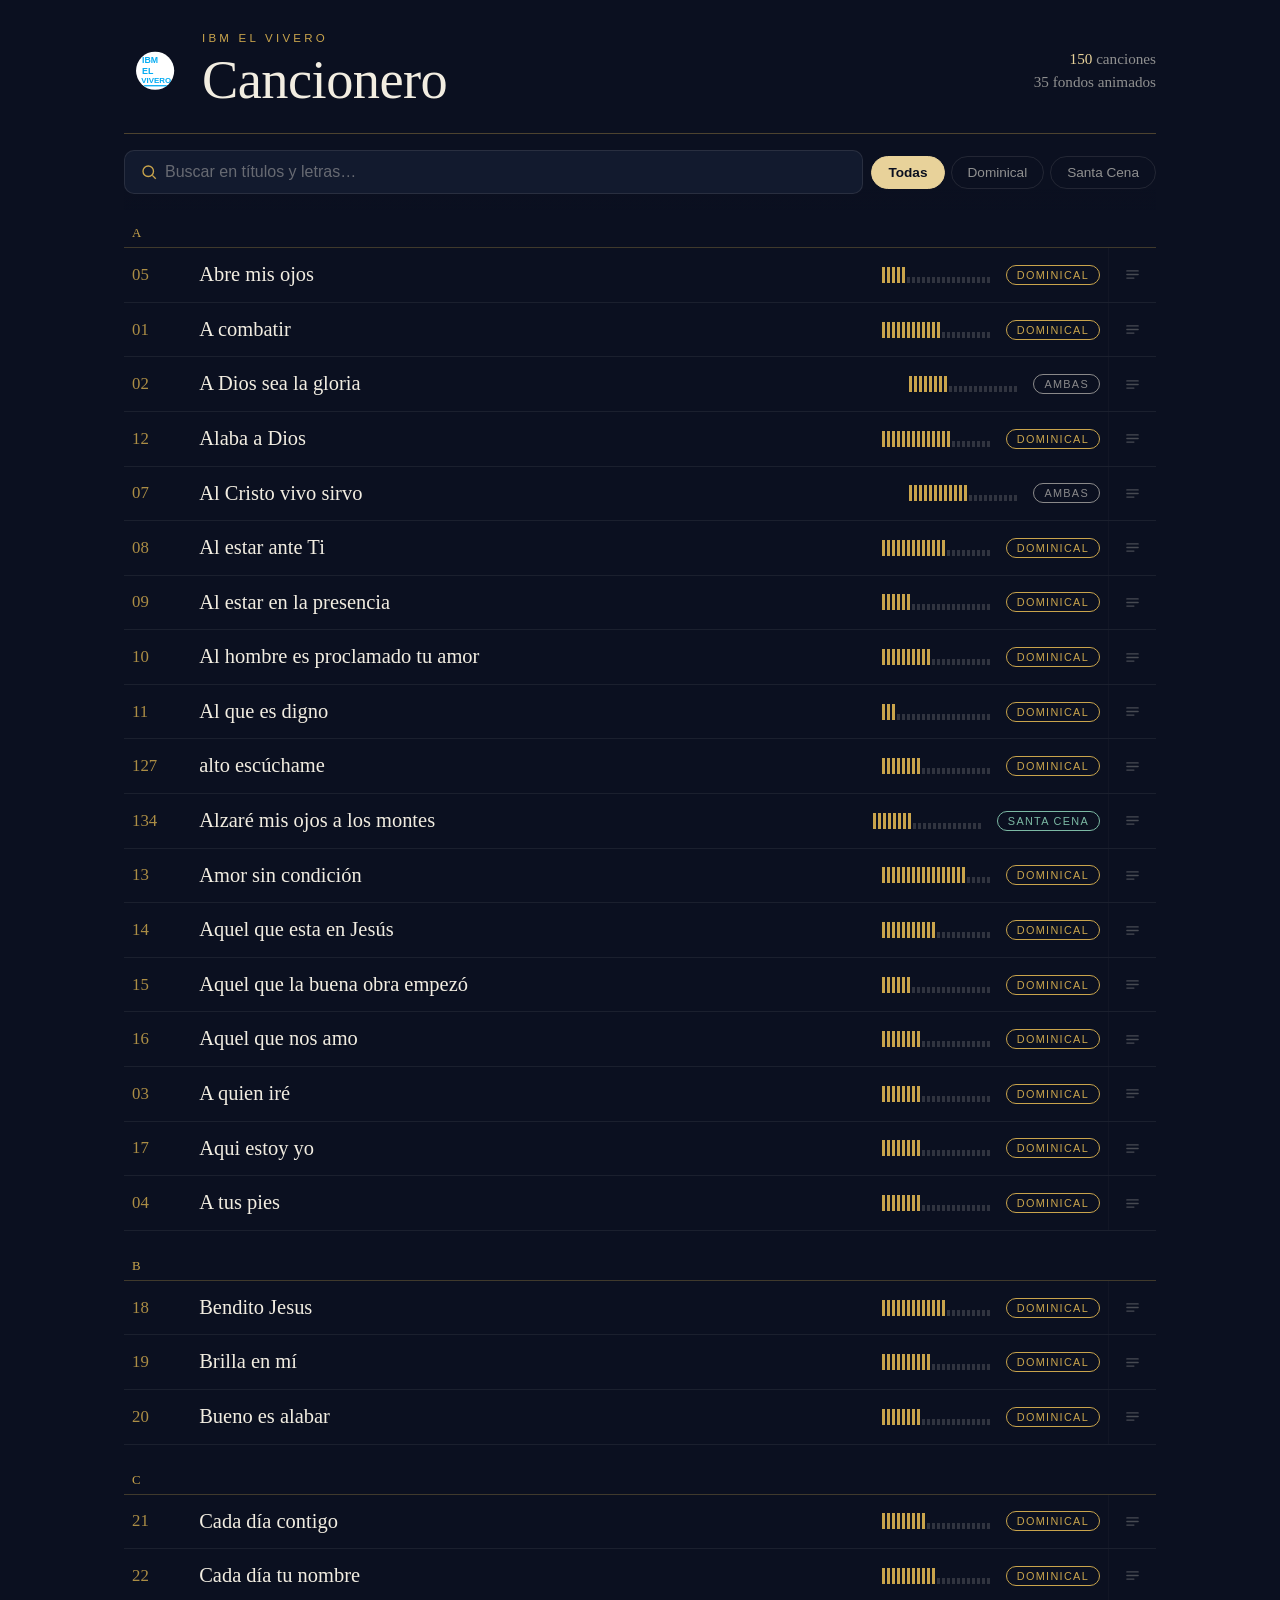
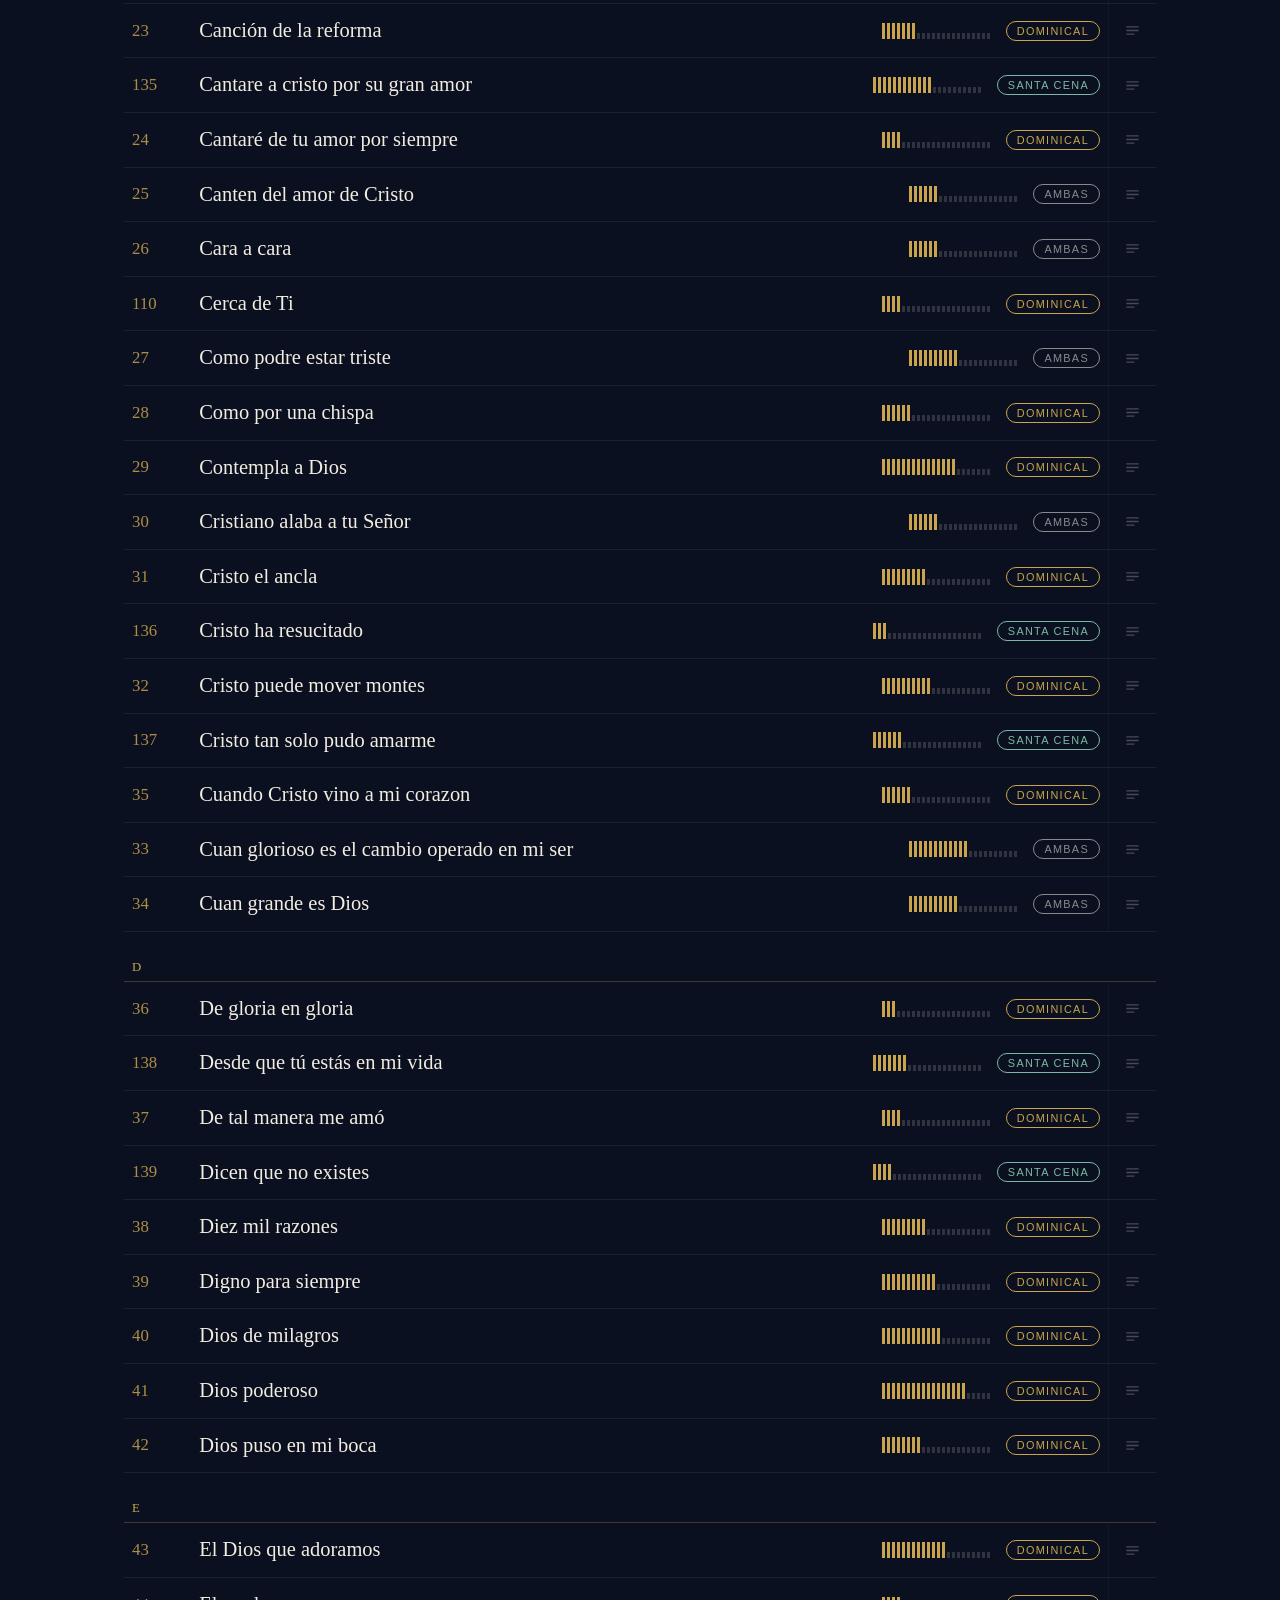
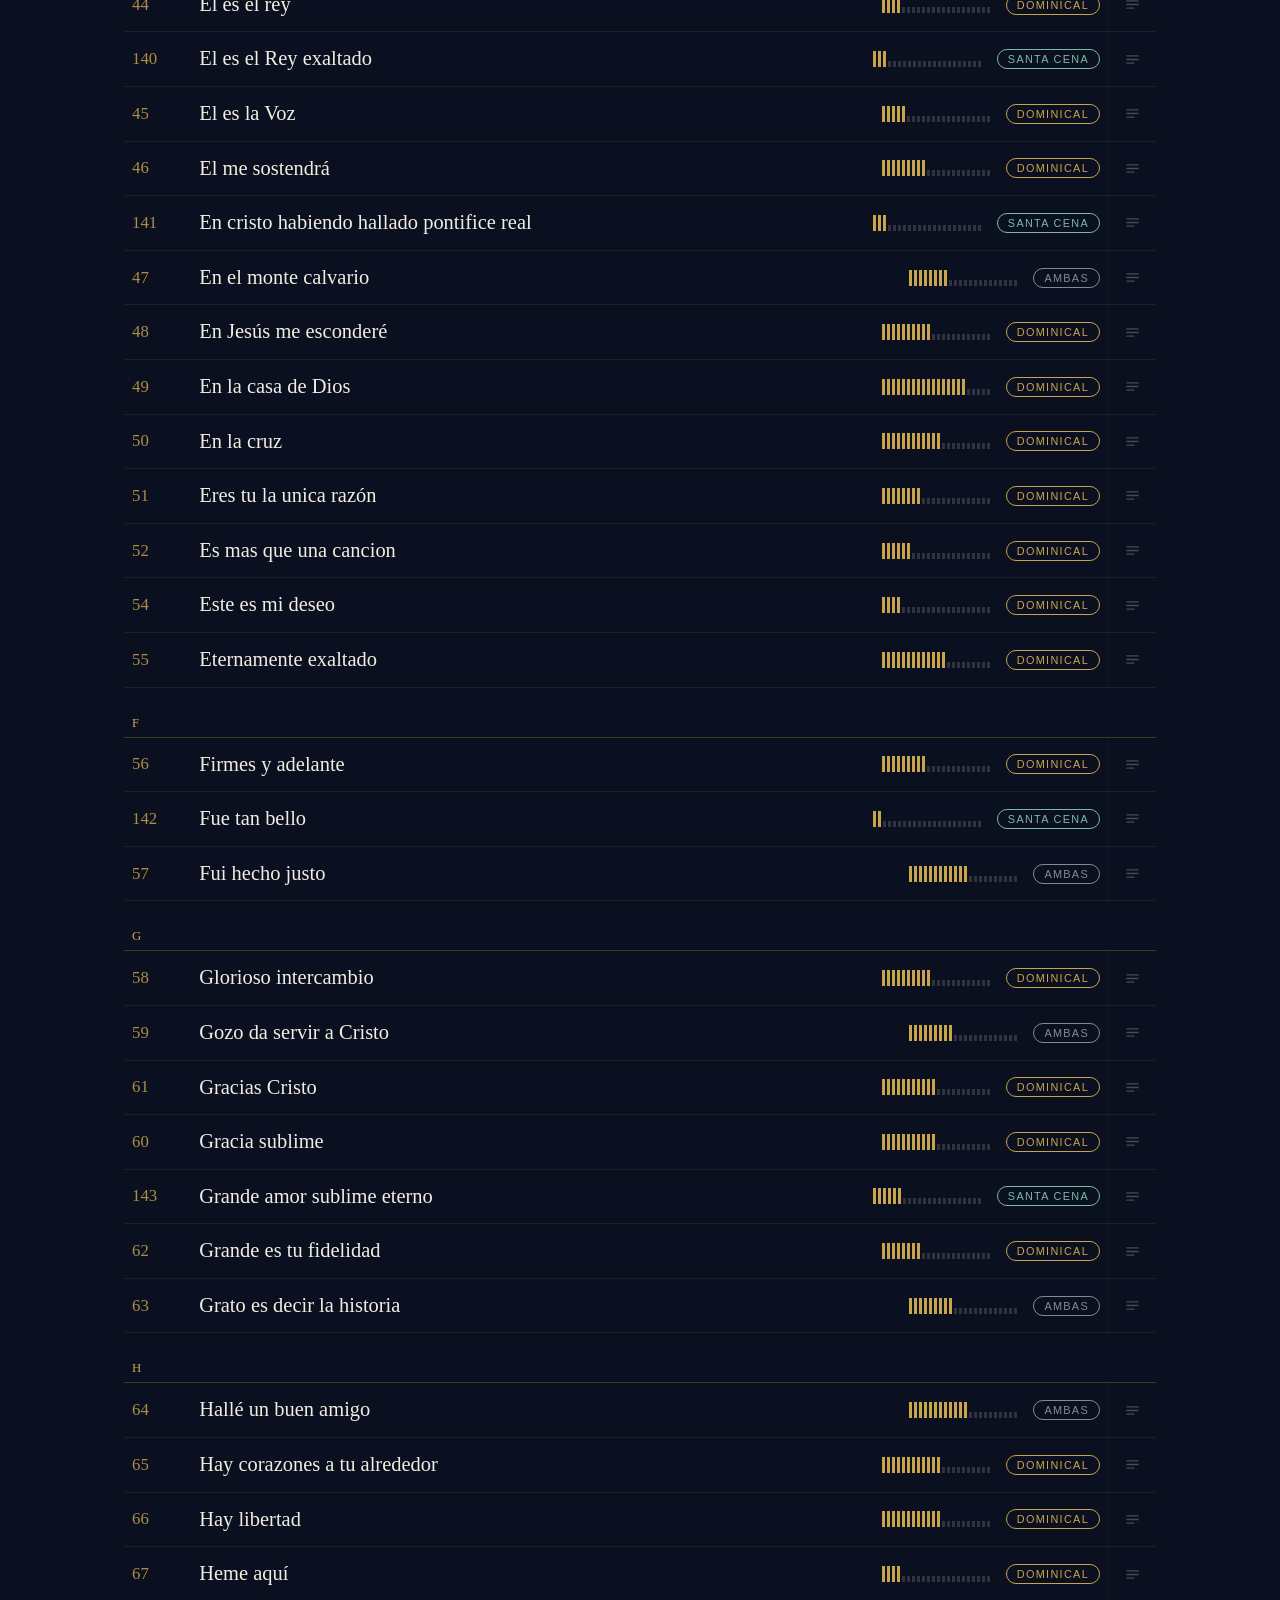
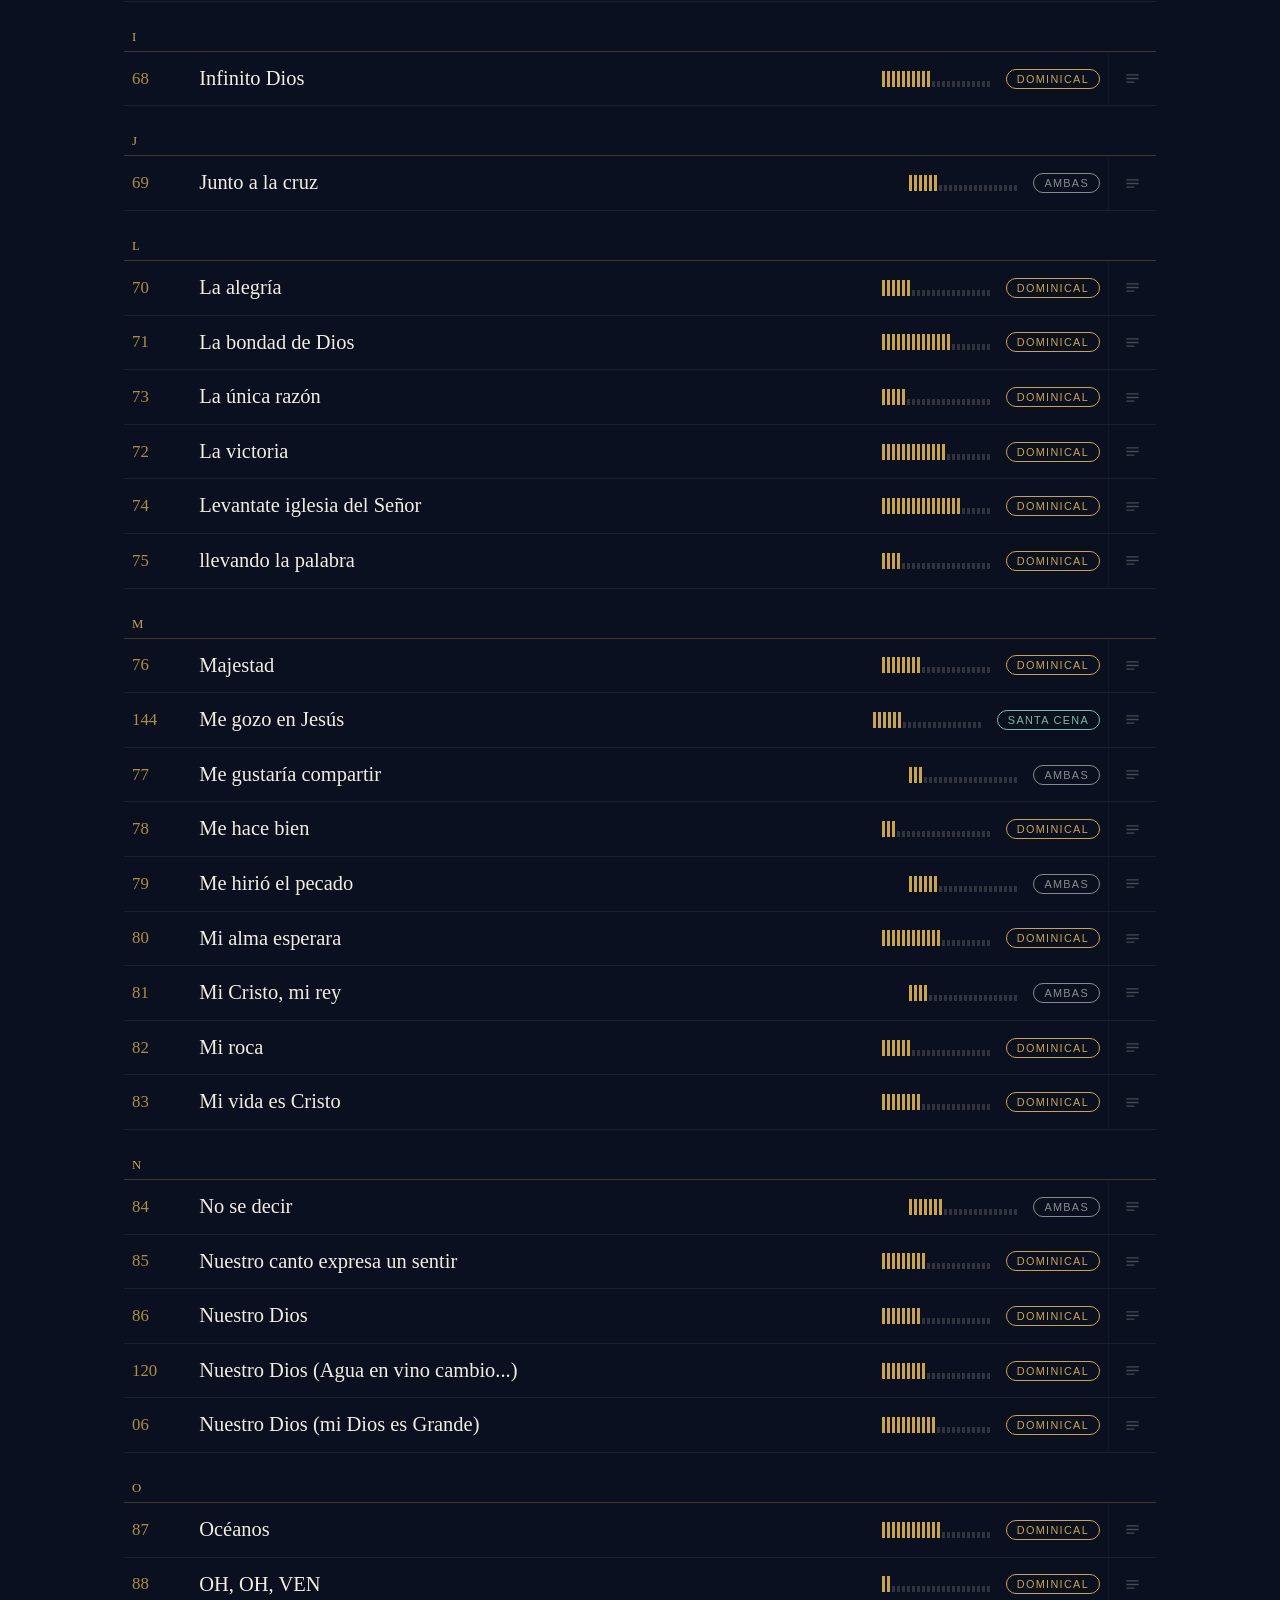
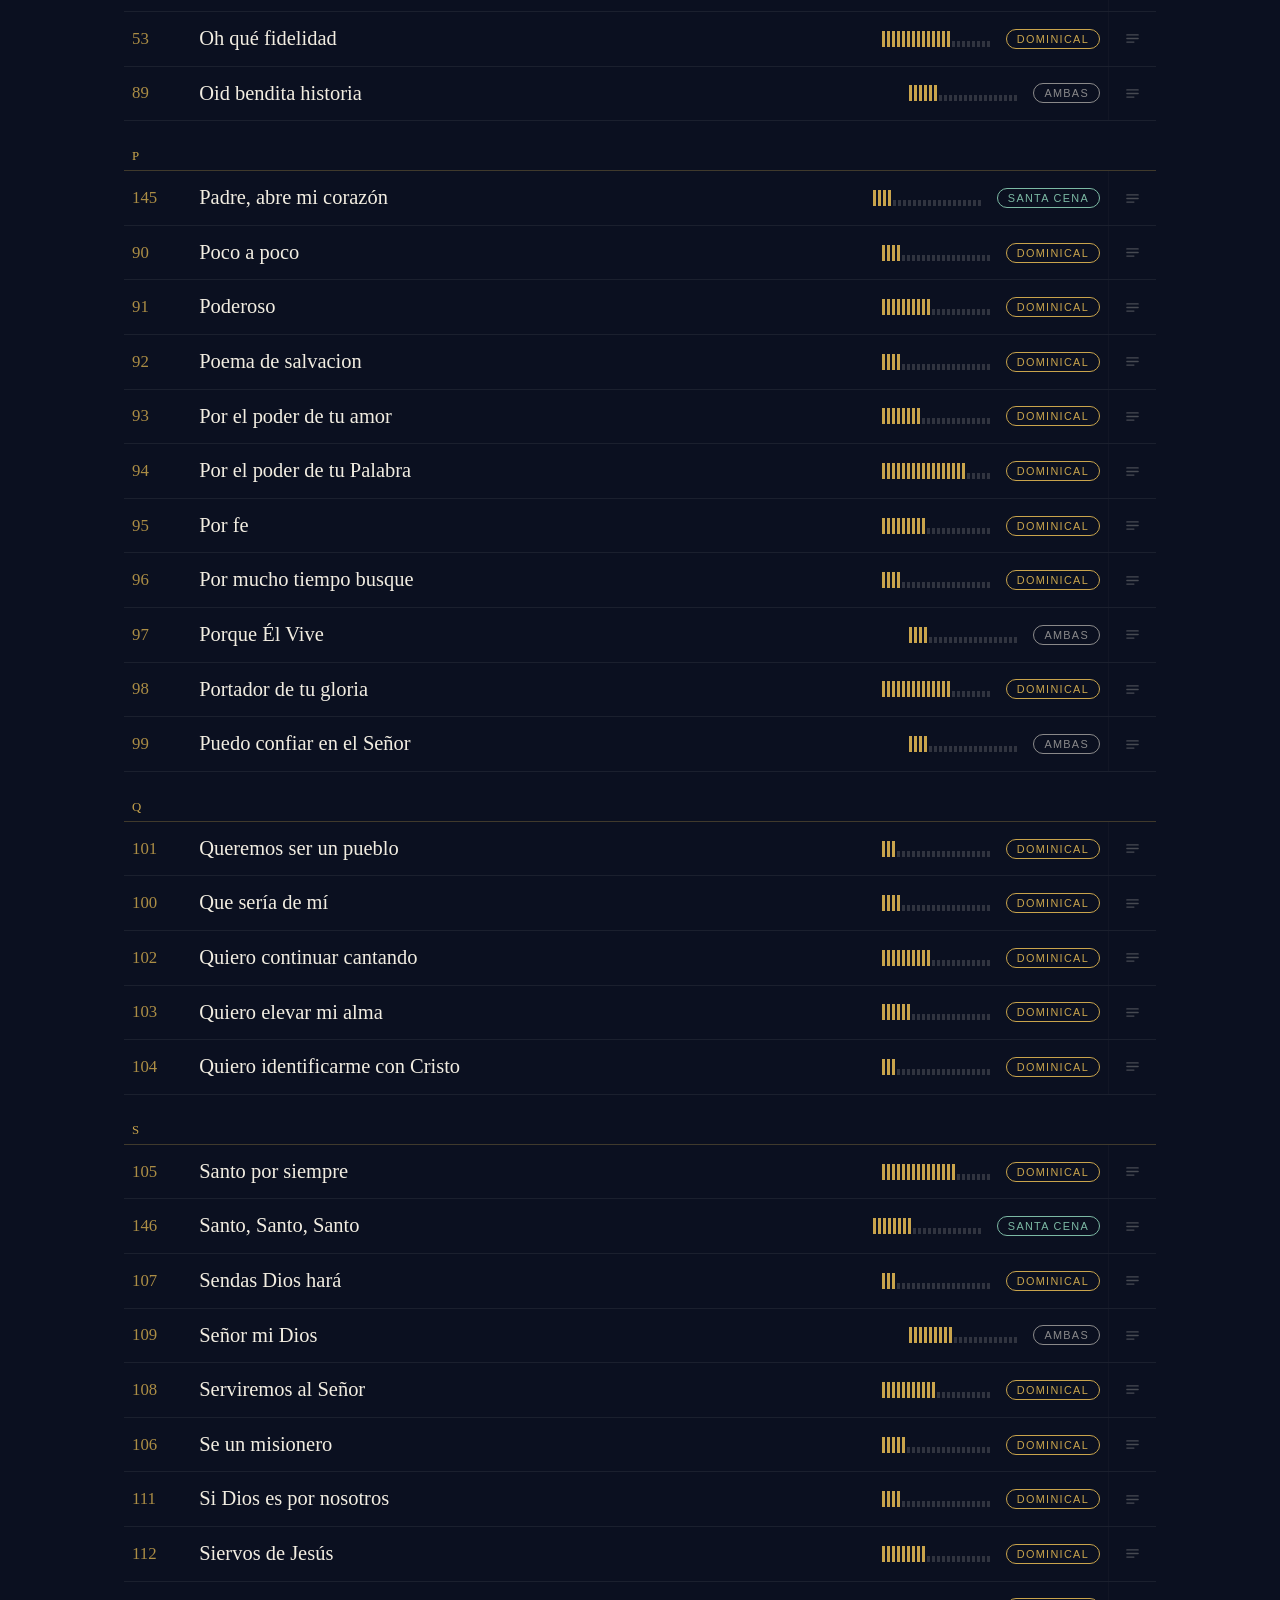
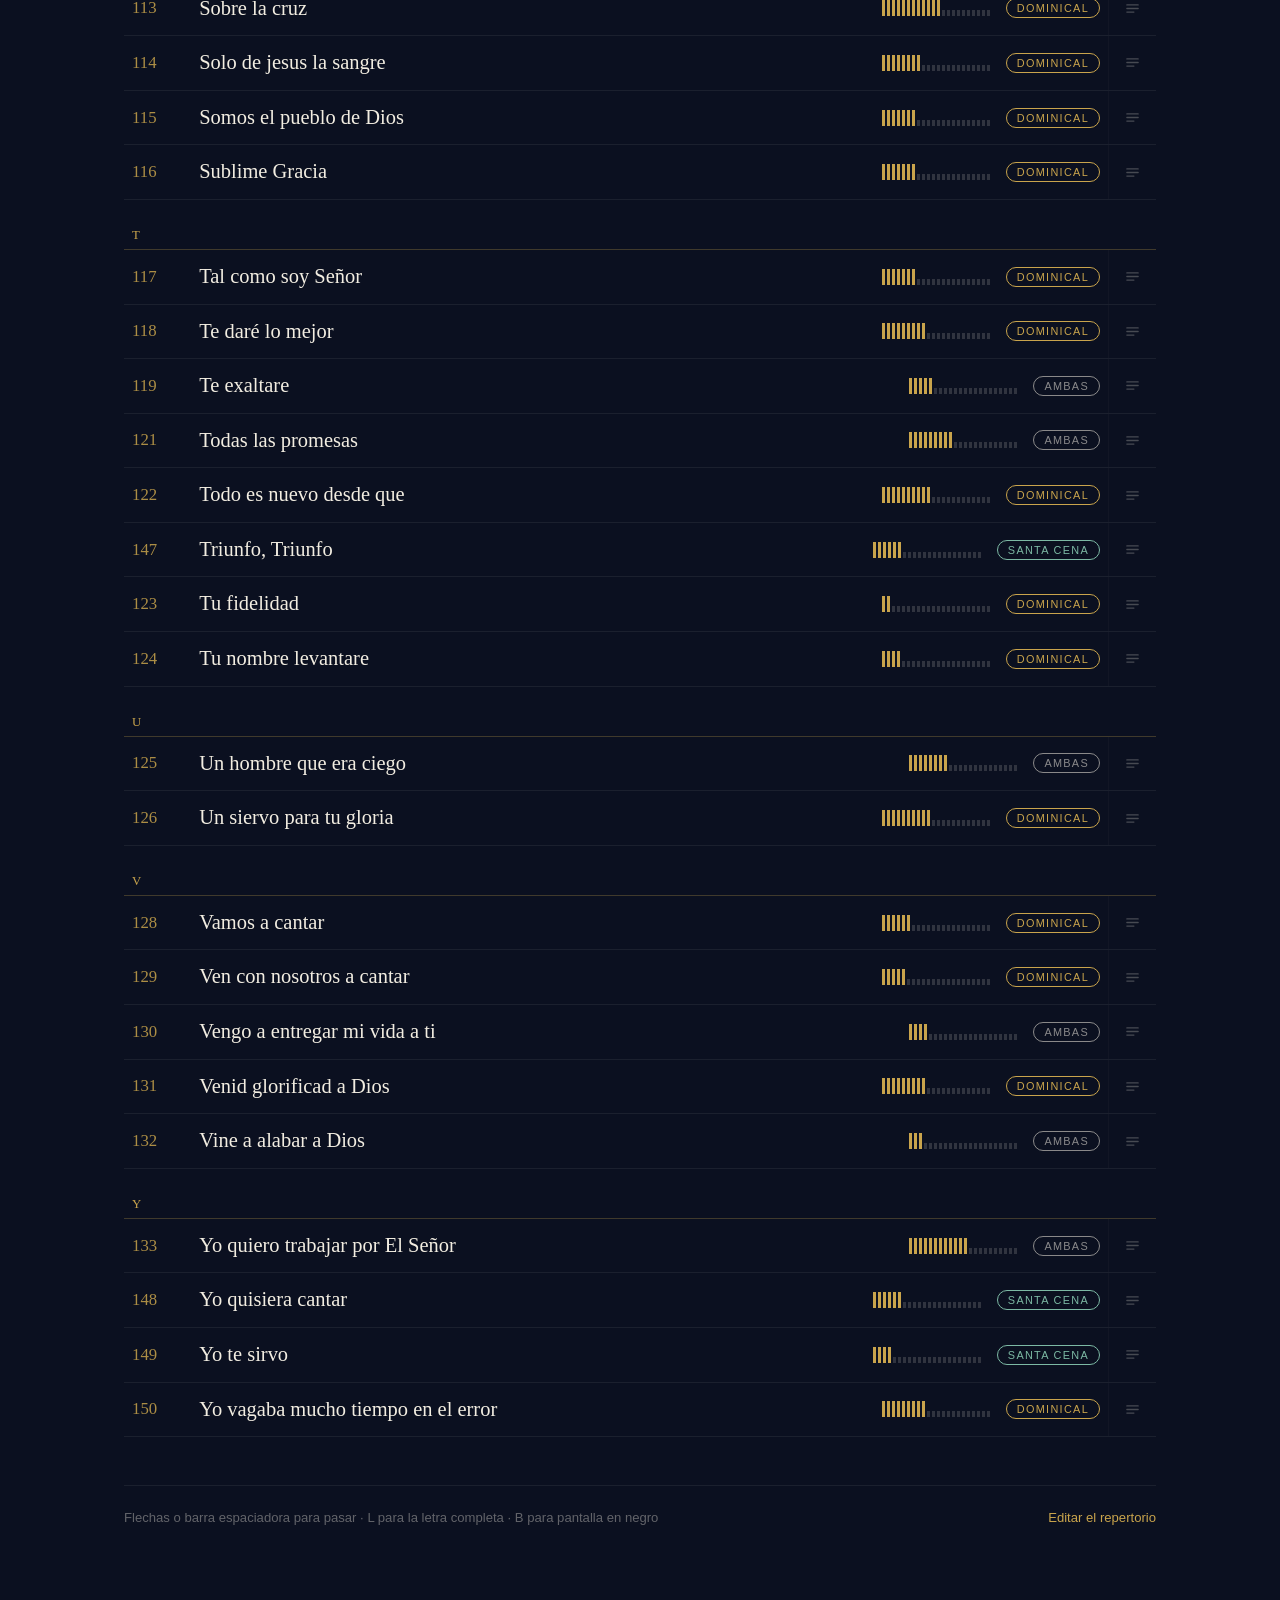
==== index.html @ 3f7a2bd8 "Add files via upload" ====
<!DOCTYPE html>
<html lang="es">
<head>
<meta charset="utf-8">
<meta name="viewport" content="width=device-width, initial-scale=1, viewport-fit=cover">
<title>Cancionero · IBM El Vivero</title>
<meta name="description" content="Cancionero digital con vista de diapositivas para proyectar en el culto.">
<meta name="theme-color" content="#0b1020">

<link rel="stylesheet" href="css/backgrounds.css">
<link rel="stylesheet" href="css/app.css">

<!-- Icono de la pestaña: el mismo SVG del logotipo, incrustado como data URI.
     Va aquí y no como archivo suelto para que la página siga siendo autónoma
     y funcione con doble clic. El marco original mide medio punto porcentual
     del lienzo; a 16 px se evaporaría, así que aquí va engrosado. -->
<link rel="icon" href="data:image/svg+xml,%3Csvg xmlns='http://www.w3.org/2000/svg' viewBox='0 0 100 100'%3E%3Crect width='100' height='100' fill='%2321A8E0'/%3E%3Crect x='14.3' y='25.5' width='72.2' height='48.4' fill='none' stroke='%23333E50' stroke-width='2'/%3E%3Ctext x='17.9' y='61.5' font-family='Arial Black, Arial, Helvetica, sans-serif' font-weight='900' font-size='37' textLength='64.3' lengthAdjust='spacingAndGlyphs' fill='%23333E50'%3EIBM%3C/text%3E%3C/svg%3E">

<style>
  /* Portada: el sello a la izquierda del nombre y del título.
     Estas tres reglas viven aquí para que el logotipo viaje dentro de esta
     misma página; si prefieres el CSS todo junto, se pueden mover tal cual
     a css/app.css sin tocar nada más. */
  .portada__lockup { display: flex; align-items: center; gap: calc(var(--u) * 2); }
  .portada__sello  { flex: 0 0 auto; display: block; width: 62px; height: 62px; }

  @media (max-width: 640px) {
    .portada__sello { width: 46px; height: 46px; }
  }
</style>
</head>
<body>

<!-- ==========================================================================
     1 · ÍNDICE  (ordenado por título, agrupado por letra)
     ========================================================================== -->
<main class="indice">

  <header class="portada">
    <div class="portada__lockup">

      <!-- Sello IBM El Vivero, dibujado a partir de las medidas del original.
           En la web se usa solo el disco, sin el recuadro celeste de fondo:
           sobre el azul noche de la página, un bloque de color sólido sería
           un parche, mientras que el círculo se lee como una insignia.

           textLength + lengthAdjust fuerzan el ancho exacto de cada línea, así
           que las proporciones del logotipo se mantienen aunque el equipo no
           tenga la tipografía original y sustituya por otra. -->
      <svg class="portada__sello" viewBox="0 0 100 100" role="img" aria-label="IBM El Vivero">
        <circle cx="50.2" cy="49.6" r="30.8" fill="#fff"/>
        <g fill="#05ACF2" font-family="Arial Black, Arial, Helvetica, sans-serif" font-weight="900">
          <text x="29.1" y="36.4" font-size="15.1" textLength="25.9" lengthAdjust="spacingAndGlyphs">IBM</text>
          <text x="29.1" y="54.7" font-size="14.7" textLength="18.3" lengthAdjust="spacingAndGlyphs">EL</text>
          <text x="27.9" y="69.0" font-size="11.9" textLength="48.1" lengthAdjust="spacingAndGlyphs">VIVERO</text>
        </g>
        <rect x="32.5" y="72.7" width="36.3" height="2.1" fill="#05ACF2"/>
      </svg>

      <div>
        <p class="portada__marca">IBM El Vivero</p>
        <h1 class="portada__titulo">Cancionero</h1>
      </div>
    </div>
    <p class="portada__cifra">
      <strong id="cifra-total">0</strong> canciones<br>
      <span id="cifra-fondos">35</span> fondos animados
    </p>
  </header>

  <div class="controles-indice">
    <div class="buscador">
      <svg class="buscador__icono" viewBox="0 0 24 24" aria-hidden="true">
        <circle cx="11" cy="11" r="7"></circle>
        <line x1="16.5" y1="16.5" x2="21" y2="21"></line>
      </svg>
      <label class="sr-solo" for="busqueda">Buscar en títulos y letras</label>
      <input class="buscador__campo" id="busqueda" type="search"
             placeholder="Buscar en títulos y letras…" autocomplete="off" spellcheck="false">
    </div>

    <div class="filtros" id="filtros" role="group" aria-label="Filtrar por culto">
      <button class="filtro" type="button" data-filtro="0" aria-pressed="true">Todas</button>
      <button class="filtro" type="button" data-filtro="1" aria-pressed="false">Dominical</button>
      <button class="filtro" type="button" data-filtro="2" aria-pressed="false">Santa Cena</button>
    </div>
  </div>

  <ul class="lista" id="lista"></ul>

  <div class="vacio" id="vacio" hidden>
    <p class="vacio__titulo" id="vacio-titulo">Todavía no hay canciones</p>
    <p id="vacio-texto"></p>
  </div>

  <footer class="pie">
    <span>Flechas o barra espaciadora para pasar · L para la letra completa · B para pantalla en negro</span>
    <a href="editor.html">Editar el repertorio</a>
  </footer>
</main>

<!-- ==========================================================================
     2 · VISOR DE DIAPOSITIVAS
     Una sola diapositiva en el DOM; el texto se reemplaza al navegar.
     ========================================================================== -->
<section class="visor" id="visor" data-abierto="false" aria-hidden="true" aria-label="Proyección">

  <!-- Capa 1: fondo animado en CSS (siempre presente). -->
  <div class="capa-fondo" id="capa-fondo"></div>

  <!-- Capa 2: imagen o vídeo, solo si carga a tiempo. -->
  <img  class="medio-fondo" id="fondo-imagen" alt="" aria-hidden="true">
  <video class="medio-fondo" id="fondo-video" muted loop playsinline preload="none" aria-hidden="true"></video>

  <!-- Capa 3: velo que asegura el contraste del texto. -->
  <div class="velo"></div>

  <!-- Capa 4: la letra. -->
  <div class="escena" id="escena">
    <div class="diapositiva" id="diapositiva" aria-live="polite"></div>
  </div>

  <!-- Barra superior -->
  <header class="barra" id="barra">
    <span class="barra__titulo" id="visor-titulo"></span>
    <span class="contador" id="contador" aria-label="Diapositiva actual"></span>

    <button class="control boton-barra" id="btn-letra" type="button" title="Letra completa (L)">
      <svg viewBox="0 0 24 24" aria-hidden="true">
        <line x1="4" y1="7" x2="20" y2="7"></line>
        <line x1="4" y1="12" x2="20" y2="12"></line>
        <line x1="4" y1="17" x2="14" y2="17"></line>
      </svg>
      Letra completa
    </button>

    <button class="control boton-barra" id="btn-pantalla" type="button" title="Pantalla completa (F)">
      <svg viewBox="0 0 24 24" aria-hidden="true">
        <polyline points="4 9 4 4 9 4"></polyline>
        <polyline points="15 4 20 4 20 9"></polyline>
        <polyline points="20 15 20 20 15 20"></polyline>
        <polyline points="9 20 4 20 4 15"></polyline>
      </svg>
      Pantalla
    </button>
  </header>

  <!-- Flechas blancas semitransparentes, abajo en cada lateral.
       Al abrir la canción parpadean unos segundos y luego se ocultan. -->
  <button class="control flecha flecha--anterior" id="btn-anterior" type="button" aria-label="Diapositiva anterior">
    <svg viewBox="0 0 24 24" aria-hidden="true"><polyline points="15 4 7 12 15 20"></polyline></svg>
  </button>

  <button class="control flecha flecha--siguiente" id="btn-siguiente" type="button" aria-label="Diapositiva siguiente">
    <svg viewBox="0 0 24 24" aria-hidden="true"><polyline points="9 4 17 12 9 20"></polyline></svg>
  </button>


  <!-- Salir: suelto en el visor y no dentro de la barra, para que siga
       alcanzable cuando todo lo demás se oculta. -->
  <button class="control salir-visor" id="btn-salir-visor" type="button" title="Volver al índice (Esc)">
    <svg viewBox="0 0 24 24" aria-hidden="true">
      <line x1="6" y1="6" x2="18" y2="18"></line>
      <line x1="18" y1="6" x2="6" y2="18"></line>
    </svg>
    Salir
  </button>
  <div class="aviso-giro">
    <p>Gira el dispositivo para proyectar en horizontal.</p>
  </div>
</section>

<!-- ==========================================================================
     3 · PANTALLA DE LETRA COMPLETA
     Pantalla propia, vertical y con scroll. No es una diapositiva: al abrirla
     se sale de pantalla completa y no hay flechas de navegación.
     ========================================================================== -->
<section class="pantalla-letra" id="pantalla-letra" data-abierto="false"
         aria-hidden="true" aria-label="Letra completa" tabindex="-1">

  <header class="letra-barra">
    <button class="boton-volver" id="volver-letra" type="button">← Volver</button>
    <span class="letra-ficha" id="letra-ficha"></span>
    <button class="boton-volver boton-proyectar" id="proyectar-letra" type="button"
            title="Abrir esta canción en diapositivas">Proyectar</button>
    <button class="boton-volver" id="btn-salir" type="button"
            title="Volver al índice">Salir</button>
  </header>

  <div class="letra-interior">
    <h2 class="letra-titulo" id="letra-titulo"></h2>
    <div id="letra-cuerpo"></div>
  </div>
</section>

<!-- Orden obligatorio: configuración → datos → aplicación.
     Si prefieres publicar solo js/data/canciones.json, borra la línea de los
     datos: la app lo detecta y lo lee por su cuenta (ver datos.origen). -->
<script src="js/config.js"></script>
<script src="js/data/canciones.js"></script>
<script src="js/app.js"></script>
</body>
</html>
---- css/backgrounds.css ----
/* ============================================================================
   backgrounds.css · 35 fondos animados en CSS puro
   ----------------------------------------------------------------------------
   Cómo funciona
   -------------
   El elemento <div class="capa-fondo"> recibe una clase "fondo--01" … "fondo--35"
   cada vez que se abre una canción. Cada fondo usa como máximo tres planos: el
   propio elemento, ::before y ::after.

   Todas las animaciones son de `transform`, `opacity`, `filter` o
   `background-position`: propiedades que compone la GPU. Ningún fondo provoca
   reflow, así que puede estar proyectándose una hora sin calentar el portátil.

   Añadir un fondo nuevo
   ---------------------
   1. Escribe aquí la regla `.fondo--36 { … }`.
   2. Sube `fondos.totalCss` a 36 en js/config.js.
   No hay que tocar nada más: la app numera los fondos con ceros a la izquierda.
   ========================================================================== */

/* --- Plano base ---------------------------------------------------------- */
.capa-fondo {
  position: absolute;
  inset: 0;
  overflow: hidden;
  background: #070a12;
  /* Aísla el repintado del fondo del resto de la interfaz. */
  contain: strict;
}

.capa-fondo::before,
.capa-fondo::after {
  content: "";
  position: absolute;
  /* Se desbordan a propósito: así ningún giro deja esquinas vacías. */
  inset: -35%;
  pointer-events: none;
}

/* Accesibilidad: quien pida menos movimiento ve el fondo quieto, no otro fondo. */
@media (prefers-reduced-motion: reduce) {
  .capa-fondo,
  .capa-fondo::before,
  .capa-fondo::after {
    animation: none !important;
  }
}

/* --- Animaciones compartidas -------------------------------------------- */
@keyframes fdPan      { 0%, 100% { background-position: 0% 50%; }  50% { background-position: 100% 50%; } }
@keyframes fdPanV     { 0%, 100% { background-position: 50% 0%; }  50% { background-position: 50% 100%; } }
@keyframes fdGiro     { to { transform: rotate(360deg); } }
@keyframes fdGiroInv  { to { transform: rotate(-360deg); } }
@keyframes fdFlotaY   { 0%, 100% { transform: translateY(-5%); } 50% { transform: translateY(5%); } }
@keyframes fdFlotaX   { 0%, 100% { transform: translateX(-6%); } 50% { transform: translateX(6%); } }
@keyframes fdLatido   { 0%, 100% { transform: scale(1);    opacity: .5; }
                        50%      { transform: scale(1.18); opacity: .9; } }
@keyframes fdDestello { 0%, 100% { opacity: .2; } 50% { opacity: .85; } }
@keyframes fdBarrido  { 0%   { transform: translateX(-70%) skewX(-12deg); }
                        100% { transform: translateX(70%)  skewX(-12deg); } }
@keyframes fdAscenso  { 0% { transform: translateY(25%); } 100% { transform: translateY(-25%); } }
@keyframes fdMatiz    { to { filter: hue-rotate(360deg); } }
@keyframes fdDeriva   { 0%, 100% { transform: translate3d(-3%, -2%, 0) scale(1.05); }
                        50%      { transform: translate3d(3%, 2%, 0)  scale(1.12); } }

/* ============================================================================
   01 – 07 · Cielos y auroras
   ========================================================================== */

/* 01 · Aurora azul */
.fondo--01 { background: linear-gradient(125deg, #061626, #0d3a5c, #1b6f8c, #071c33); background-size: 400% 400%; animation: fdPan 30s ease-in-out infinite; }
.fondo--01::before { background: radial-gradient(55% 40% at 50% 5%, rgba(120, 230, 205, .38), transparent 70%); animation: fdFlotaY 16s ease-in-out infinite; }

/* 02 · Nebulosa púrpura */
.fondo--02 { background: radial-gradient(120% 110% at 25% 20%, #3b1a6b 0%, #1a0b33 55%, #08040f 100%); }
.fondo--02::before { background: radial-gradient(38% 38% at 70% 70%, rgba(226, 120, 255, .35), transparent 70%); animation: fdDeriva 24s ease-in-out infinite; }
.fondo--02::after { background: radial-gradient(30% 30% at 25% 65%, rgba(90, 140, 255, .3), transparent 70%); animation: fdDeriva 31s ease-in-out infinite reverse; }

/* 03 · Amanecer */
.fondo--03 { background: linear-gradient(180deg, #10203f 0%, #4b3070 40%, #b4603f 78%, #e79a52 100%); background-size: 100% 260%; animation: fdPanV 34s ease-in-out infinite; }
.fondo--03::before { background: radial-gradient(35% 22% at 50% 92%, rgba(255, 210, 140, .55), transparent 70%); animation: fdLatido 12s ease-in-out infinite; }

/* 04 · Atardecer de brasa */
.fondo--04 { background: linear-gradient(200deg, #2a0b2e, #6d1f3e, #b8452f, #2a0b2e); background-size: 300% 300%; animation: fdPan 26s ease-in-out infinite; }
.fondo--04::after { background: radial-gradient(45% 30% at 20% 85%, rgba(255, 160, 90, .35), transparent 70%); animation: fdFlotaX 19s ease-in-out infinite; }

/* 05 · Cielo nocturno con nubes */
.fondo--05 { background: linear-gradient(180deg, #050b1a, #10203c 60%, #1b3357); }
.fondo--05::before { background: radial-gradient(50% 25% at 30% 40%, rgba(140, 170, 230, .22), transparent 70%), radial-gradient(40% 20% at 75% 60%, rgba(180, 200, 255, .16), transparent 70%); animation: fdFlotaX 40s ease-in-out infinite; }
.fondo--05::after { background: radial-gradient(1.5px 1.5px at 20% 30%, #fff, transparent), radial-gradient(1.5px 1.5px at 70% 20%, #fff, transparent), radial-gradient(2px 2px at 45% 70%, #fff, transparent), radial-gradient(1.5px 1.5px at 85% 55%, #fff, transparent); animation: fdDestello 7s ease-in-out infinite; }

/* 06 · Estrellas en calma */
.fondo--06 { background: radial-gradient(140% 120% at 50% 100%, #14243f 0%, #060a14 70%); }
.fondo--06::before { background-image: radial-gradient(1.6px 1.6px at 15% 25%, #fff, transparent), radial-gradient(1.6px 1.6px at 42% 12%, #cfe4ff, transparent), radial-gradient(2.2px 2.2px at 68% 38%, #fff, transparent), radial-gradient(1.4px 1.4px at 88% 18%, #fff, transparent), radial-gradient(1.8px 1.8px at 33% 72%, #e8f1ff, transparent), radial-gradient(1.4px 1.4px at 78% 80%, #fff, transparent); animation: fdDestello 5.5s ease-in-out infinite; }
.fondo--06::after { background: radial-gradient(30% 30% at 60% 30%, rgba(90, 150, 255, .2), transparent 70%); animation: fdDeriva 45s ease-in-out infinite; }

/* 07 · Vía láctea */
.fondo--07 { background: linear-gradient(160deg, #05070f, #101a35 45%, #05070f); }
.fondo--07::before { background: linear-gradient(115deg, transparent 38%, rgba(190, 205, 255, .22) 48%, rgba(255, 225, 200, .28) 52%, transparent 62%); animation: fdFlotaY 28s ease-in-out infinite; }
.fondo--07::after { background-image: radial-gradient(1.4px 1.4px at 25% 55%, #fff, transparent), radial-gradient(1.8px 1.8px at 55% 45%, #fff, transparent), radial-gradient(1.4px 1.4px at 75% 62%, #fff, transparent); animation: fdDestello 6.5s ease-in-out infinite; }

/* ============================================================================
   08 – 14 · Luz, rayos y destellos
   ========================================================================== */

/* 08 · Rayos giratorios */
.fondo--08 { background: radial-gradient(120% 120% at 50% 40%, #1c2c52, #070c18 75%); }
.fondo--08::before { background: conic-gradient(from 0deg, transparent 0 8%, rgba(255, 255, 255, .11) 8% 10%, transparent 10% 18%, rgba(255, 255, 255, .09) 18% 20%, transparent 20% 100%); animation: fdGiro 70s linear infinite; }

/* 09 · Corona de luz */
.fondo--09 { background: radial-gradient(circle at 50% 45%, #34507f 0%, #16233f 40%, #070b16 80%); }
.fondo--09::before { background: conic-gradient(from 90deg, rgba(255, 240, 200, .16), transparent 25%, rgba(255, 240, 200, .16) 50%, transparent 75%, rgba(255, 240, 200, .16)); animation: fdGiroInv 90s linear infinite; }
.fondo--09::after { background: radial-gradient(22% 22% at 50% 45%, rgba(255, 238, 190, .4), transparent 70%); animation: fdLatido 9s ease-in-out infinite; }

/* 10 · Barrido de luz */
.fondo--10 { background: linear-gradient(150deg, #0a1830, #123055 55%, #0a1830); }
.fondo--10::before { background: linear-gradient(100deg, transparent 40%, rgba(255, 255, 255, .16) 50%, transparent 60%); animation: fdBarrido 11s ease-in-out infinite; }

/* 11 · Neón pulsante */
.fondo--11 { background: #080a1c; }
.fondo--11::before { background: radial-gradient(35% 35% at 28% 30%, rgba(255, 60, 160, .4), transparent 70%), radial-gradient(35% 35% at 72% 70%, rgba(60, 220, 255, .35), transparent 70%); animation: fdDeriva 18s ease-in-out infinite; }
.fondo--11::after { background: radial-gradient(30% 30% at 50% 50%, rgba(140, 90, 255, .28), transparent 70%); animation: fdLatido 6s ease-in-out infinite; }

/* 12 · Prisma */
.fondo--12 { background: linear-gradient(90deg, #ff5f6d, #ffc371, #47e6b1, #4facfe, #9d6bff, #ff5f6d); background-size: 600% 100%; animation: fdPan 40s linear infinite; filter: saturate(.75) brightness(.55); }

/* 13 · Bokeh dorado */
.fondo--13 { background: radial-gradient(120% 120% at 30% 80%, #2a1c08, #0c0904 70%); }
.fondo--13::before { background: radial-gradient(9% 9% at 20% 30%, rgba(255, 205, 120, .4), transparent 70%), radial-gradient(6% 6% at 62% 22%, rgba(255, 225, 160, .35), transparent 70%), radial-gradient(11% 11% at 78% 66%, rgba(255, 190, 100, .3), transparent 70%), radial-gradient(5% 5% at 40% 74%, rgba(255, 235, 180, .4), transparent 70%); animation: fdAscenso 26s ease-in-out infinite alternate; }
.fondo--13::after { background: radial-gradient(7% 7% at 50% 50%, rgba(255, 215, 140, .3), transparent 70%), radial-gradient(4% 4% at 85% 35%, rgba(255, 240, 200, .35), transparent 70%); animation: fdAscenso 34s ease-in-out infinite alternate-reverse; }

/* 14 · Lluvia de luz */
.fondo--14 { background: linear-gradient(180deg, #071427, #0d2440 70%, #071427); }
.fondo--14::before { background-image: repeating-linear-gradient(78deg, transparent 0 22px, rgba(190, 225, 255, .14) 22px 23px); animation: fdAscenso 9s linear infinite; }
.fondo--14::after { background: radial-gradient(60% 40% at 50% 0%, rgba(160, 215, 255, .2), transparent 70%); animation: fdDestello 8s ease-in-out infinite; }

/* ============================================================================
   15 – 21 · Agua, humo y materia
   ========================================================================== */

/* 15 · Océano profundo */
.fondo--15 { background: linear-gradient(180deg, #04263d, #04395c 45%, #021421); background-size: 100% 220%; animation: fdPanV 28s ease-in-out infinite; }
.fondo--15::before { background: repeating-radial-gradient(60% 30% at 50% 110%, rgba(120, 220, 240, .12) 0 3%, transparent 3% 9%); animation: fdFlotaY 20s ease-in-out infinite; }

/* 16 · Olas líquidas */
.fondo--16 { background: linear-gradient(160deg, #072b3a, #0b4a5c 60%, #041c26); }
.fondo--16::before { background: radial-gradient(70% 40% at 20% 90%, rgba(90, 230, 220, .25), transparent 70%); animation: fdFlotaX 17s ease-in-out infinite; }
.fondo--16::after { background: radial-gradient(70% 40% at 80% 100%, rgba(60, 160, 220, .25), transparent 70%); animation: fdFlotaX 23s ease-in-out infinite reverse; }

/* 17 · Humo de plasma */
.fondo--17 { background: radial-gradient(120% 120% at 40% 60%, #2b1245, #0a0616 70%); }
.fondo--17::before { background: radial-gradient(45% 45% at 35% 40%, rgba(120, 90, 255, .35), transparent 70%), radial-gradient(40% 40% at 70% 65%, rgba(255, 90, 170, .28), transparent 70%); filter: blur(12px); animation: fdDeriva 22s ease-in-out infinite; }
.fondo--17::after { background: radial-gradient(35% 35% at 55% 30%, rgba(80, 200, 255, .22), transparent 70%); animation: fdMatiz 60s linear infinite; }

/* 18 · Burbujas ascendentes */
.fondo--18 { background: linear-gradient(180deg, #052033, #0a3550 70%, #041623); }
.fondo--18::before { background: radial-gradient(4% 4% at 18% 90%, rgba(255, 255, 255, .28), transparent 70%), radial-gradient(2.5% 2.5% at 42% 95%, rgba(255, 255, 255, .24), transparent 70%), radial-gradient(5% 5% at 68% 88%, rgba(255, 255, 255, .2), transparent 70%), radial-gradient(3% 3% at 86% 96%, rgba(255, 255, 255, .26), transparent 70%); animation: fdAscenso 18s linear infinite; }
.fondo--18::after { background: radial-gradient(3.5% 3.5% at 30% 92%, rgba(255, 255, 255, .22), transparent 70%), radial-gradient(2% 2% at 76% 94%, rgba(255, 255, 255, .3), transparent 70%); animation: fdAscenso 25s linear infinite; }

/* 19 · Hielo */
.fondo--19 { background: linear-gradient(155deg, #0d2b3a, #17546b 50%, #0a2130); }
.fondo--19::before { background-image: repeating-linear-gradient(60deg, rgba(220, 250, 255, .08) 0 2px, transparent 2px 26px), repeating-linear-gradient(-60deg, rgba(220, 250, 255, .07) 0 2px, transparent 2px 26px); animation: fdDeriva 30s ease-in-out infinite; }

/* 20 · Fuego suave */
.fondo--20 { background: linear-gradient(0deg, #3a0d06, #7a230a 45%, #180503 100%); background-size: 100% 200%; animation: fdPanV 18s ease-in-out infinite; }
.fondo--20::before { background: radial-gradient(40% 30% at 30% 100%, rgba(255, 160, 60, .45), transparent 70%), radial-gradient(35% 28% at 70% 100%, rgba(255, 110, 40, .4), transparent 70%); animation: fdLatido 5s ease-in-out infinite; }

/* 21 · Arena dorada */
.fondo--21 { background: linear-gradient(165deg, #2b2109, #5c4715 50%, #171104); background-size: 250% 250%; animation: fdPan 32s ease-in-out infinite; }
.fondo--21::before { background-image: repeating-linear-gradient(100deg, rgba(255, 220, 150, .07) 0 1px, transparent 1px 14px); animation: fdFlotaX 26s ease-in-out infinite; }

/* ============================================================================
   22 – 28 · Geometría
   ========================================================================== */

/* 22 · Malla de puntos */
.fondo--22 { background: radial-gradient(120% 120% at 50% 30%, #16233d, #070b14 75%); }
.fondo--22::before { background-image: radial-gradient(rgba(150, 190, 255, .28) 1.4px, transparent 1.5px); background-size: 34px 34px; animation: fdDeriva 28s ease-in-out infinite; }

/* 23 · Cuadrícula retro */
.fondo--23 { background: linear-gradient(180deg, #14032b 0%, #2a0645 55%, #06010f 100%); }
.fondo--23::before { background-image: linear-gradient(rgba(255, 80, 200, .22) 1px, transparent 1px), linear-gradient(90deg, rgba(255, 80, 200, .22) 1px, transparent 1px); background-size: 60px 60px; transform: perspective(320px) rotateX(58deg); transform-origin: 50% 100%; animation: fdAscenso 14s linear infinite; }
.fondo--23::after { background: radial-gradient(45% 30% at 50% 30%, rgba(255, 120, 200, .2), transparent 70%); animation: fdDestello 9s ease-in-out infinite; }

/* 24 · Hexágonos */
.fondo--24 { background: linear-gradient(150deg, #0b1f26, #123c46 55%, #08161b); }
.fondo--24::before { background-image: repeating-linear-gradient(30deg, rgba(120, 230, 215, .09) 0 1px, transparent 1px 30px), repeating-linear-gradient(-30deg, rgba(120, 230, 215, .09) 0 1px, transparent 1px 30px), repeating-linear-gradient(90deg, rgba(120, 230, 215, .07) 0 1px, transparent 1px 30px); animation: fdFlotaY 24s ease-in-out infinite; }

/* 25 · Diagonales en marcha */
.fondo--25 { background: linear-gradient(135deg, #101a33, #24365e 60%, #0a1023); }
.fondo--25::before { background-image: repeating-linear-gradient(45deg, rgba(255, 255, 255, .06) 0 12px, transparent 12px 30px); animation: fdBarrido 16s linear infinite; }

/* 26 · Círculos concéntricos */
.fondo--26 { background: repeating-radial-gradient(circle at 50% 50%, #0d2038 0 28px, #123055 28px 56px); background-size: 200% 200%; animation: fdPan 36s ease-in-out infinite; }
.fondo--26::after { background: radial-gradient(45% 45% at 50% 50%, rgba(255, 255, 255, .12), transparent 70%); animation: fdLatido 11s ease-in-out infinite; }

/* 27 · Espiral */
.fondo--27 { background: radial-gradient(120% 120% at 50% 50%, #1b1440, #08061a 75%); }
.fondo--27::before { background: conic-gradient(from 0deg, rgba(160, 140, 255, .2), transparent 18%, rgba(120, 200, 255, .18) 36%, transparent 54%, rgba(160, 140, 255, .2) 72%, transparent 90%); animation: fdGiro 55s linear infinite; }

/* 28 · Vitral */
.fondo--28 { background: conic-gradient(from 30deg at 50% 50%, #3a1350, #10305e, #0d4a4a, #5a2a10, #3a1350); background-size: 180% 180%; animation: fdPan 44s ease-in-out infinite; }
.fondo--28::before { background-image: repeating-linear-gradient(60deg, rgba(0, 0, 0, .35) 0 3px, transparent 3px 70px), repeating-linear-gradient(-60deg, rgba(0, 0, 0, .35) 0 3px, transparent 3px 70px); }

/* ============================================================================
   29 – 35 · Texturas y color con vida
   ========================================================================== */

/* 29 · Terciopelo púrpura */
.fondo--29 { background: radial-gradient(120% 100% at 50% 0%, #4a1f6b, #1b0a2c 65%, #0a0413); }
.fondo--29::before { background: radial-gradient(40% 30% at 50% 10%, rgba(255, 200, 255, .16), transparent 70%); animation: fdLatido 14s ease-in-out infinite; }

/* 30 · Esmeralda */
.fondo--30 { background: linear-gradient(160deg, #04241c, #0a5540 55%, #031712); background-size: 250% 250%; animation: fdPan 30s ease-in-out infinite; }
.fondo--30::after { background: radial-gradient(40% 30% at 70% 25%, rgba(130, 255, 205, .2), transparent 70%); animation: fdDeriva 27s ease-in-out infinite; }

/* 31 · Zafiro */
.fondo--31 { background: linear-gradient(140deg, #061033, #12266e 50%, #050b22); background-size: 240% 240%; animation: fdPan 27s ease-in-out infinite; }
.fondo--31::before { background: radial-gradient(35% 28% at 25% 25%, rgba(120, 160, 255, .28), transparent 70%); animation: fdFlotaY 21s ease-in-out infinite; }

/* 32 · Granate y oro */
.fondo--32 { background: linear-gradient(200deg, #2c0512, #62111f 55%, #1a0309); }
.fondo--32::before { background: radial-gradient(50% 35% at 50% 100%, rgba(220, 180, 90, .25), transparent 70%); animation: fdLatido 13s ease-in-out infinite; }

/* 33 · Bosque en penumbra */
.fondo--33 { background: linear-gradient(180deg, #05170f, #0d3220 55%, #030d08); }
.fondo--33::before { background-image: repeating-linear-gradient(88deg, rgba(0, 0, 0, .35) 0 8px, transparent 8px 60px); animation: fdFlotaX 34s ease-in-out infinite; }
.fondo--33::after { background: radial-gradient(45% 35% at 60% 10%, rgba(190, 255, 190, .16), transparent 70%); animation: fdDestello 12s ease-in-out infinite; }

/* 34 · Papel antiguo */
.fondo--34 { background: linear-gradient(150deg, #3a3120, #574a30 50%, #241d11); }
.fondo--34::before { background-image: repeating-linear-gradient(0deg, rgba(0, 0, 0, .06) 0 2px, transparent 2px 5px), repeating-linear-gradient(90deg, rgba(255, 240, 200, .05) 0 2px, transparent 2px 6px); animation: fdDeriva 50s ease-in-out infinite; }

/* 35 · Cruz de luz */
.fondo--35 { background: radial-gradient(120% 120% at 50% 45%, #16294a, #060a15 75%); }
.fondo--35::before { background: linear-gradient(90deg, transparent 47.6%, rgba(255, 240, 205, .22) 49%, rgba(255, 240, 205, .22) 51%, transparent 52.4%), linear-gradient(0deg, transparent 27%, rgba(255, 240, 205, .2) 29%, rgba(255, 240, 205, .2) 31%, transparent 33%); animation: fdDestello 10s ease-in-out infinite; }
.fondo--35::after { background: radial-gradient(26% 26% at 50% 38%, rgba(255, 240, 205, .28), transparent 70%); animation: fdLatido 10s ease-in-out infinite; }
---- css/app.css ----
/* ============================================================================
   app.css · Cancionero digital
   ----------------------------------------------------------------------------
   Tres pantallas con oficios distintos:

   1. EL ÍNDICE   — se usa con luz, de cerca, con el dedo o el ratón.
                    Papel de himnario en penumbra: azul noche, latón y hueso.
   2. EL VISOR    — se proyecta, se ve a diez metros, a oscuras.
                    El fondo es el protagonista y la interfaz desaparece sola.
   3. LA LETRA    — se lee, no se proyecta. Vertical, con scroll y sin flechas.

   El elemento distintivo del índice es el "medidor de diapositivas": una tira
   de 22 marcas por canción que dice de un vistazo cuántas estrofas tiene.
   ========================================================================== */

/* ---------------------------------------------------------------- Tokens -- */
:root {
  /* Color */
  --noche:        #0b1020;
  --noche-2:      #121a2e;
  --noche-3:      #1c2742;
  --hueso:        #f2ede1;
  --hueso-tenue:  rgba(242, 237, 225, .58);
  --laton:        #c9a44c;
  --laton-claro:  #e8d29a;
  --menta:        #7cb9a4;   /* Tipo 2 · Santa Cena */

  /* Tipografía: una serif de himnario para los títulos, una sans neutra para
     la interfaz, y la misma sans en peso fuerte para proyectar. */
  --display: "Iowan Old Style", "Palatino Linotype", Palatino, "Book Antiqua", Georgia, serif;
  --interfaz: "Segoe UI", Inter, -apple-system, BlinkMacSystemFont, "Helvetica Neue", Arial, sans-serif;
  --proyeccion: "Segoe UI", Inter, -apple-system, "Helvetica Neue", Arial, sans-serif;

  /* Ritmo */
  --u: 8px;
  --radio: 10px;
  --borde: 1px solid rgba(242, 237, 225, .10);
}

*, *::before, *::after { box-sizing: border-box; }

html, body {
  margin: 0;
  height: 100%;
  background: var(--noche);
  color: var(--hueso);
  font-family: var(--interfaz);
  -webkit-font-smoothing: antialiased;
  text-rendering: optimizeLegibility;
}

/* Mientras se proyecta o se lee la letra, la página de debajo no se mueve. */
body.sin-scroll { overflow: hidden; }

:focus-visible {
  outline: 2px solid var(--laton-claro);
  outline-offset: 3px;
  border-radius: 4px;
}

.sr-solo {
  position: absolute;
  width: 1px; height: 1px;
  padding: 0; margin: -1px;
  overflow: hidden; clip: rect(0 0 0 0);
  white-space: nowrap; border: 0;
}

/* ==========================================================================
   1 · ÍNDICE
   ========================================================================== */

.indice {
  max-width: 1080px;
  margin: 0 auto;
  padding: calc(var(--u) * 4) calc(var(--u) * 3) calc(var(--u) * 12);
}

/* --- Cabecera ----------------------------------------------------------- */
.portada {
  display: flex;
  flex-wrap: wrap;
  align-items: flex-end;
  justify-content: space-between;
  gap: calc(var(--u) * 2);
  padding-bottom: calc(var(--u) * 3);
  border-bottom: 1px solid rgba(201, 164, 76, .35);
}

.portada__marca {
  font-size: .72rem;
  letter-spacing: .28em;
  text-transform: uppercase;
  color: var(--laton);
  margin: 0 0 var(--u);
}

.portada__titulo {
  font-family: var(--display);
  font-weight: 400;
  font-size: clamp(2.1rem, 5.5vw, 3.4rem);
  line-height: 1.05;
  margin: 0;
  letter-spacing: -.01em;
}

.portada__cifra {
  font-family: var(--display);
  font-size: .95rem;
  color: var(--hueso-tenue);
  text-align: right;
  line-height: 1.5;
  font-variant-numeric: tabular-nums;
}
.portada__cifra strong { color: var(--laton-claro); font-weight: 400; }

/* --- Buscador y filtros ------------------------------------------------- */
.controles-indice {
  position: sticky;
  top: 0;
  z-index: 5;
  display: flex;
  flex-wrap: wrap;
  gap: var(--u);
  align-items: center;
  padding: calc(var(--u) * 2) 0;
  margin-bottom: var(--u);
  background: linear-gradient(180deg, var(--noche) 72%, rgba(11, 16, 32, 0));
}

.buscador { position: relative; flex: 1 1 260px; }

.buscador__campo {
  width: 100%;
  padding: calc(var(--u) * 1.5) calc(var(--u) * 2) calc(var(--u) * 1.5) calc(var(--u) * 5);
  font: inherit;
  font-size: 1rem;
  color: var(--hueso);
  background: var(--noche-2);
  border: var(--borde);
  border-radius: var(--radio);
}
.buscador__campo::placeholder { color: rgba(242, 237, 225, .38); }
.buscador__campo:focus { border-color: rgba(201, 164, 76, .6); background: var(--noche-3); }

.buscador__icono {
  position: absolute;
  left: calc(var(--u) * 2);
  top: 50%;
  transform: translateY(-50%);
  width: 18px; height: 18px;
  stroke: var(--laton);
  fill: none;
  stroke-width: 1.8;
  pointer-events: none;
}

.filtros { display: flex; gap: calc(var(--u) * .75); flex-wrap: wrap; }

.filtro {
  font: inherit;
  font-size: .85rem;
  color: var(--hueso-tenue);
  background: transparent;
  border: var(--borde);
  border-radius: 999px;
  padding: var(--u) calc(var(--u) * 2);
  cursor: pointer;
  transition: color .15s, border-color .15s, background .15s;
}
.filtro:hover { color: var(--hueso); border-color: rgba(242, 237, 225, .3); }
.filtro[aria-pressed="true"] {
  color: var(--noche);
  background: var(--laton-claro);
  border-color: var(--laton-claro);
  font-weight: 600;
}

/* --- Lista de canciones ------------------------------------------------- */
.lista { list-style: none; margin: 0; padding: 0; }

/* Marca de letra del orden alfabético. Sin ella, 349 títulos ordenados son
   un muro; con ella se navega igual que por el canto de un libro. */
.marca-letra {
  font-family: var(--display);
  font-size: .8rem;
  letter-spacing: .26em;
  color: var(--laton);
  padding: calc(var(--u) * 3.5) var(--u) calc(var(--u) * .75);
  border-bottom: 1px solid rgba(201, 164, 76, .28);
}
.marca-letra:first-child { padding-top: var(--u); }

/* La fila lleva la línea de separación y contiene dos botones hermanos: abrir
   las diapositivas (casi toda la fila) y leer la letra (el margen derecho).
   Anidar un botón dentro de otro no es HTML válido, de ahí la división. */
.fila-cancion {
  display: flex;
  align-items: stretch;
  border-bottom: 1px solid rgba(242, 237, 225, .07);
}

.cancion {
  flex: 1;
  min-width: 0;
  display: grid;
  grid-template-columns: 3.2rem 1fr auto auto;
  align-items: center;
  gap: calc(var(--u) * 2);
  padding: calc(var(--u) * 1.75) var(--u);
  background: none;
  border: 0;
  color: inherit;
  font: inherit;
  text-align: left;
  cursor: pointer;
  transition: background .15s;
}
.cancion:hover, .cancion:focus-visible { background: rgba(242, 237, 225, .045); }
.cancion:hover .cancion__titulo { color: var(--laton-claro); }

/* Leer la letra sin proyectar. Discreto de serie: la acción principal de la
   fila es abrir las diapositivas, y este botón no debe competir con ella. */
.ver-letra {
  flex: 0 0 auto;
  width: 48px;
  display: grid;
  place-items: center;
  background: none;
  border: 0;
  border-left: 1px solid rgba(242, 237, 225, .07);
  color: var(--hueso-tenue);
  opacity: .45;
  cursor: pointer;
  transition: opacity .15s, color .15s, background .15s;
}
.ver-letra svg {
  width: 17px;
  height: 17px;
  stroke: currentColor;
  fill: none;
  stroke-width: 1.8;
  stroke-linecap: round;
}
.fila-cancion:hover .ver-letra { opacity: .75; }
.ver-letra:hover, .ver-letra:focus-visible {
  opacity: 1;
  color: var(--laton-claro);
  background: rgba(242, 237, 225, .045);
}

.cancion__numero {
  font-family: var(--display);
  font-size: 1.05rem;
  color: var(--laton);
  font-variant-numeric: tabular-nums;
  opacity: .85;
}

.cancion__texto {
  display: flex;
  flex-direction: column;
  gap: 3px;
  min-width: 0;
}

.cancion__titulo {
  font-family: var(--display);
  font-size: clamp(1.05rem, 2.2vw, 1.28rem);
  line-height: 1.25;
  transition: color .15s;
}

/* Línea de la letra donde ha caído la búsqueda. Sin esto, un resultado cuyo
   título no tiene nada que ver parece un fallo del buscador. */
.coincidencia {
  font-size: .82rem;
  line-height: 1.4;
  color: var(--hueso-tenue);
  white-space: nowrap;
  overflow: hidden;
  text-overflow: ellipsis;
}
.coincidencia mark {
  background: rgba(201, 164, 76, .26);
  color: var(--laton-claro);
  border-radius: 3px;
  padding: 0 2px;
}

/* SIGNATURE · medidor de diapositivas.
   Va en un solo elemento y no en 22: con 349 filas, la versión con un nodo por
   marca añadía más de 7.000 nodos al índice. Dos degradados repetidos hacen el
   mismo dibujo — el de arriba, alto y dorado, recortado al ancho «llenado»;
   el de abajo, bajo y tenue, a lo largo de toda la tira. */
.medidor {
  --marcas: 22;
  --paso: 5px;
  --llenado: 0px;
  display: block;
  width: calc(var(--marcas) * var(--paso) - 2px);
  height: 16px;
  background:
    repeating-linear-gradient(90deg, var(--laton) 0 3px, transparent 3px var(--paso))
      left top / var(--llenado) 100% no-repeat,
    repeating-linear-gradient(90deg, rgba(242, 237, 225, .16) 0 3px, transparent 3px var(--paso))
      left bottom / 100% 6px no-repeat;
}

.etiqueta-tipo {
  font-size: .68rem;
  letter-spacing: .12em;
  text-transform: uppercase;
  padding: 3px calc(var(--u) * 1.25);
  border-radius: 999px;
  border: 1px solid currentColor;
  white-space: nowrap;
}
.etiqueta-tipo--1 { color: var(--laton); }
.etiqueta-tipo--2 { color: var(--menta); }
.etiqueta-tipo--3 { color: rgba(242, 237, 225, .55); }

/* --- Estado vacío ------------------------------------------------------- */
.vacio {
  padding: calc(var(--u) * 8) var(--u);
  text-align: center;
  color: var(--hueso-tenue);
}
.vacio__titulo {
  font-family: var(--display);
  font-size: 1.4rem;
  color: var(--hueso);
  margin: 0 0 var(--u);
}
.vacio p { margin: 0; line-height: 1.6; }
.vacio code {
  background: var(--noche-2);
  padding: 2px 6px;
  border-radius: 4px;
  color: var(--laton-claro);
}

.pie {
  margin-top: calc(var(--u) * 6);
  padding-top: calc(var(--u) * 3);
  border-top: 1px solid rgba(242, 237, 225, .07);
  font-size: .82rem;
  color: rgba(242, 237, 225, .38);
  display: flex;
  justify-content: space-between;
  gap: var(--u);
  flex-wrap: wrap;
}
.pie a { color: var(--laton); text-decoration: none; }
.pie a:hover { text-decoration: underline; }

@media (max-width: 640px) {
  .cancion { grid-template-columns: 2.4rem 1fr auto; }
  .medidor { display: none; }          /* En móvil el título manda. */
  .indice { padding-inline: calc(var(--u) * 2); }
}

/* ==========================================================================
   2 · VISOR DE DIAPOSITIVAS
   ========================================================================== */

.visor {
  position: fixed;
  inset: 0;
  z-index: 100;
  display: none;
  background: #000;
  overscroll-behavior: none;
  touch-action: pan-y;
}
.visor[data-abierto="true"] { display: block; }

/* Velo: garantiza contraste del texto sobre cualquiera de los 35 fondos. */
.velo {
  position: absolute;
  inset: 0;
  background:
    radial-gradient(120% 90% at 50% 50%, rgba(0, 0, 0, .18), rgba(0, 0, 0, .58)),
    linear-gradient(180deg, rgba(0, 0, 0, .42), rgba(0, 0, 0, .22) 40%, rgba(0, 0, 0, .5));
  pointer-events: none;
}

/* Pantalla en negro (tecla B): tapa la letra y el fondo, pero no los controles
   —si tapara también los botones, salir a oscuras sería adivinar. */
.visor[data-negro="true"]::after {
  content: "";
  position: absolute;
  inset: 0;
  z-index: 2;
  background: #000;
}

/* --- Diapositiva -------------------------------------------------------- */
.escena {
  position: absolute;
  inset: 0;
  display: grid;
  place-items: center;
  padding: 6vh 8vw;
}

.diapositiva {
  width: 100%;
  max-width: 1600px;
  max-height: 100%;
  text-align: center;
  font-family: var(--proyeccion);
  font-weight: 600;
  line-height: 1.28;
  color: #fff;
  text-shadow: 0 2px 18px rgba(0, 0, 0, .75), 0 1px 3px rgba(0, 0, 0, .9);
  white-space: pre-wrap;
  overflow: hidden;
  transition: opacity .22s ease;
}
.visor[data-transicion="true"] .diapositiva { opacity: 0; }

/* --- Controles (se atenúan solos) --------------------------------------- */
.control {
  position: absolute;
  z-index: 3;
  color: #fff;
  background: rgba(255, 255, 255, .12);
  border: 1px solid rgba(255, 255, 255, .28);
  -webkit-backdrop-filter: blur(6px);
  backdrop-filter: blur(6px);
  cursor: pointer;
  transition: opacity .35s ease, background .15s, transform .15s;
}
.control:hover { background: rgba(255, 255, 255, .24); }
.control:active { transform: scale(.96); }

.visor[data-inactivo="true"] .control,
.visor[data-inactivo="true"] .barra { opacity: 0; pointer-events: none; }
.visor[data-inactivo="true"] { cursor: none; }

/* Flechas: blancas, semitransparentes, abajo en cada lateral. */
.flecha {
  bottom: 4vh;
  width: clamp(56px, 7vw, 84px);
  height: clamp(56px, 7vw, 84px);
  border-radius: 50%;
  display: grid;
  place-items: center;
}
.flecha--anterior { left: 3vw; }
.flecha--siguiente { right: 3vw; }
.flecha svg {
  width: 42%;
  height: 42%;
  stroke: #fff;
  stroke-width: 2.2;
  fill: none;
  stroke-linecap: round;
  stroke-linejoin: round;
}
.flecha[disabled] { opacity: .22 !important; cursor: default; }

/* Guía de arranque: al empezar a proyectar, las flechas laten tres veces para
   decir dónde se pulsa. Después se ocultan como el resto de los controles.
   Enseñar el gesto sale más barato que escribir una instrucción en pantalla. */
@keyframes guiaFlecha {
  0%, 100% { opacity: .3;  transform: scale(1);    box-shadow: 0 0 0 0 rgba(255, 255, 255, .5); }
  45%      { opacity: 1;   transform: scale(1.12); box-shadow: 0 0 0 18px rgba(255, 255, 255, 0); }
}
.visor[data-guia="true"] .flecha:not([disabled]) {
  animation: guiaFlecha 800ms ease-in-out 3;
}

/* Barra superior: título, contador y acciones. */
.barra {
  position: absolute;
  top: 0;
  left: 0;
  right: 0;
  z-index: 3;
  display: flex;
  align-items: center;
  gap: var(--u);
  padding: calc(var(--u) * 1.5) calc(var(--u) * 2);
  background: linear-gradient(180deg, rgba(0, 0, 0, .5), transparent);
  transition: opacity .35s ease;
}

.barra__titulo {
  font-family: var(--display);
  font-size: 1rem;
  color: rgba(255, 255, 255, .82);
  margin-right: auto;
  overflow: hidden;
  text-overflow: ellipsis;
  white-space: nowrap;
}

.contador {
  font-variant-numeric: tabular-nums;
  font-size: .9rem;
  color: rgba(255, 255, 255, .78);
  padding: 0 calc(var(--u) * 1.5);
}

.boton-barra {
  position: static;
  border-radius: 999px;
  padding: calc(var(--u) * .9) calc(var(--u) * 1.8);
  font: inherit;
  font-size: .82rem;
  letter-spacing: .04em;
  display: inline-flex;
  align-items: center;
  gap: calc(var(--u) * .75);
}
.boton-barra svg { width: 15px; height: 15px; stroke: currentColor; fill: none; stroke-width: 1.9; }

/* --- Fondos de imagen y vídeo ------------------------------------------- */
.medio-fondo {
  position: absolute;
  inset: 0;
  width: 100%;
  height: 100%;
  object-fit: cover;
  display: none;
}
.medio-fondo[data-activo="true"] { display: block; }

/* --- Aviso de orientación ----------------------------------------------- */
.aviso-giro {
  position: absolute;
  inset: 0;
  z-index: 8;
  display: none;
  place-items: center;
  text-align: center;
  padding: calc(var(--u) * 4);
  background: rgba(4, 6, 12, .94);
  color: var(--hueso);
}
.aviso-giro p { font-family: var(--display); font-size: 1.3rem; line-height: 1.5; max-width: 22ch; }

@media (orientation: portrait) and (max-width: 900px) {
  .visor[data-abierto="true"] .aviso-giro { display: grid; }
}

/* ==========================================================================
   3 · PANTALLA DE LETRA COMPLETA
   --------------------------------------------------------------------------
   No es una diapositiva ni una capa encima del visor: es su propia pantalla.
   Se sale de pantalla completa al abrirla, no hay flechas y se recorre con
   scroll normal — rueda, dedo, barra espaciadora o AvPág.
   ========================================================================== */

.pantalla-letra {
  position: fixed;
  inset: 0;
  z-index: 110;
  display: none;
  overflow-y: auto;
  overscroll-behavior: contain;
  -webkit-overflow-scrolling: touch;
  background: var(--noche);
}
.pantalla-letra[data-abierto="true"] { display: block; }
/* Recibe el foco al abrirse para que las teclas de scroll respondan ya; el
   anillo lo lleva el botón de volver, que es lo que se maneja de verdad. */
.pantalla-letra:focus { outline: none; }

.letra-barra {
  position: sticky;
  top: 0;
  z-index: 2;
  display: flex;
  align-items: center;
  gap: calc(var(--u) * 2);
  padding: calc(var(--u) * 1.75) calc(var(--u) * 3);
  background: linear-gradient(180deg, var(--noche) 76%, rgba(11, 16, 32, 0));
}

.boton-volver {
  font: inherit;
  font-size: .88rem;
  color: var(--hueso);
  background: var(--noche-3);
  border: var(--borde);
  border-radius: 999px;
  padding: calc(var(--u) * 1.1) calc(var(--u) * 2.25);
  cursor: pointer;
  white-space: nowrap;
  transition: background .15s, border-color .15s;
}
.boton-volver:hover { background: #24304f; border-color: rgba(242, 237, 225, .26); }

.letra-ficha {
  flex: 1;                                 /* empuja «Proyectar» al otro extremo */
  font-size: .78rem;
  letter-spacing: .1em;
  text-transform: uppercase;
  color: var(--hueso-tenue);
  overflow: hidden;
  text-overflow: ellipsis;
  white-space: nowrap;
}

/* Salir de la lectura a la proyección: es la acción de destino de esta
   pantalla, así que se marca en latón y todo lo demás se queda en gris. */
.boton-proyectar {
  background: var(--laton-claro);
  border-color: var(--laton-claro);
  color: #14100a;
  font-weight: 600;
  margin-left: auto;
}
.boton-proyectar:hover { background: #f2e0b4; border-color: #f2e0b4; }

.letra-interior {
  max-width: 60ch;
  margin: 0 auto;
  padding: calc(var(--u) * 4) calc(var(--u) * 3) 22vh;
}

.letra-titulo {
  font-family: var(--display);
  font-weight: 400;
  font-size: clamp(1.7rem, 4.5vw, 2.6rem);
  line-height: 1.15;
  color: var(--laton-claro);
  margin: 0 0 calc(var(--u) * 5);
}

.estrofa {
  font-size: clamp(1.05rem, 2.2vw, 1.32rem);
  line-height: 1.6;
  color: var(--hueso);
  white-space: pre-wrap;
  margin: 0 0 calc(var(--u) * 4.5);
  padding-left: calc(var(--u) * 3);
  border-left: 2px solid rgba(201, 164, 76, .4);
}
.estrofa__numero {
  display: block;
  font-family: var(--display);
  font-size: .78rem;
  letter-spacing: .2em;
  color: var(--laton);
  margin-bottom: calc(var(--u) * .75);
}

@media (max-width: 640px) {
  .letra-barra { padding-inline: calc(var(--u) * 2); }
  .letra-interior { padding-inline: calc(var(--u) * 2.5); }
  .letra-ficha { display: none; }
}

/* ========================================================================== */
@media (prefers-reduced-motion: reduce) {
  * { animation-duration: .001ms !important; transition-duration: .001ms !important; }
}
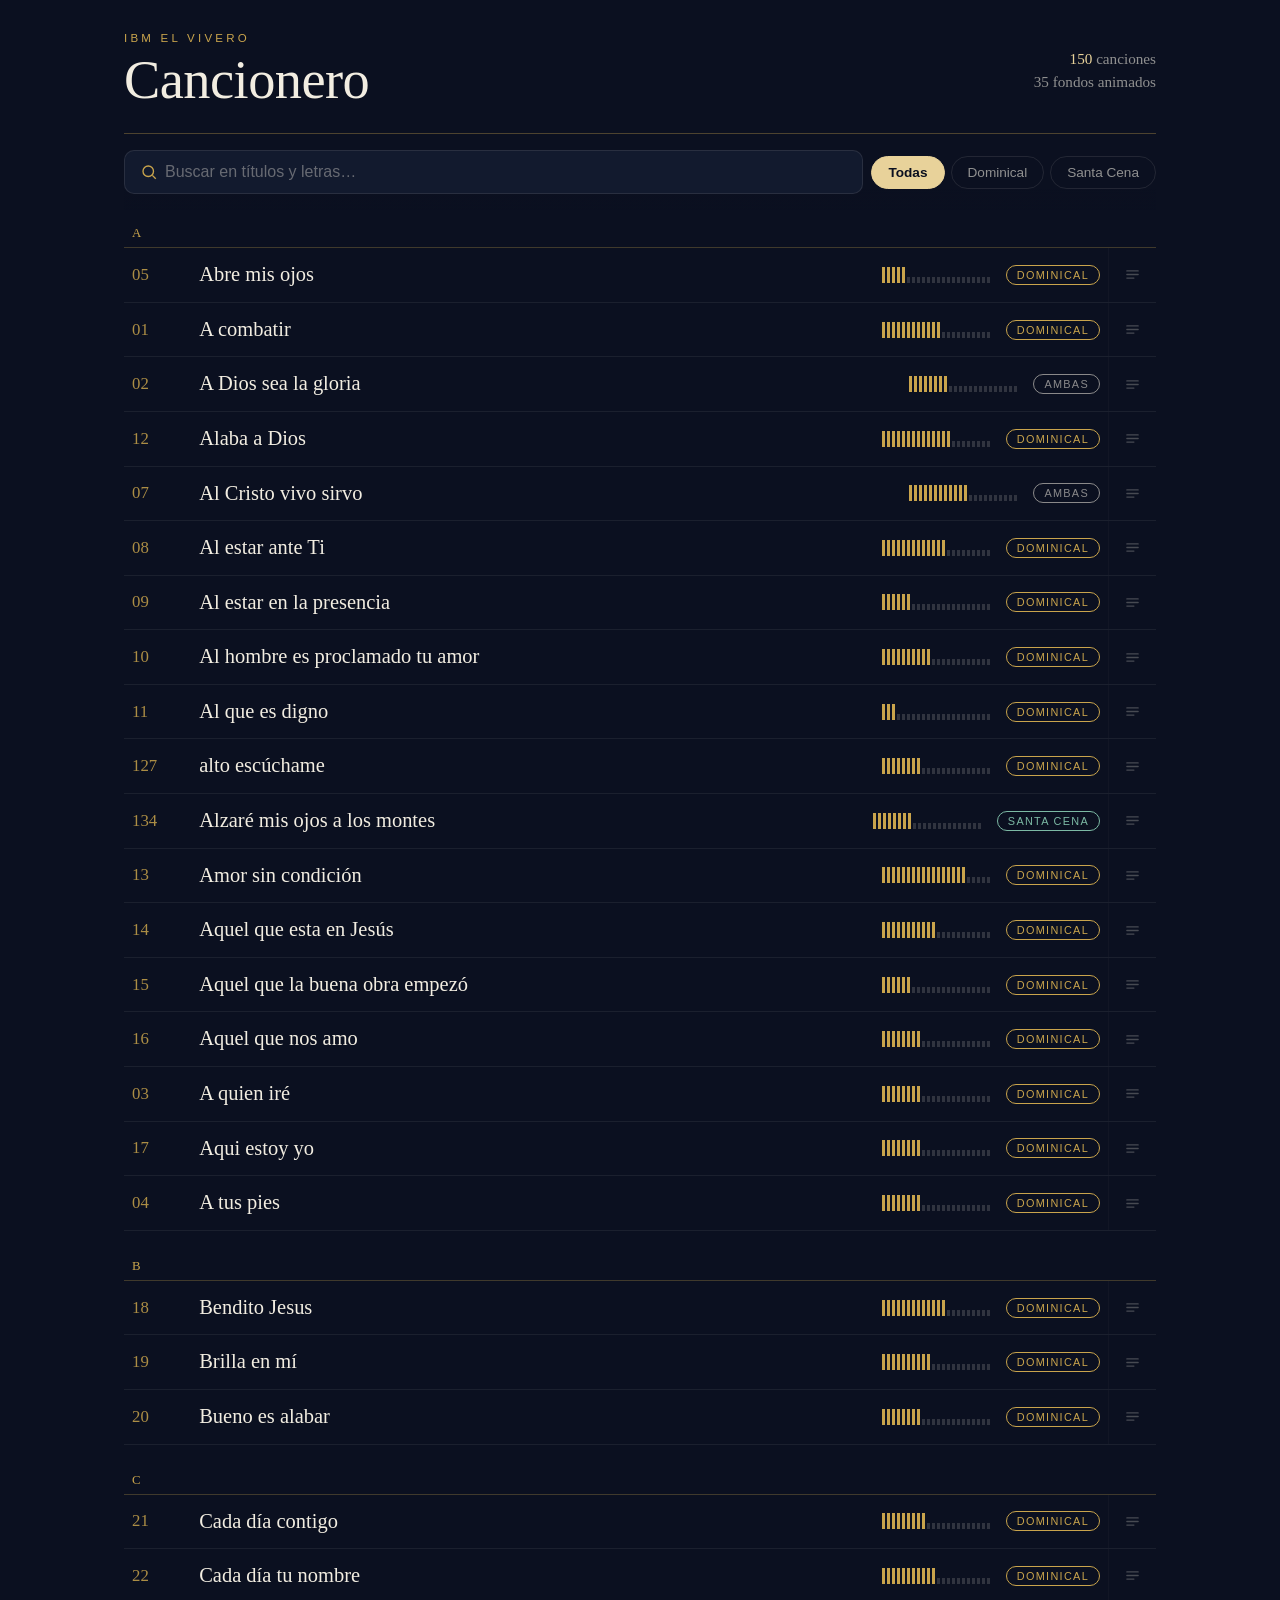
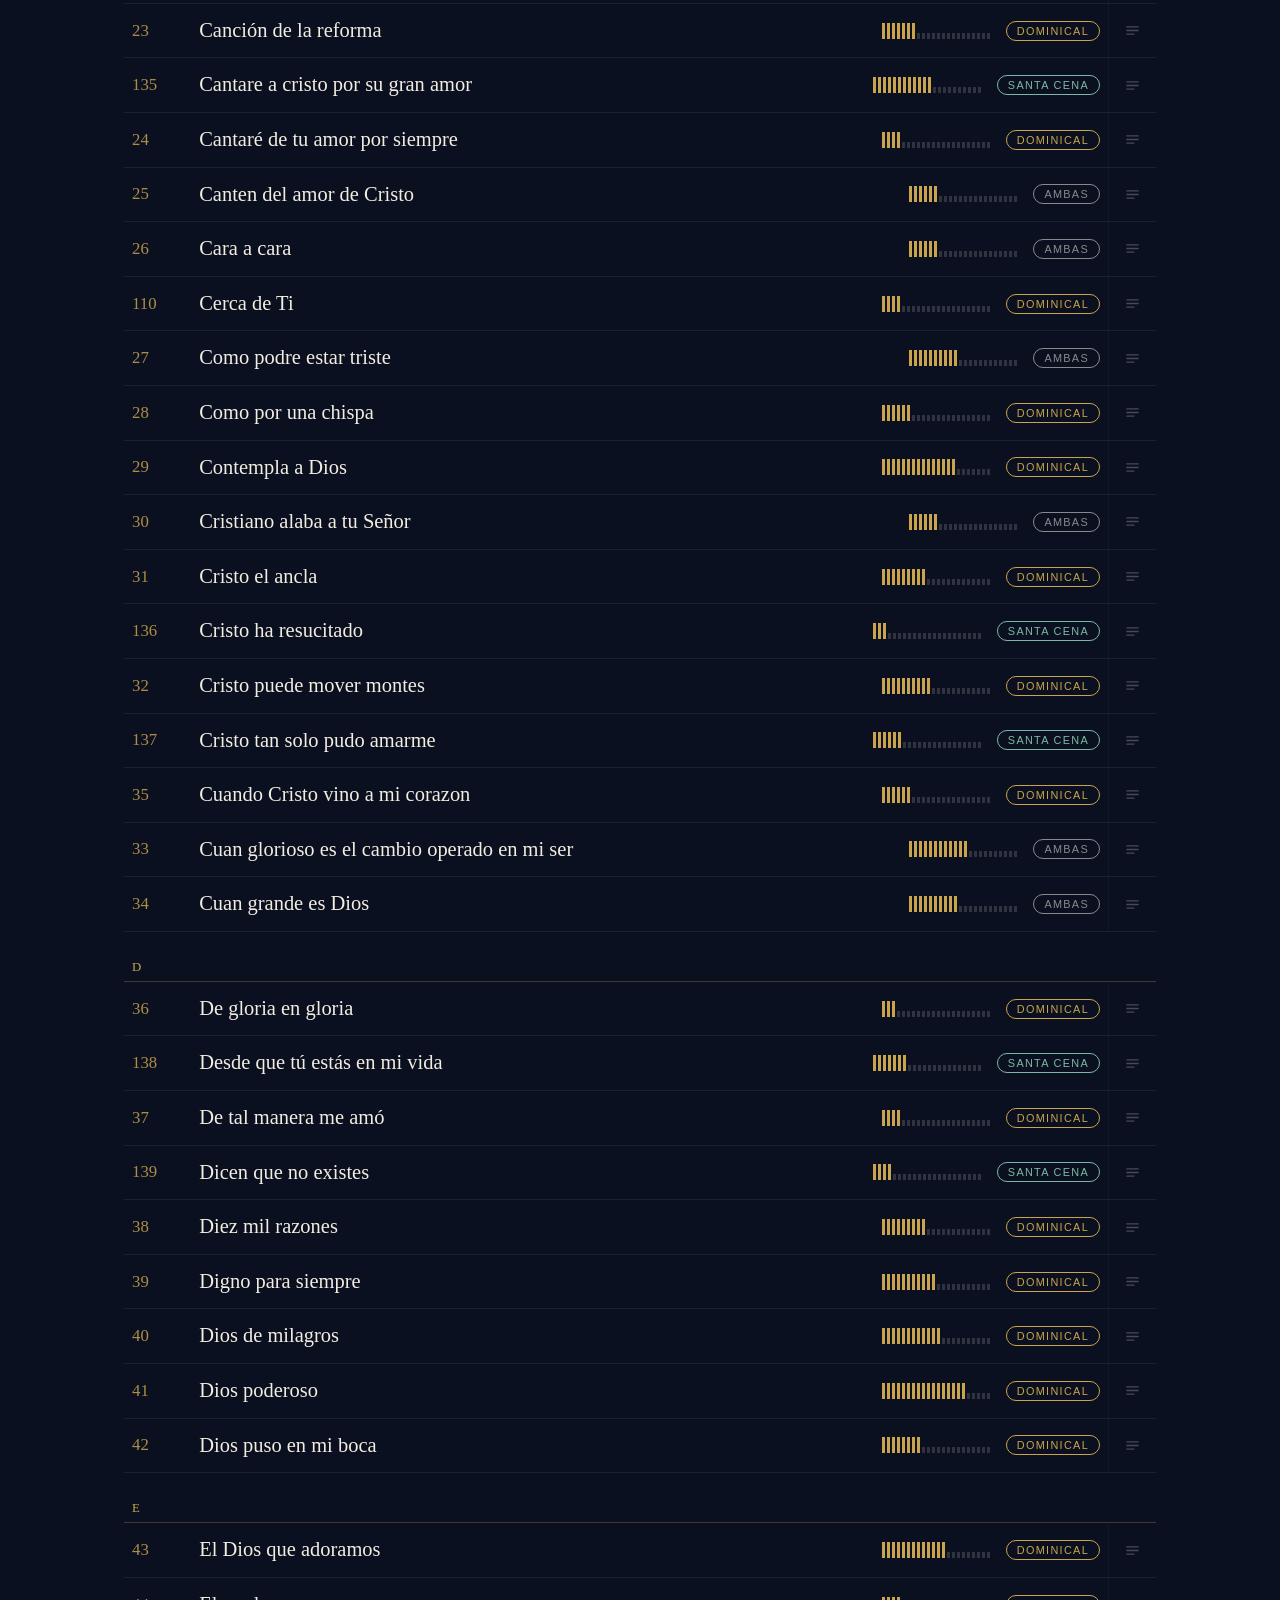
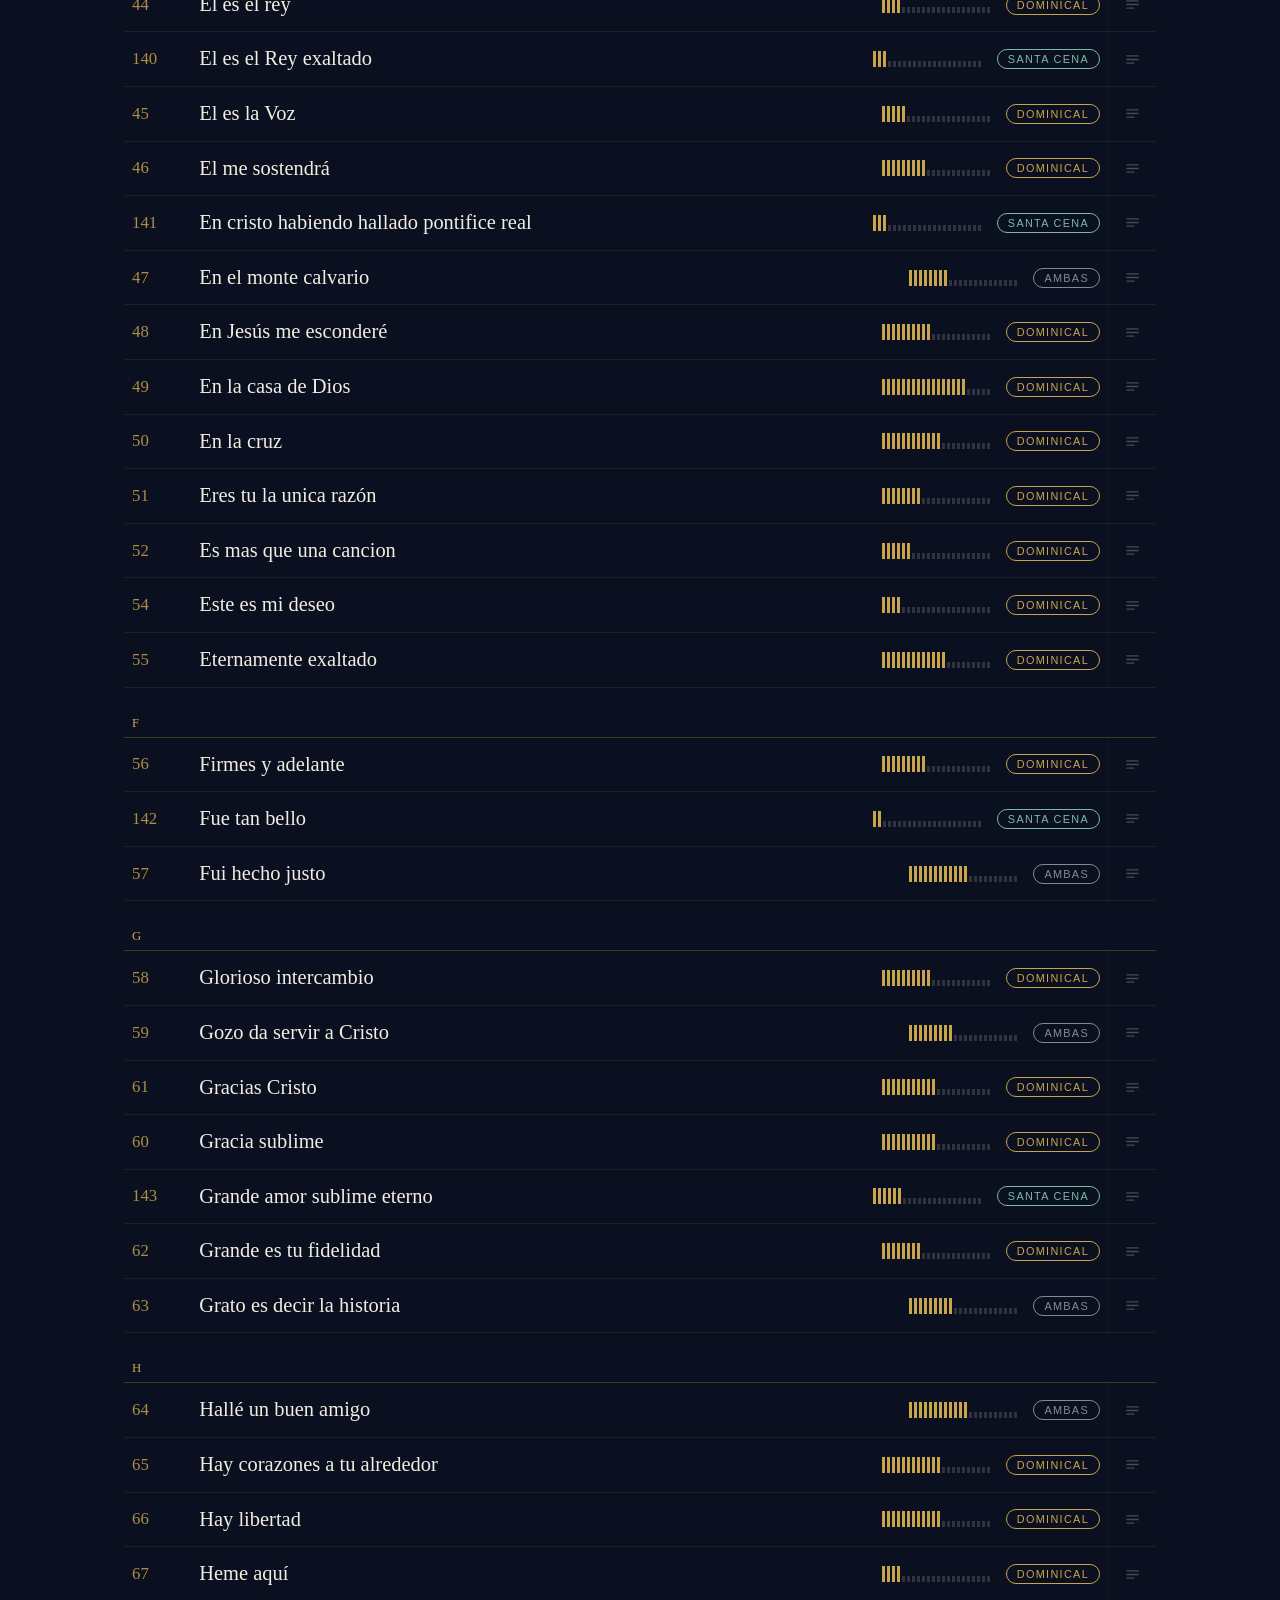
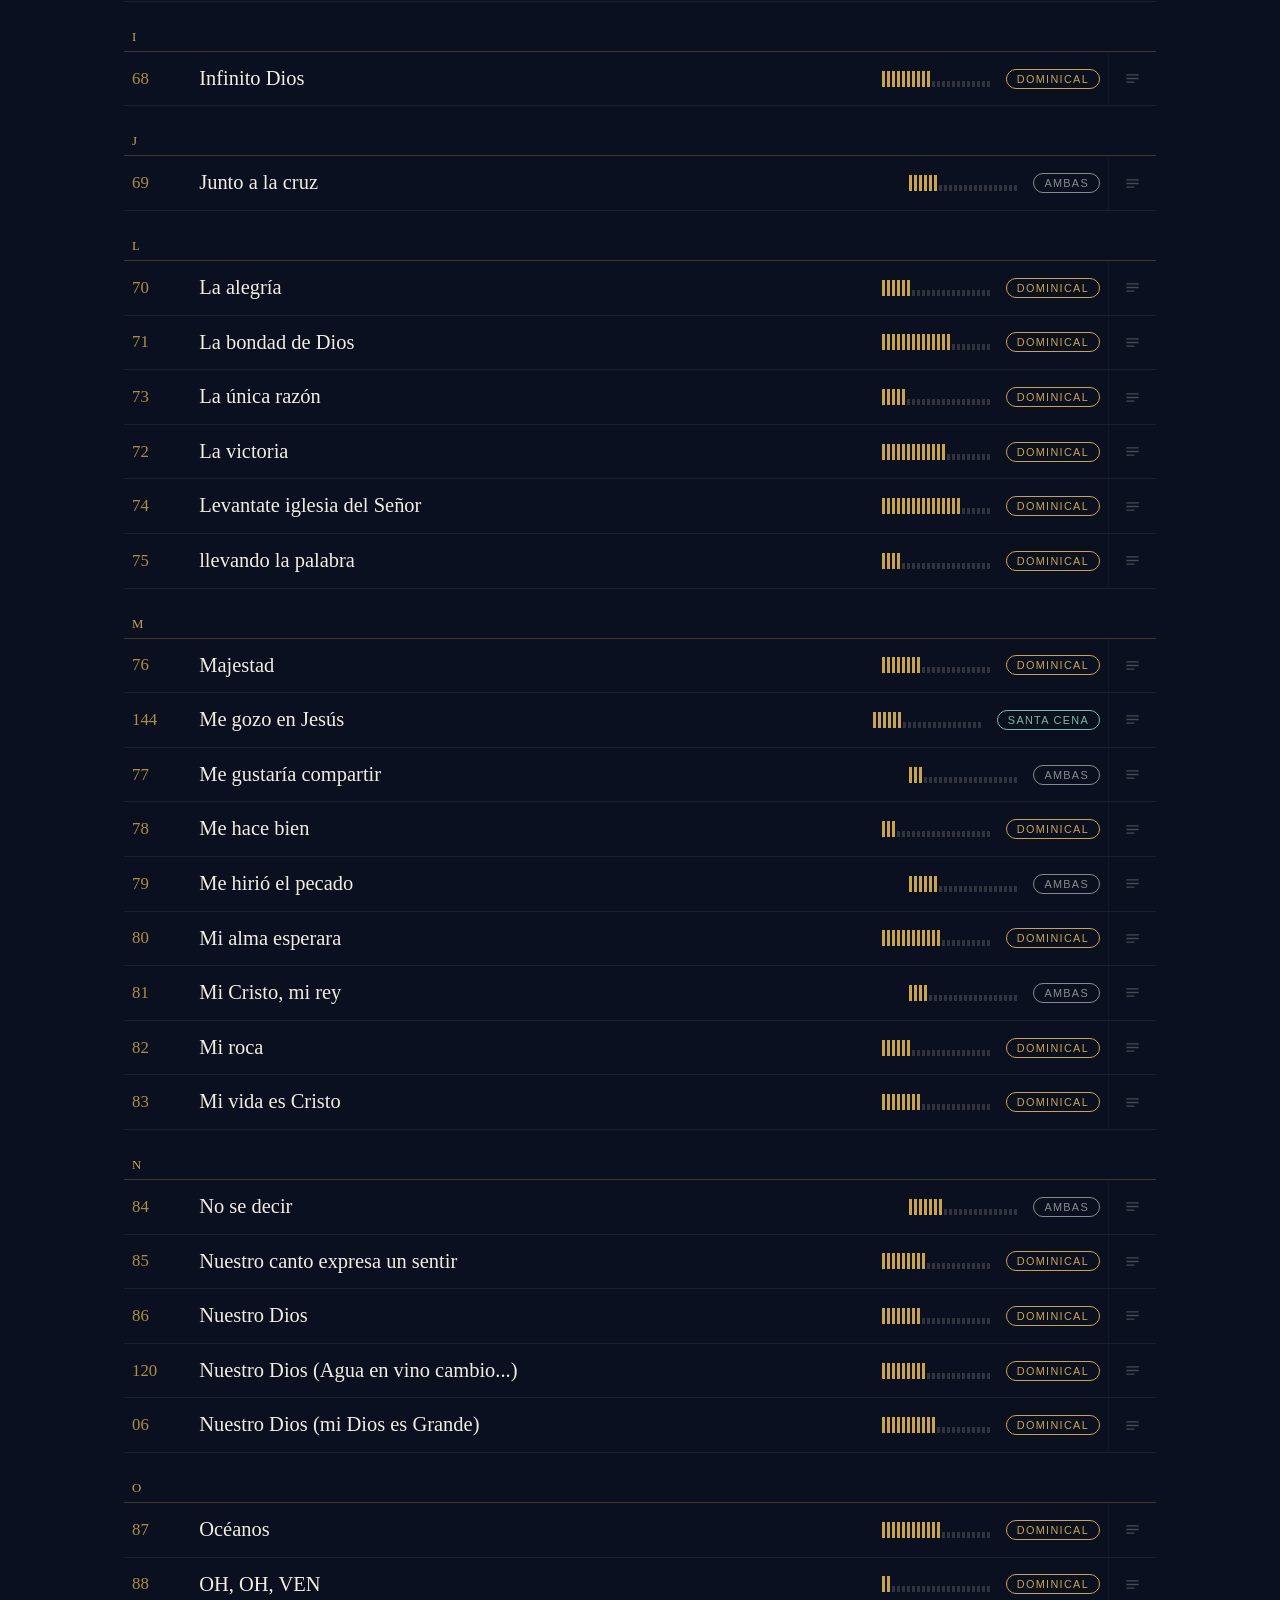
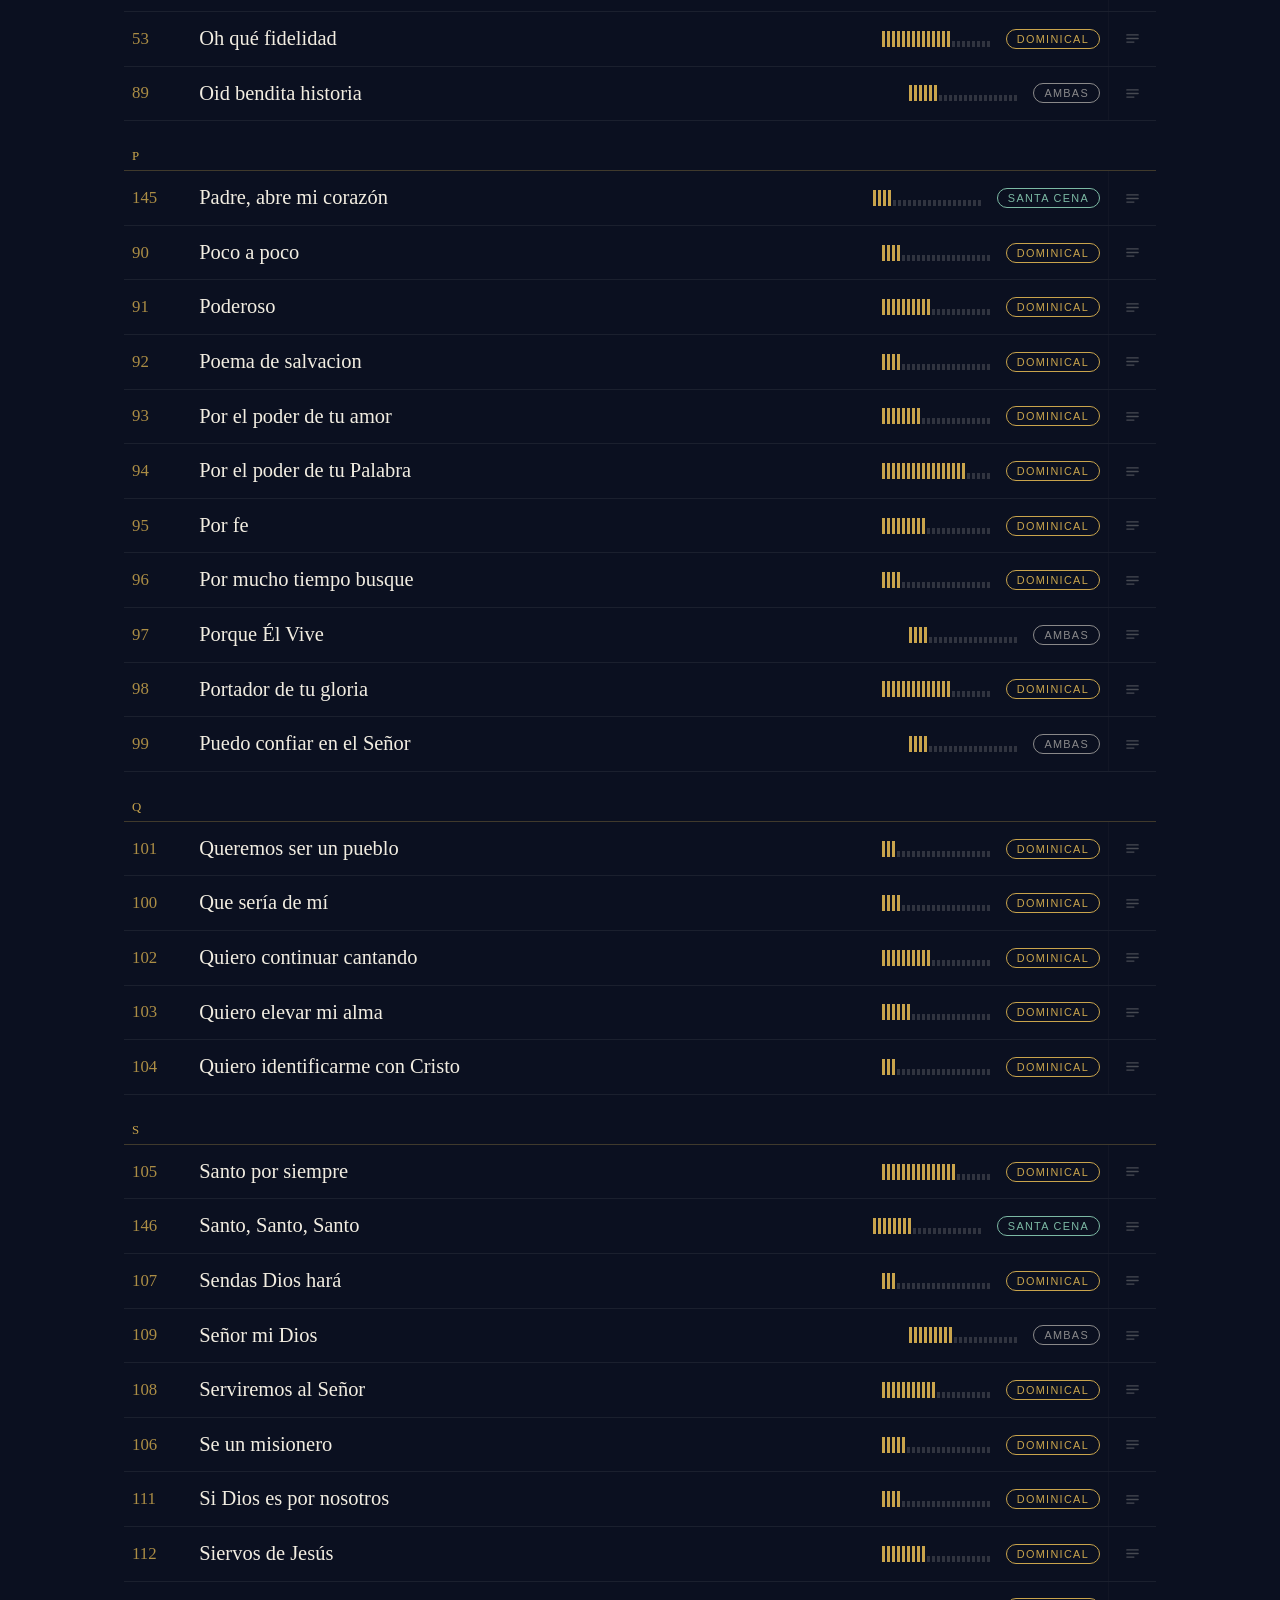
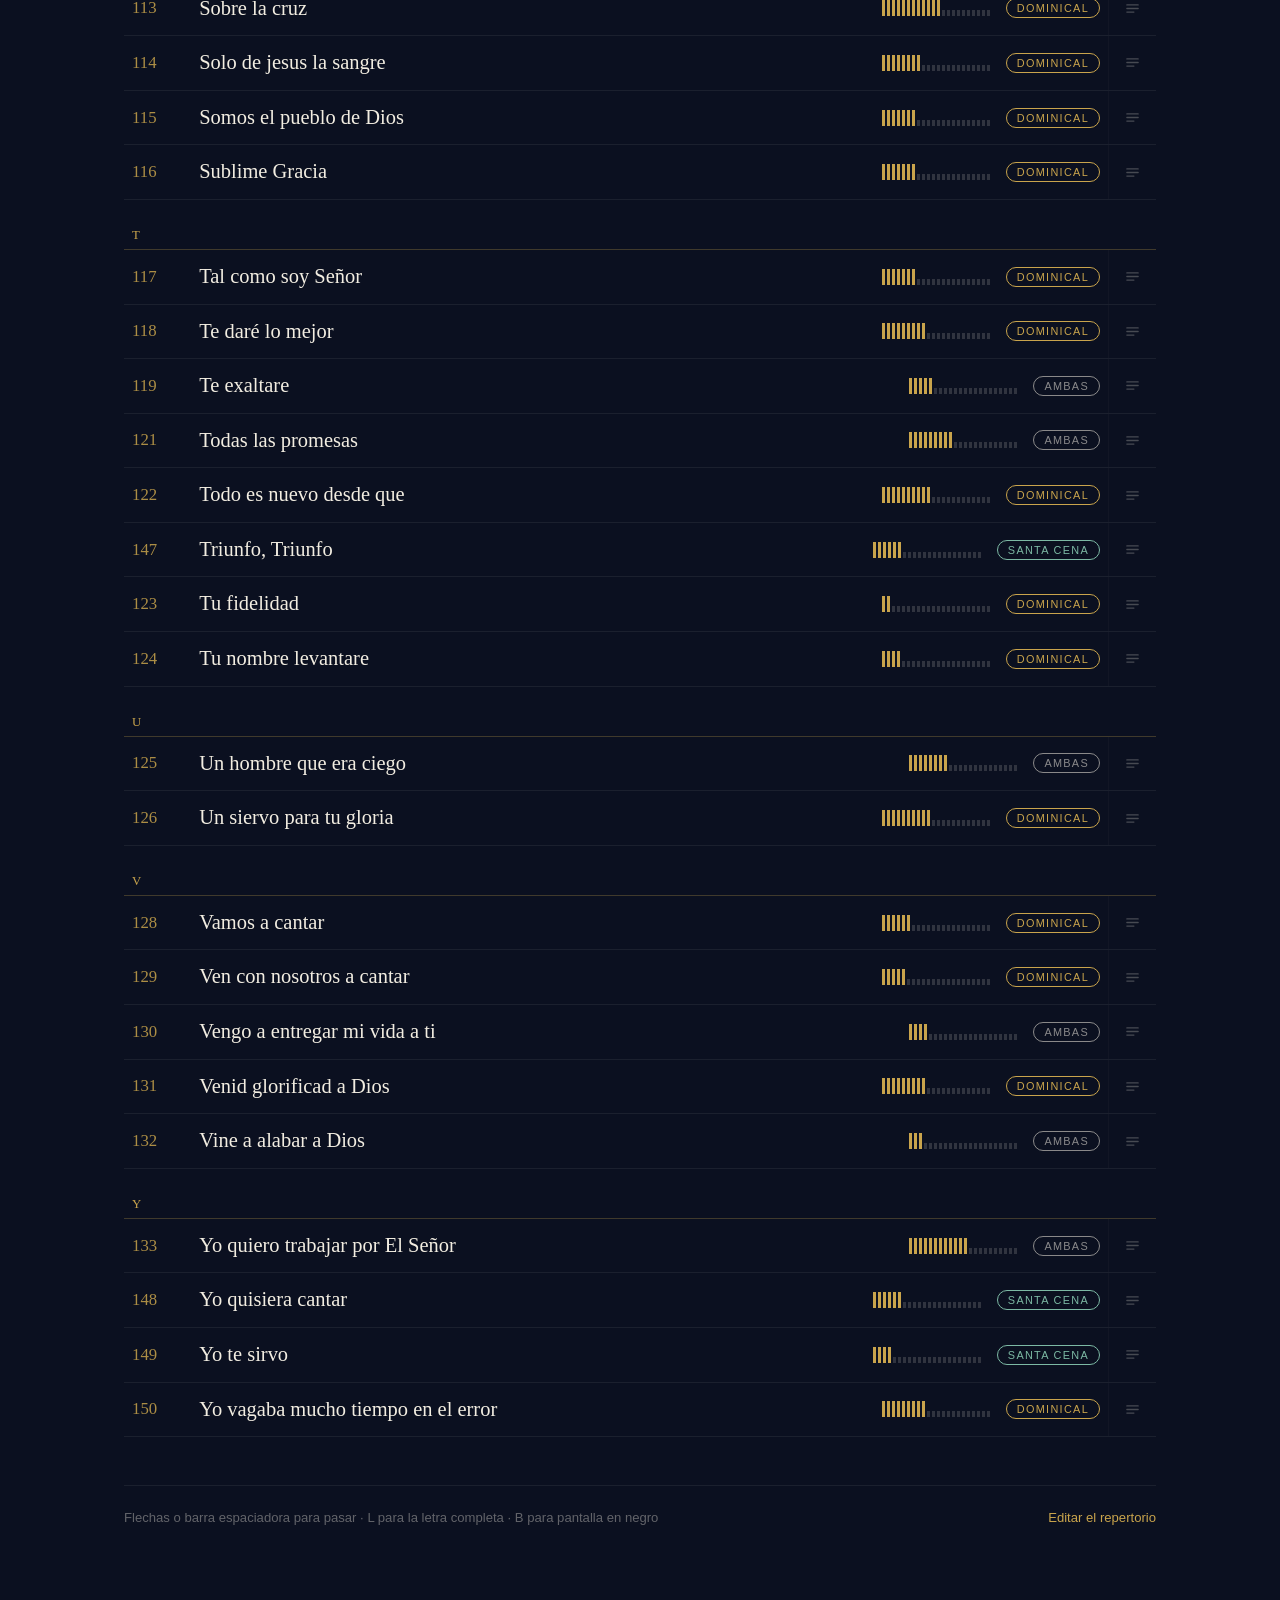
==== commit 5fc2a337: "Add files via upload" ====
--- a/index.html
+++ b/index.html
@@ -9,25 +9,6 @@
 
 <link rel="stylesheet" href="css/backgrounds.css">
 <link rel="stylesheet" href="css/app.css">
-
-<!-- Icono de la pestaña: el mismo SVG del logotipo, incrustado como data URI.
-     Va aquí y no como archivo suelto para que la página siga siendo autónoma
-     y funcione con doble clic. El marco original mide medio punto porcentual
-     del lienzo; a 16 px se evaporaría, así que aquí va engrosado. -->
-<link rel="icon" href="data:image/svg+xml,%3Csvg xmlns='http://www.w3.org/2000/svg' viewBox='0 0 100 100'%3E%3Crect width='100' height='100' fill='%2321A8E0'/%3E%3Crect x='14.3' y='25.5' width='72.2' height='48.4' fill='none' stroke='%23333E50' stroke-width='2'/%3E%3Ctext x='17.9' y='61.5' font-family='Arial Black, Arial, Helvetica, sans-serif' font-weight='900' font-size='37' textLength='64.3' lengthAdjust='spacingAndGlyphs' fill='%23333E50'%3EIBM%3C/text%3E%3C/svg%3E">
-
-<style>
-  /* Portada: el sello a la izquierda del nombre y del título.
-     Estas tres reglas viven aquí para que el logotipo viaje dentro de esta
-     misma página; si prefieres el CSS todo junto, se pueden mover tal cual
-     a css/app.css sin tocar nada más. */
-  .portada__lockup { display: flex; align-items: center; gap: calc(var(--u) * 2); }
-  .portada__sello  { flex: 0 0 auto; display: block; width: 62px; height: 62px; }
-
-  @media (max-width: 640px) {
-    .portada__sello { width: 46px; height: 46px; }
-  }
-</style>
 </head>
 <body>
 
@@ -37,30 +18,9 @@
 <main class="indice">
 
   <header class="portada">
-    <div class="portada__lockup">
-
-      <!-- Sello IBM El Vivero, dibujado a partir de las medidas del original.
-           En la web se usa solo el disco, sin el recuadro celeste de fondo:
-           sobre el azul noche de la página, un bloque de color sólido sería
-           un parche, mientras que el círculo se lee como una insignia.
-
-           textLength + lengthAdjust fuerzan el ancho exacto de cada línea, así
-           que las proporciones del logotipo se mantienen aunque el equipo no
-           tenga la tipografía original y sustituya por otra. -->
-      <svg class="portada__sello" viewBox="0 0 100 100" role="img" aria-label="IBM El Vivero">
-        <circle cx="50.2" cy="49.6" r="30.8" fill="#fff"/>
-        <g fill="#05ACF2" font-family="Arial Black, Arial, Helvetica, sans-serif" font-weight="900">
-          <text x="29.1" y="36.4" font-size="15.1" textLength="25.9" lengthAdjust="spacingAndGlyphs">IBM</text>
-          <text x="29.1" y="54.7" font-size="14.7" textLength="18.3" lengthAdjust="spacingAndGlyphs">EL</text>
-          <text x="27.9" y="69.0" font-size="11.9" textLength="48.1" lengthAdjust="spacingAndGlyphs">VIVERO</text>
-        </g>
-        <rect x="32.5" y="72.7" width="36.3" height="2.1" fill="#05ACF2"/>
-      </svg>
-
-      <div>
-        <p class="portada__marca">IBM El Vivero</p>
-        <h1 class="portada__titulo">Cancionero</h1>
-      </div>
+    <div>
+      <p class="portada__marca">IBM El Vivero</p>
+      <h1 class="portada__titulo">Cancionero</h1>
     </div>
     <p class="portada__cifra">
       <strong id="cifra-total">0</strong> canciones<br>
@@ -143,6 +103,14 @@
       </svg>
       Pantalla
     </button>
+
+    <button class="control boton-barra" id="btn-salir" type="button" title="Volver al índice (Esc)">
+      <svg viewBox="0 0 24 24" aria-hidden="true">
+        <line x1="6" y1="6" x2="18" y2="18"></line>
+        <line x1="18" y1="6" x2="6" y2="18"></line>
+      </svg>
+      Salir
+    </button>
   </header>
 
   <!-- Flechas blancas semitransparentes, abajo en cada lateral.
@@ -155,16 +123,6 @@
     <svg viewBox="0 0 24 24" aria-hidden="true"><polyline points="9 4 17 12 9 20"></polyline></svg>
   </button>
 
-
-  <!-- Salir: suelto en el visor y no dentro de la barra, para que siga
-       alcanzable cuando todo lo demás se oculta. -->
-  <button class="control salir-visor" id="btn-salir-visor" type="button" title="Volver al índice (Esc)">
-    <svg viewBox="0 0 24 24" aria-hidden="true">
-      <line x1="6" y1="6" x2="18" y2="18"></line>
-      <line x1="18" y1="6" x2="6" y2="18"></line>
-    </svg>
-    Salir
-  </button>
   <div class="aviso-giro">
     <p>Gira el dispositivo para proyectar en horizontal.</p>
   </div>
@@ -183,8 +141,6 @@
     <span class="letra-ficha" id="letra-ficha"></span>
     <button class="boton-volver boton-proyectar" id="proyectar-letra" type="button"
             title="Abrir esta canción en diapositivas">Proyectar</button>
-    <button class="boton-volver" id="btn-salir" type="button"
-            title="Volver al índice">Salir</button>
   </header>
 
   <div class="letra-interior">
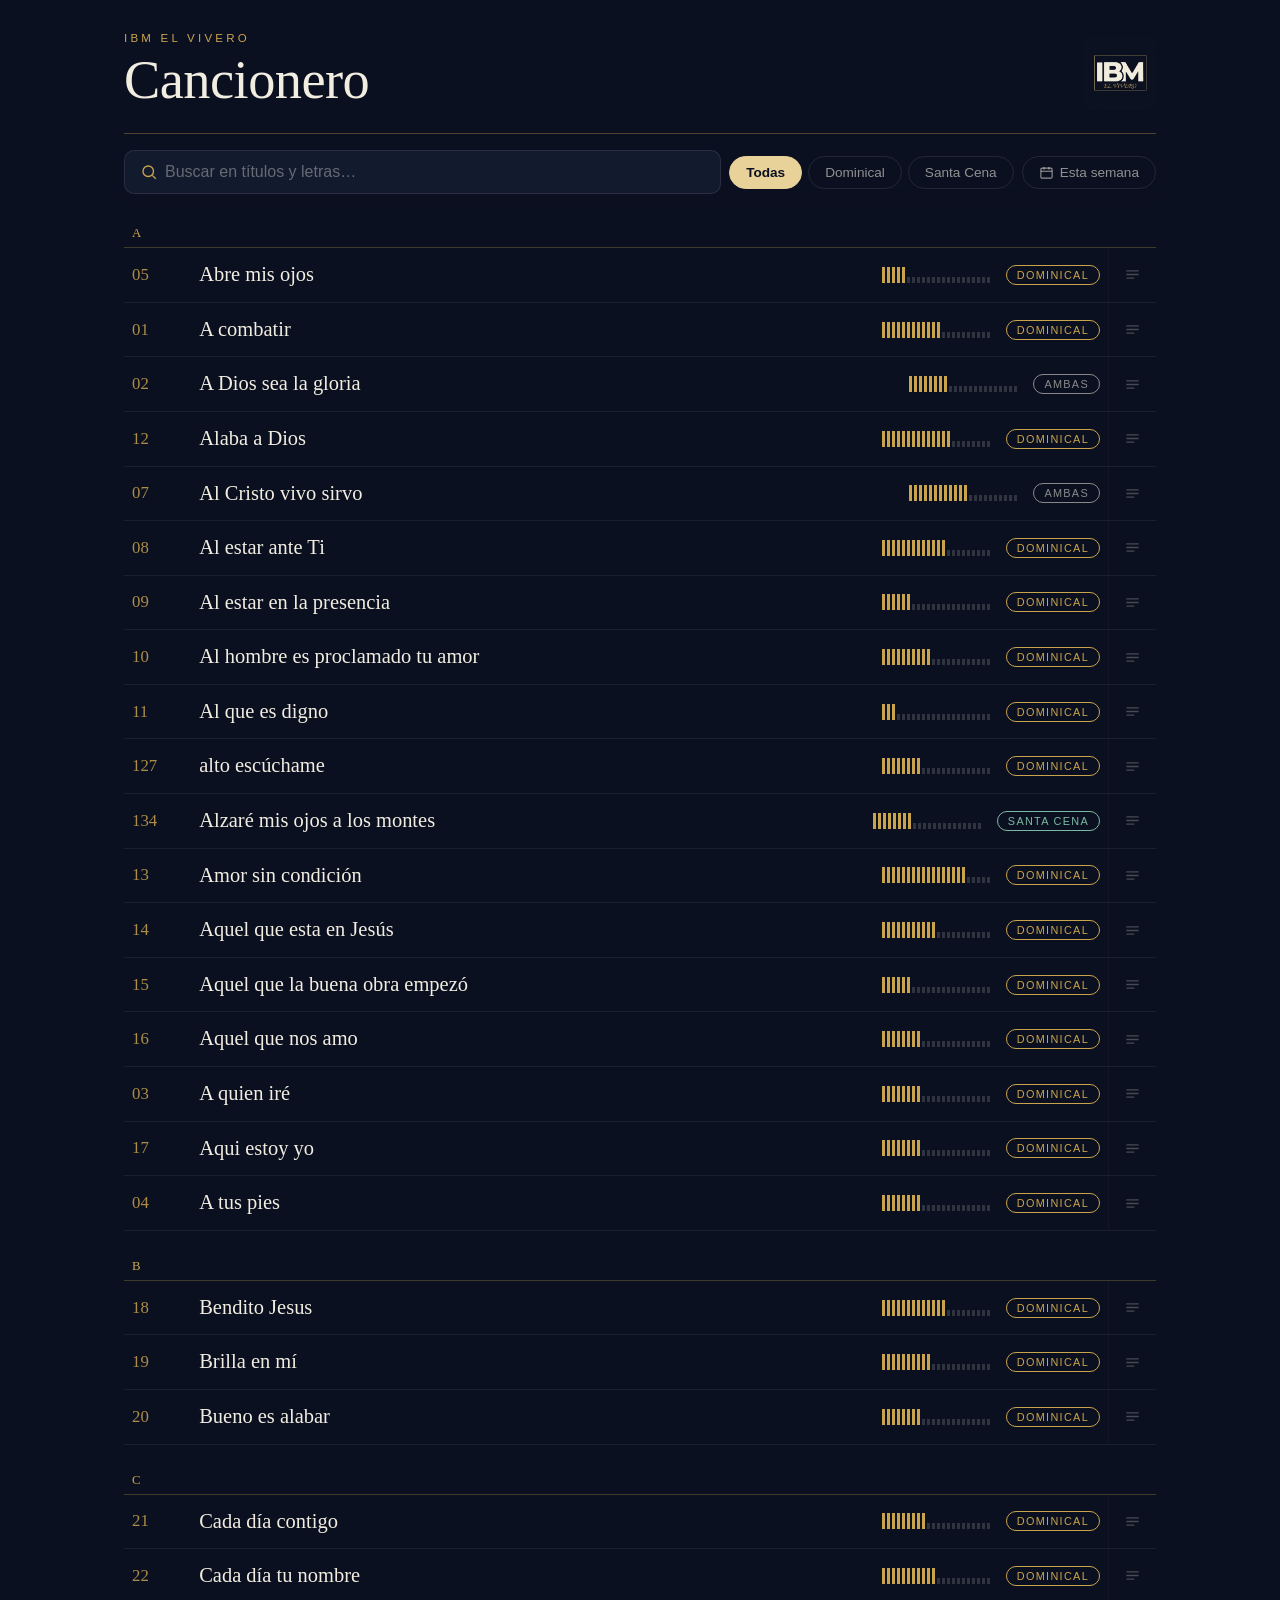
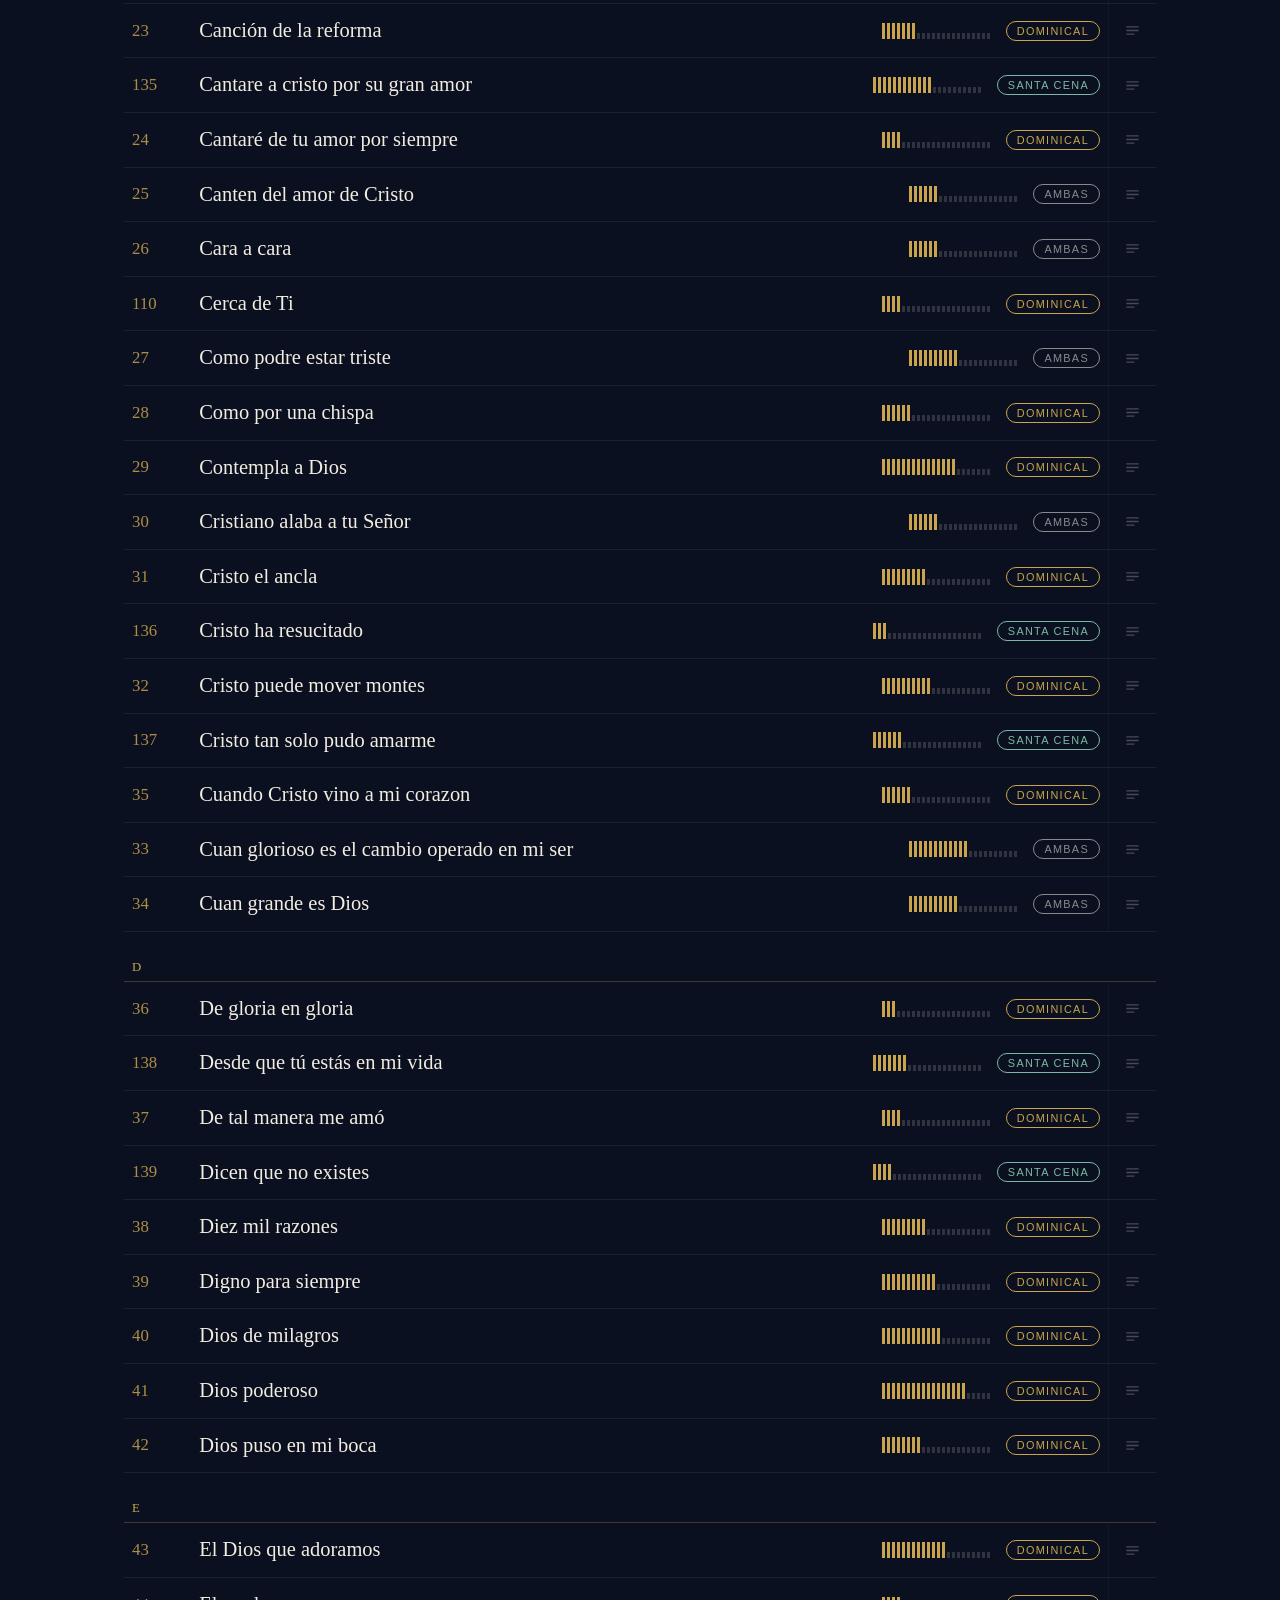
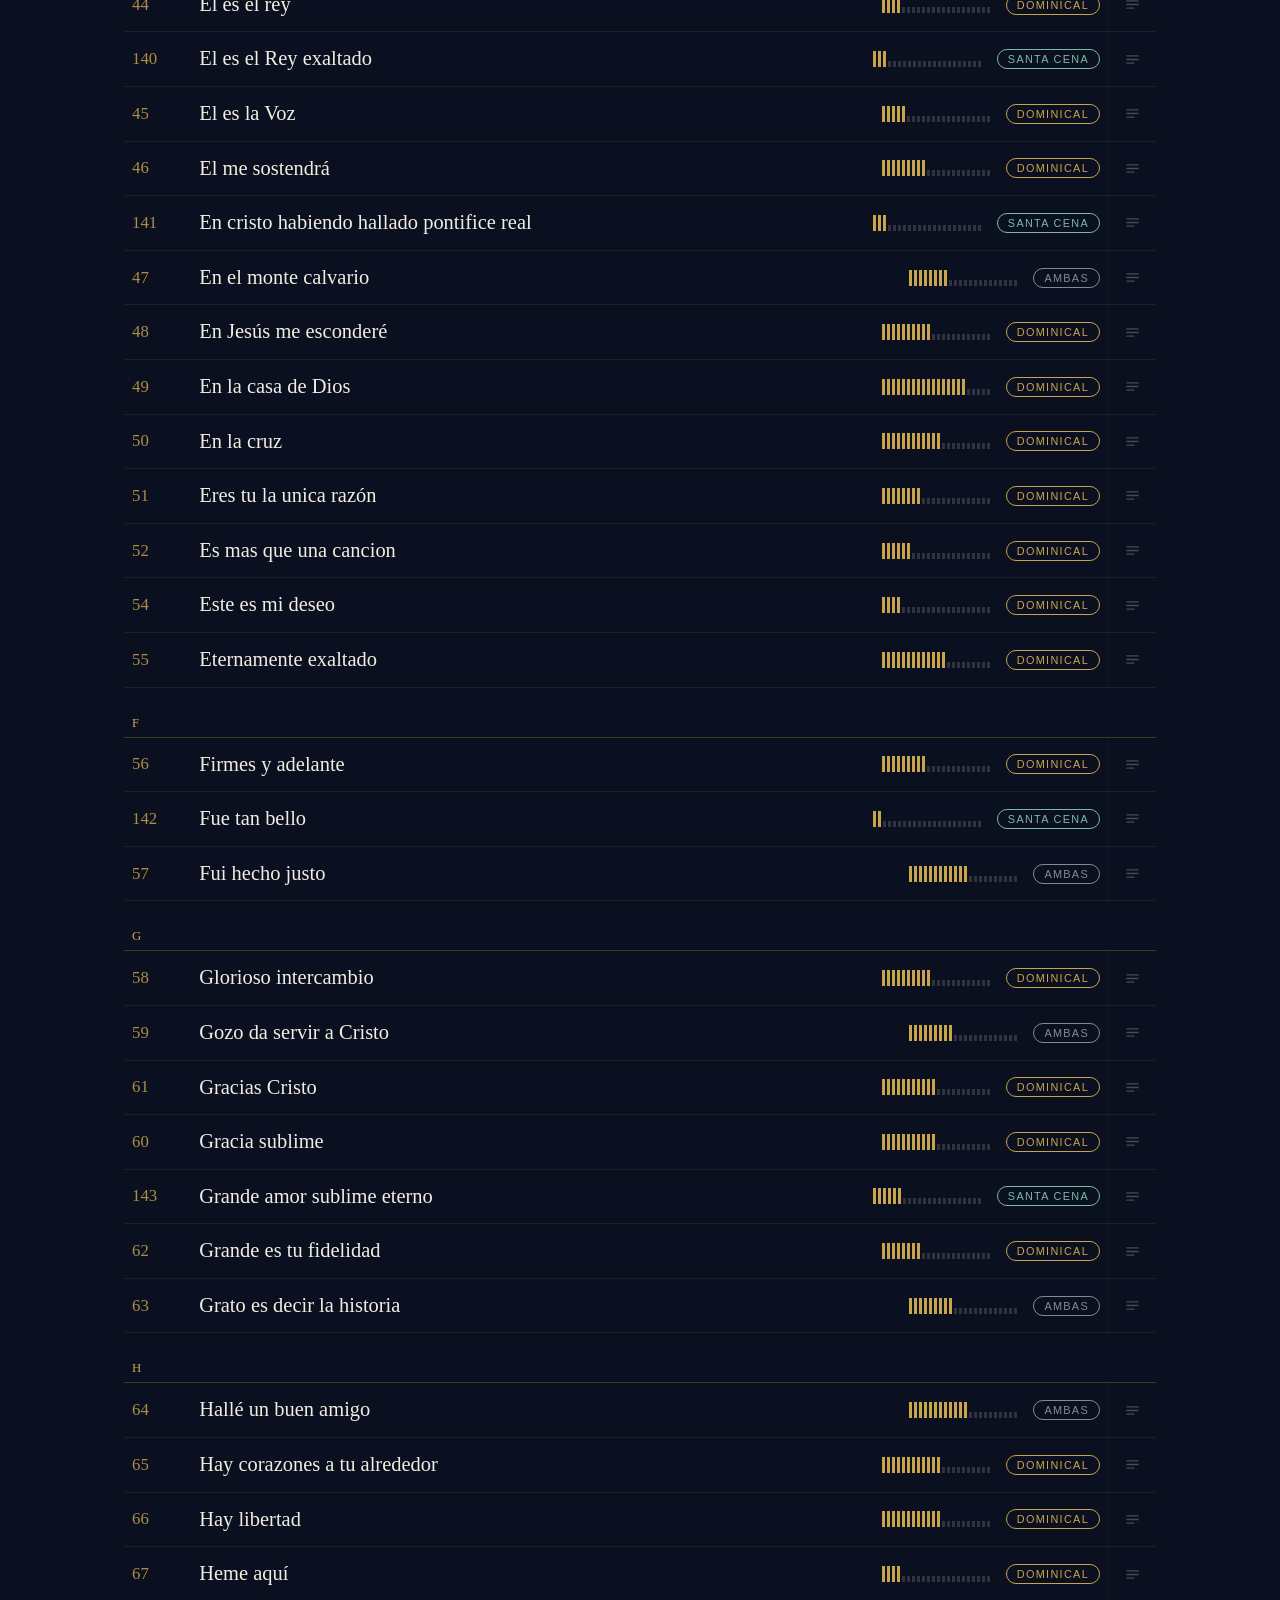
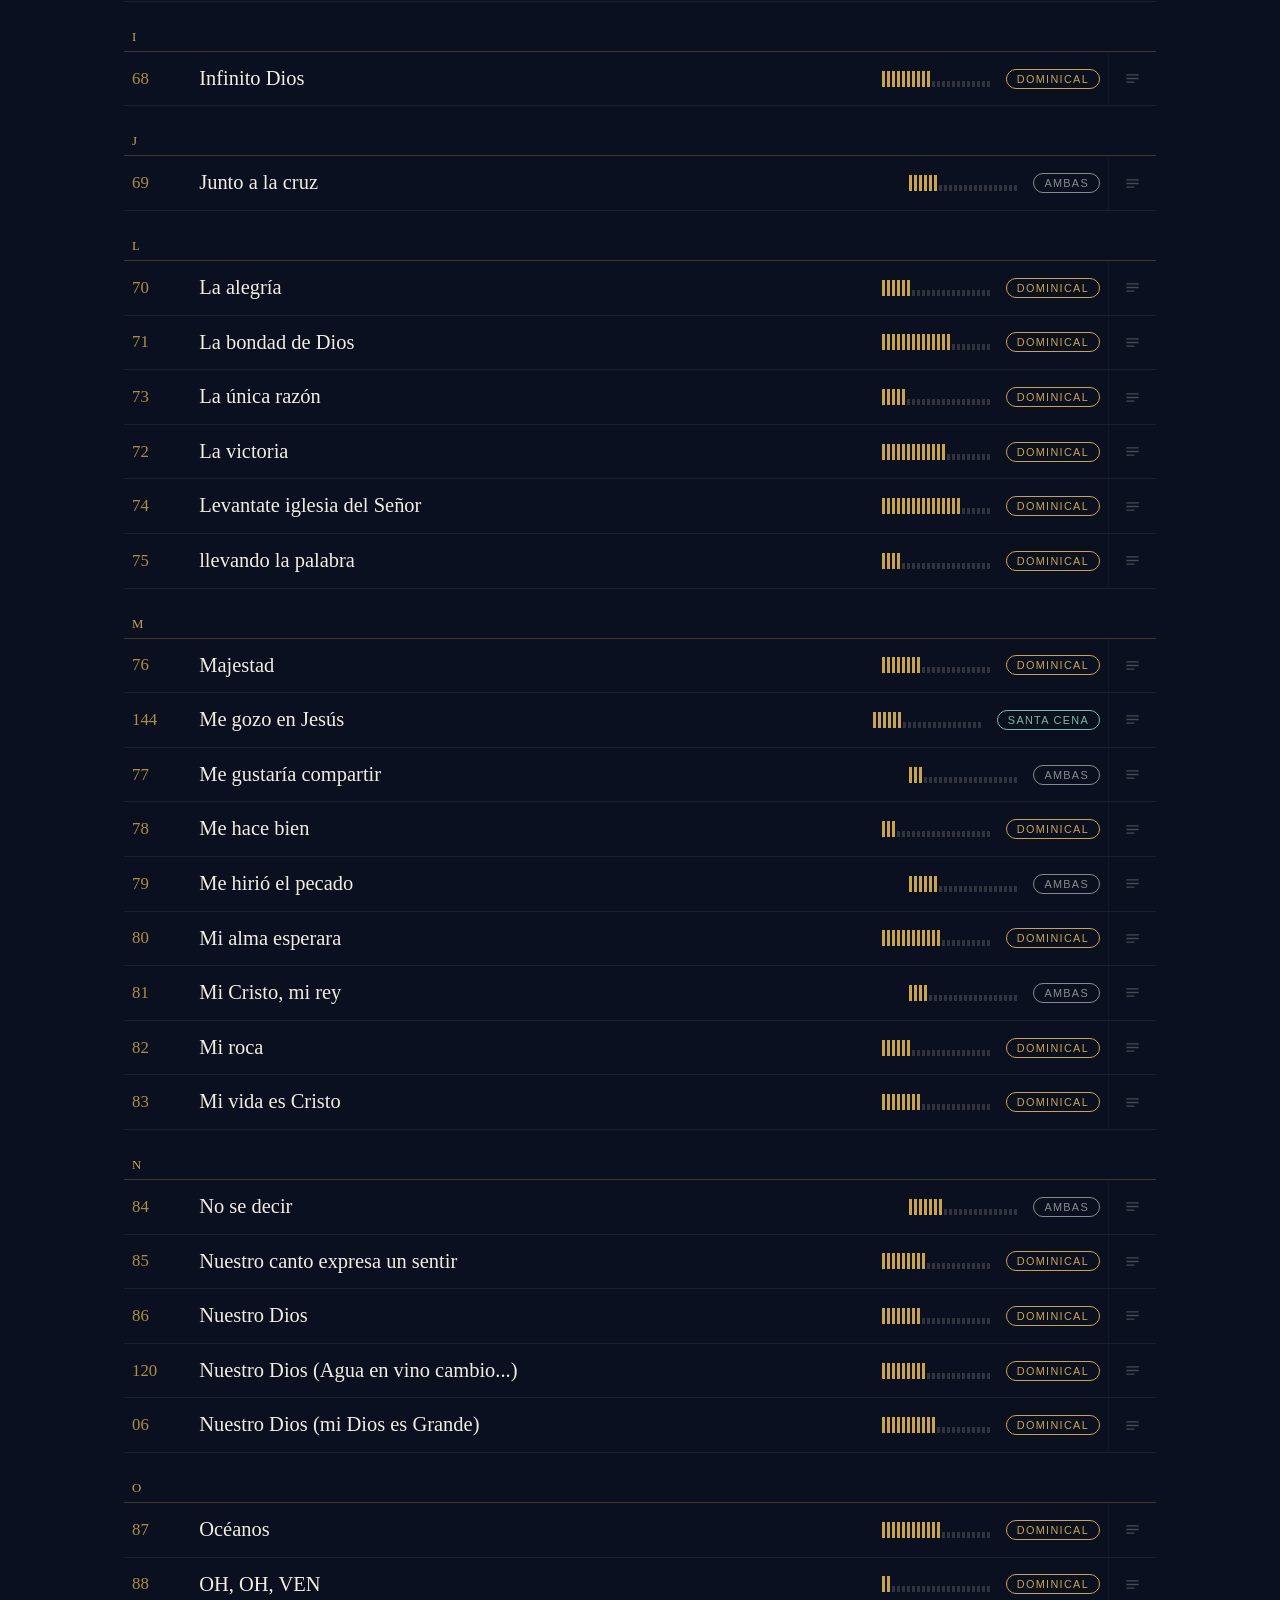
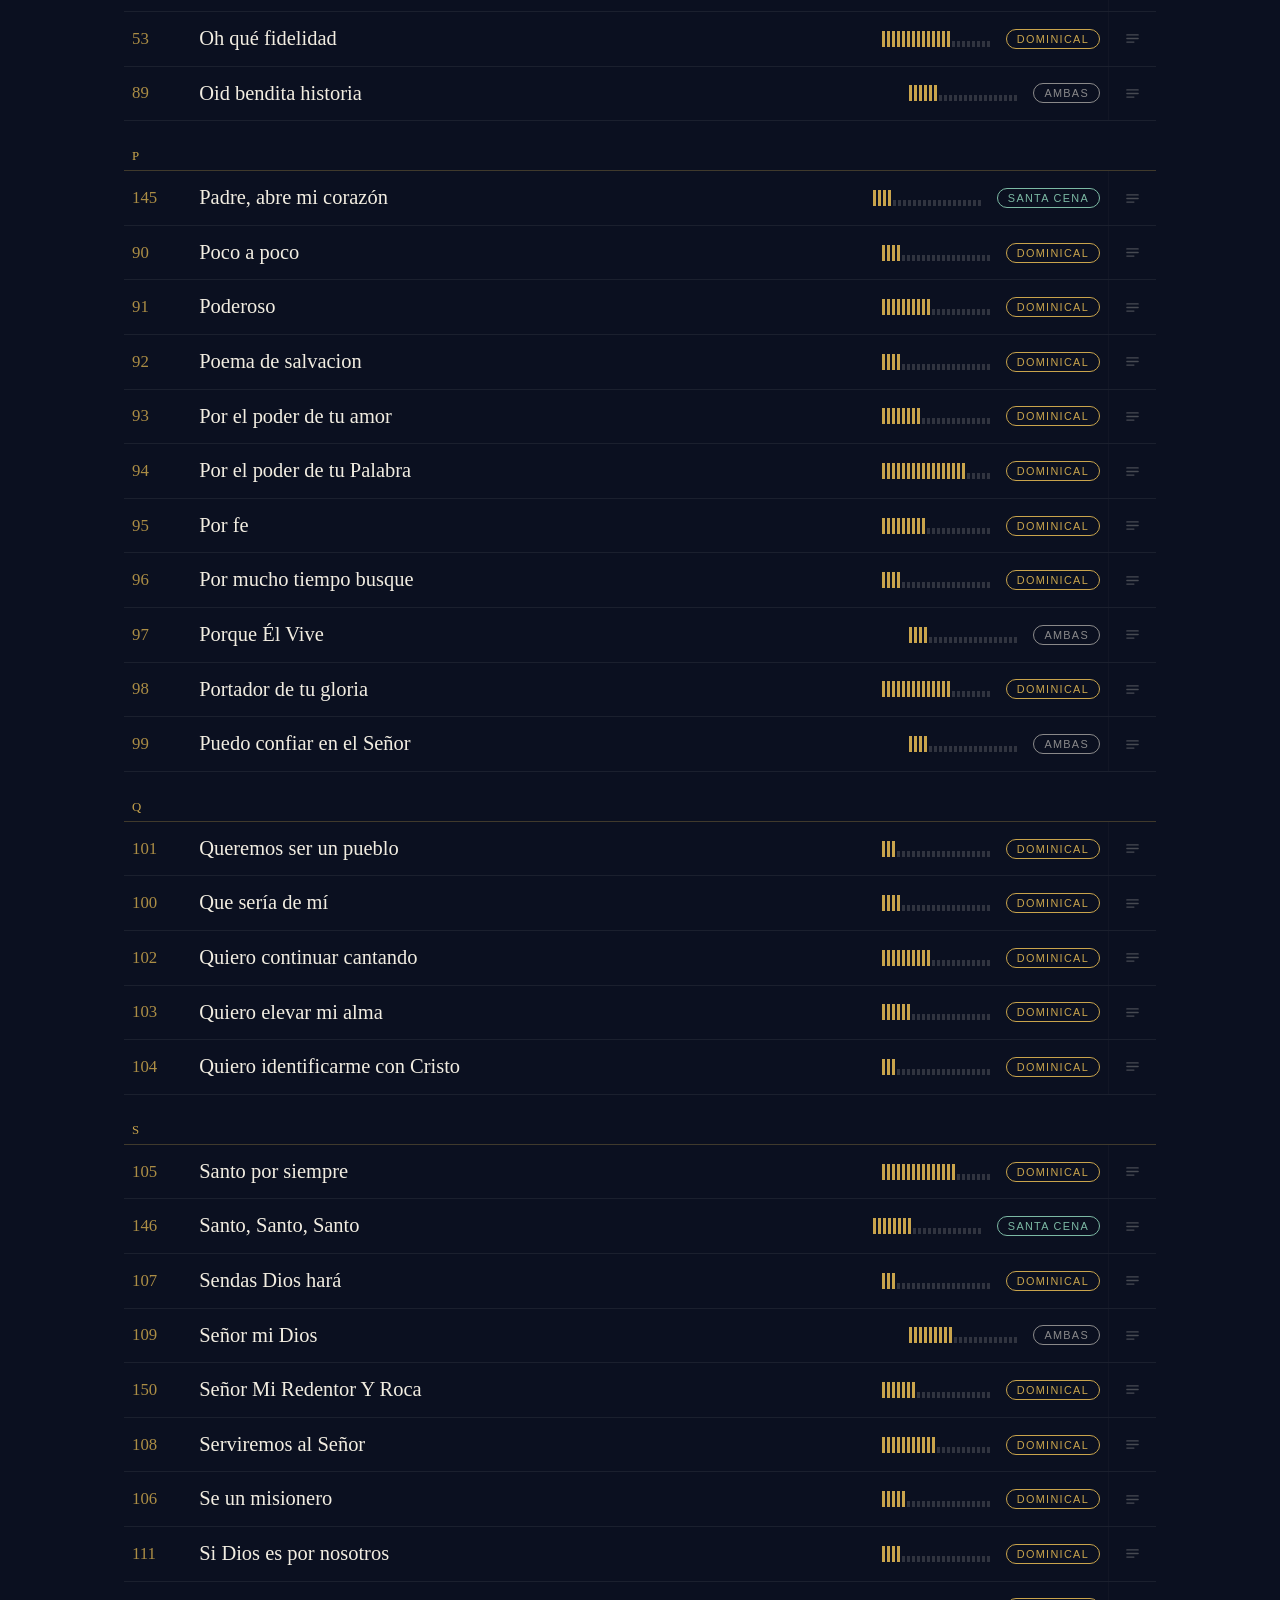
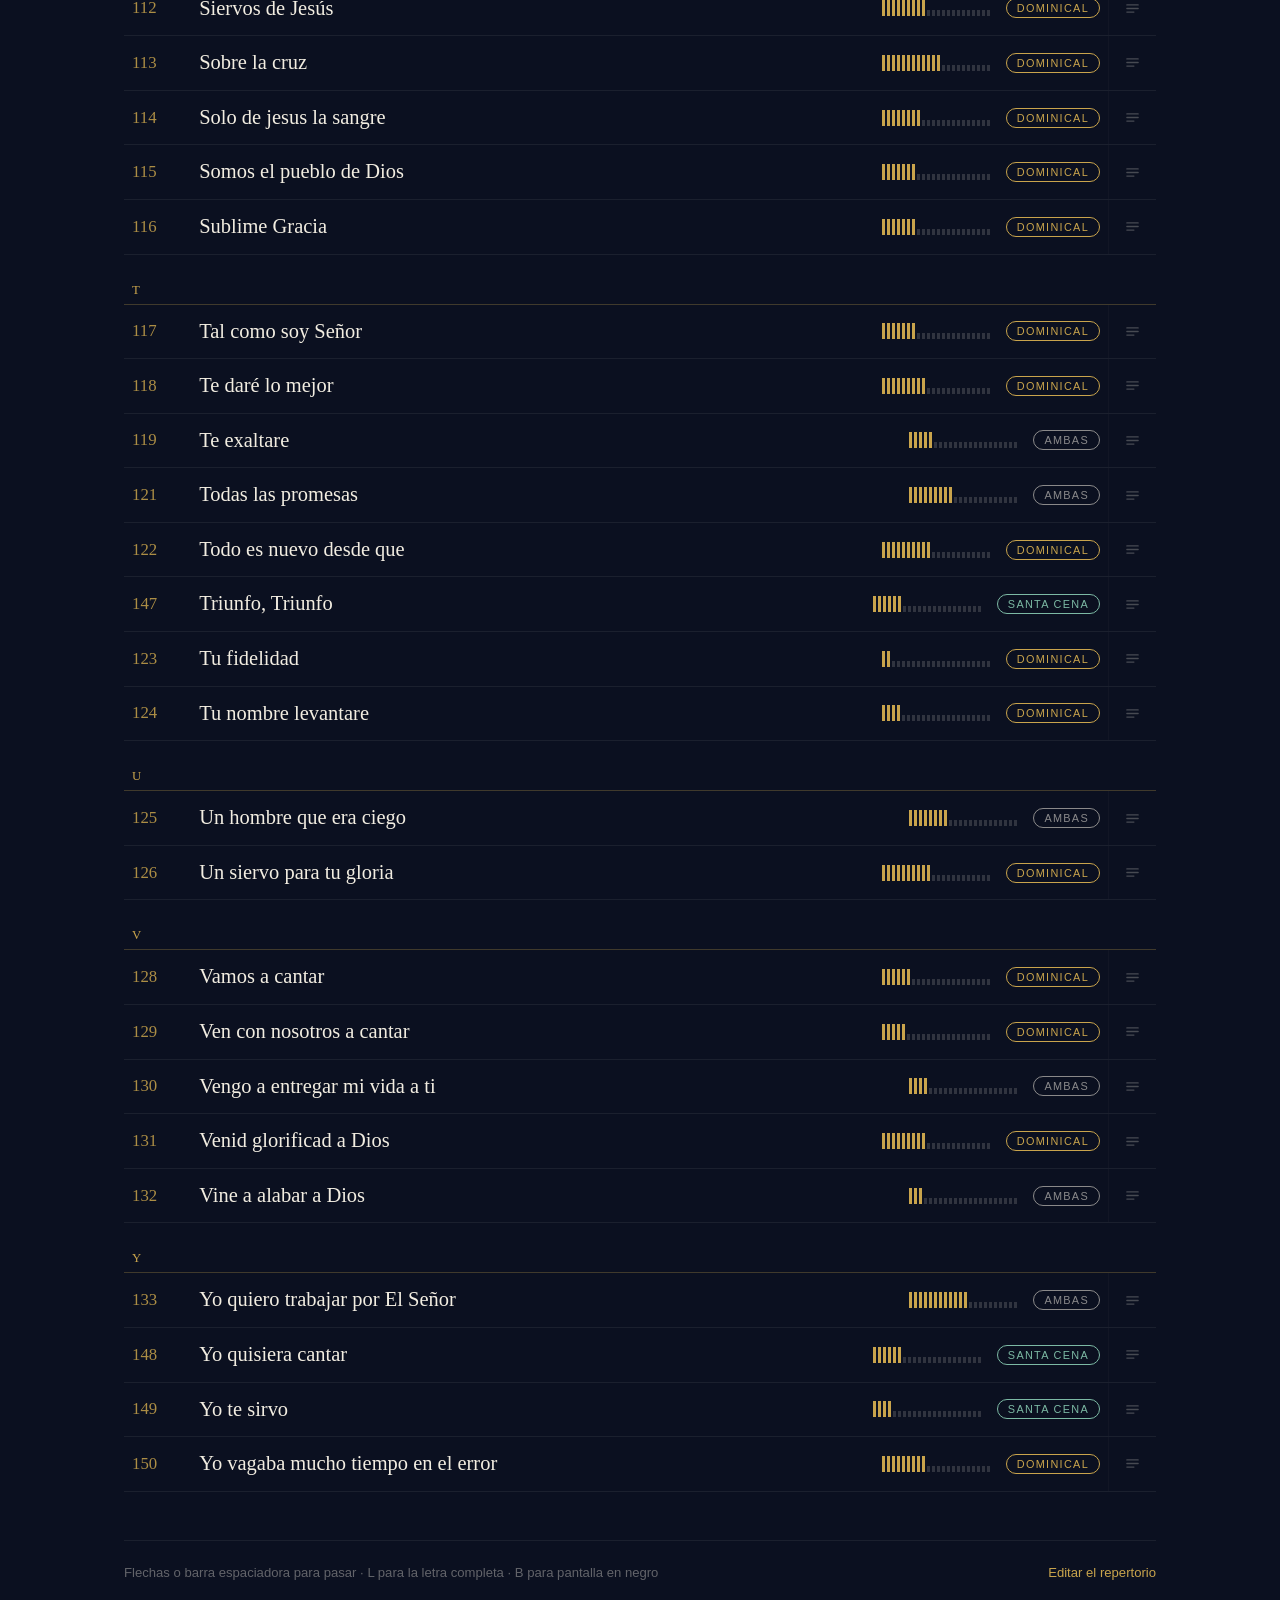
==== commit 8732ba37: "Add files via upload" ====
--- a/index.html
+++ b/index.html
@@ -22,7 +22,10 @@
       <p class="portada__marca">IBM El Vivero</p>
       <h1 class="portada__titulo">Cancionero</h1>
     </div>
-    <p class="portada__cifra">
+    <img class="portada__logo" src="media/marca/logo-ibm-el-vivero.png" alt="IBM El Vivero">
+    <!-- El contador sigue existiendo y funcionando (lo usa js/app.js), solo se
+         oculta de la vista porque en su lugar ahora se muestra el logo. -->
+    <p class="portada__cifra" hidden>
       <strong id="cifra-total">0</strong> canciones<br>
       <span id="cifra-fondos">35</span> fondos animados
     </p>
@@ -43,6 +46,28 @@
       <button class="filtro" type="button" data-filtro="0" aria-pressed="true">Todas</button>
       <button class="filtro" type="button" data-filtro="1" aria-pressed="false">Dominical</button>
       <button class="filtro" type="button" data-filtro="2" aria-pressed="false">Santa Cena</button>
+    </div>
+
+    <!-- Lista de acceso rápido con las 15 canciones fijadas para la semana en
+         curso. Los IDs de cada semana se configuran en js/config.js, en
+         CANCIONERO_CONFIG.listaSemanal. Con listaSemanal.activo en false el
+         botón se oculta solo; si está activo pero sin semanas configuradas,
+         el panel muestra un aviso en vez de la lista. -->
+    <div class="semanal" id="semanal">
+      <button class="semanal__boton" id="btn-semanal" type="button"
+              aria-haspopup="true" aria-expanded="false" aria-controls="panel-semanal">
+        <svg viewBox="0 0 24 24" aria-hidden="true">
+          <rect x="3" y="5" width="18" height="16" rx="2"></rect>
+          <line x1="3" y1="10" x2="21" y2="10"></line>
+          <line x1="8" y1="3" x2="8" y2="7"></line>
+          <line x1="16" y1="3" x2="16" y2="7"></line>
+        </svg>
+        Esta semana
+      </button>
+      <div class="semanal__panel" id="panel-semanal" hidden>
+        <p class="semanal__titulo">Repertorio de esta semana</p>
+        <ul class="semanal__lista" id="semanal-lista"></ul>
+      </div>
     </div>
   </div>
 
--- a/css/app.css
+++ b/css/app.css
@@ -113,6 +113,16 @@
   font-variant-numeric: tabular-nums;
 }
 .portada__cifra strong { color: var(--laton-claro); font-weight: 400; }
+
+/* Logo de la iglesia: ocupa el lugar donde antes iba el texto del contador
+   ("N canciones · N fondos animados"), que ahora sigue existiendo oculto
+   (ver index.html) para no romper el conteo que usa js/app.js. */
+.portada__logo {
+  height: 64px; /* respaldo para navegadores sin soporte de clamp() */
+  height: clamp(48px, 8vw, 72px);
+  width: auto;
+  display: block;
+}
 
 /* --- Buscador y filtros ------------------------------------------------- */
 .controles-indice {
@@ -174,6 +184,94 @@
   background: var(--laton-claro);
   border-color: var(--laton-claro);
   font-weight: 600;
+}
+
+/* --- Lista semanal de acceso rápido ------------------------------------- */
+.semanal { position: relative; }
+
+.semanal__boton {
+  display: inline-flex;
+  align-items: center;
+  gap: calc(var(--u) * .75);
+  font: inherit;
+  font-size: .85rem;
+  color: var(--hueso-tenue);
+  background: transparent;
+  border: var(--borde);
+  border-radius: 999px;
+  padding: var(--u) calc(var(--u) * 2);
+  cursor: pointer;
+  transition: color .15s, border-color .15s, background .15s;
+}
+.semanal__boton svg { width: 15px; height: 15px; stroke: currentColor; fill: none; stroke-width: 1.8; }
+.semanal__boton:hover { color: var(--hueso); border-color: rgba(242, 237, 225, .3); }
+.semanal__boton[aria-expanded="true"] {
+  color: var(--noche);
+  background: var(--laton-claro);
+  border-color: var(--laton-claro);
+  font-weight: 600;
+}
+
+.semanal__panel {
+  position: absolute;
+  top: calc(100% + var(--u));
+  left: 0;
+  z-index: 6;
+  width: min(340px, 88vw);
+  max-height: min(420px, 70vh);
+  overflow-y: auto;
+  background: var(--noche-3);
+  border: var(--borde);
+  border-radius: var(--radio);
+  box-shadow: 0 12px 32px rgba(0, 0, 0, .38);
+  padding: calc(var(--u) * 1.5);
+}
+
+.semanal__titulo {
+  margin: 0 0 var(--u);
+  padding: 0 var(--u) var(--u);
+  font-family: var(--display);
+  font-size: .85rem;
+  letter-spacing: .04em;
+  color: var(--laton-claro);
+  border-bottom: 1px solid rgba(201, 164, 76, .28);
+}
+
+.semanal__lista { list-style: none; margin: 0; padding: 0; }
+
+.semanal__item {
+  display: flex;
+  align-items: center;
+  gap: calc(var(--u) * 1.5);
+  width: 100%;
+  font: inherit;
+  font-size: .92rem;
+  color: var(--hueso);
+  background: none;
+  border: 0;
+  border-radius: calc(var(--radio) * .6);
+  padding: calc(var(--u) * 1.1) var(--u);
+  text-align: left;
+  cursor: pointer;
+  transition: background .15s;
+}
+.semanal__item:hover, .semanal__item:focus-visible { background: rgba(242, 237, 225, .07); }
+
+.semanal__numero {
+  flex: 0 0 auto;
+  font-family: var(--display);
+  font-size: 1rem;
+  color: var(--laton);
+  font-variant-numeric: tabular-nums;
+  opacity: .85;
+}
+
+.semanal__nombre { flex: 1; min-width: 0; }
+
+.semanal__vacio {
+  padding: calc(var(--u) * 1.5) var(--u);
+  font-size: .88rem;
+  color: var(--hueso-tenue);
 }
 
 /* --- Lista de canciones ------------------------------------------------- */
@@ -219,8 +317,9 @@
 .cancion:hover, .cancion:focus-visible { background: rgba(242, 237, 225, .045); }
 .cancion:hover .cancion__titulo { color: var(--laton-claro); }
 
-/* Leer la letra sin proyectar. Discreto de serie: la acción principal de la
-   fila es abrir las diapositivas, y este botón no debe competir con ella. */
+/* Proyectar la canción (funciones invertidas a petición: antes abría la
+   letra). Discreto de serie: la acción principal de la fila es leer la
+   letra, y este botón no debe competir con ella. */
 .ver-letra {
   flex: 0 0 auto;
   width: 48px;
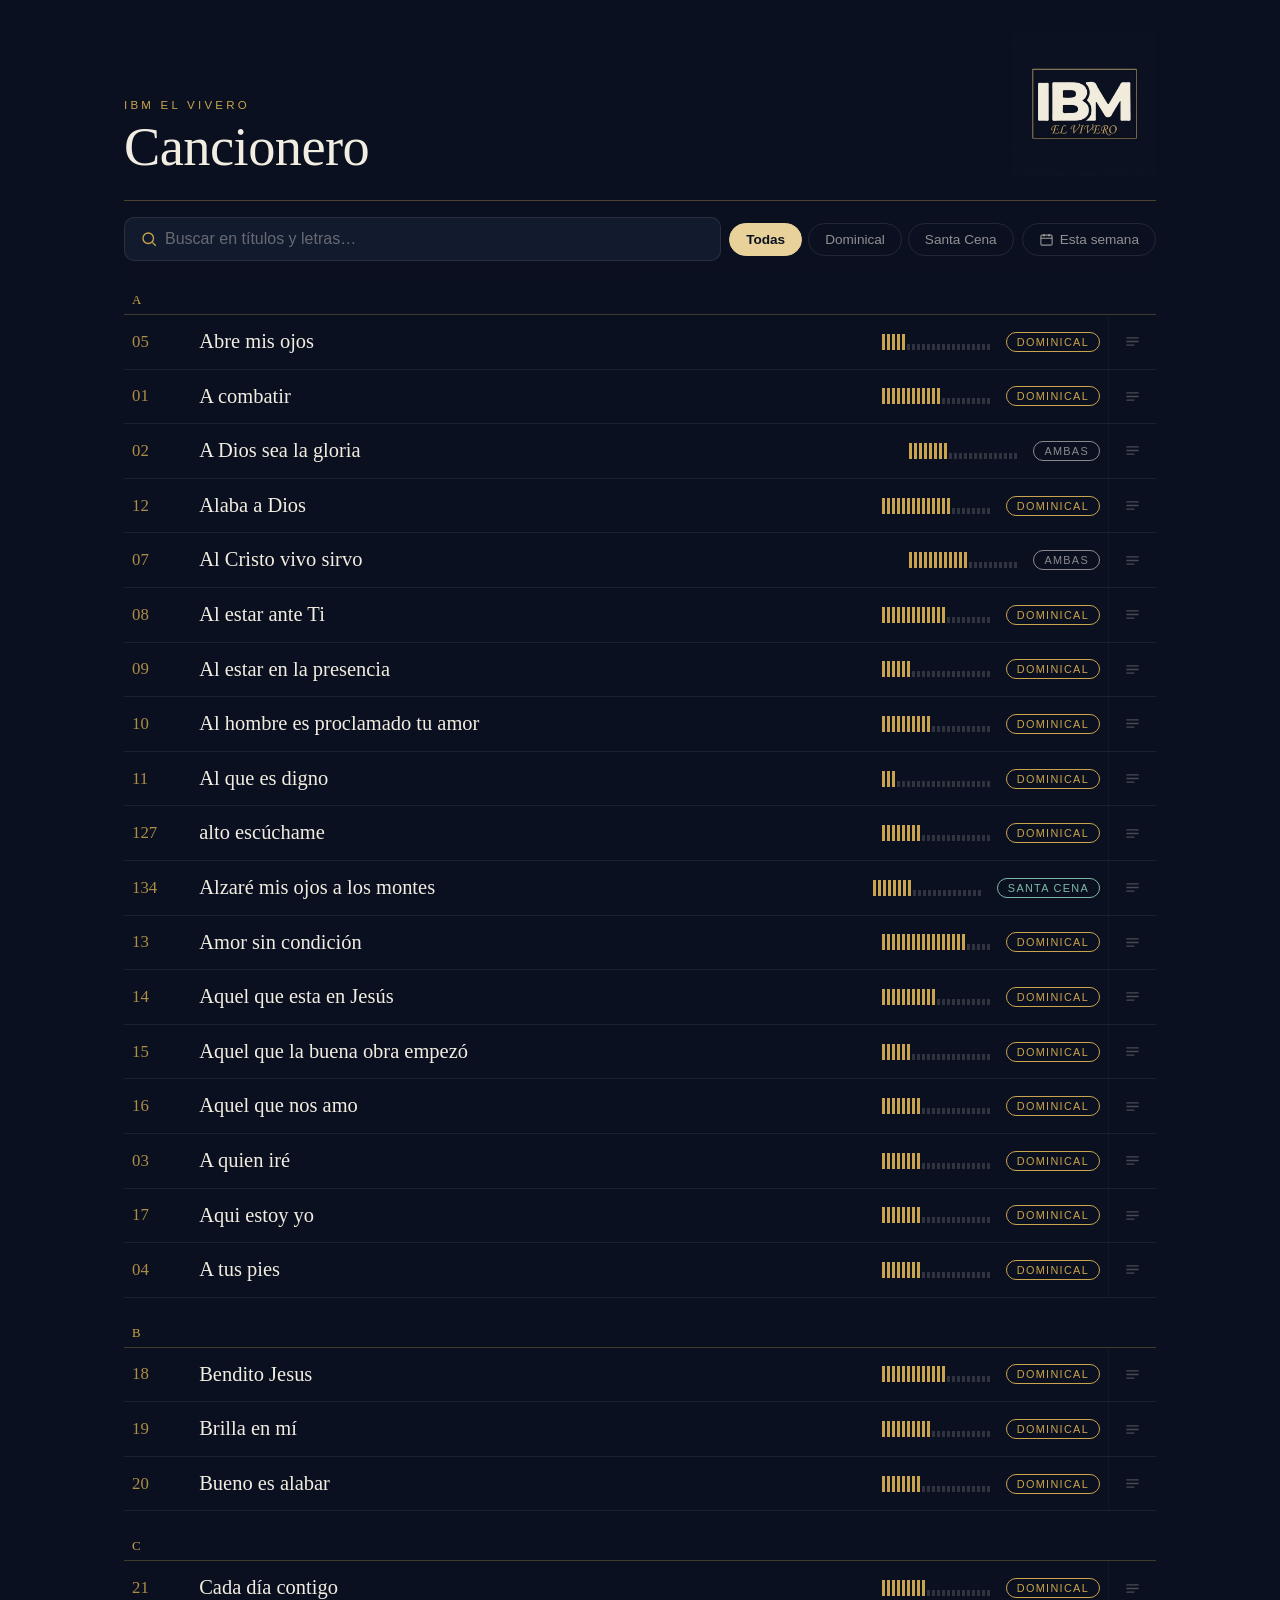
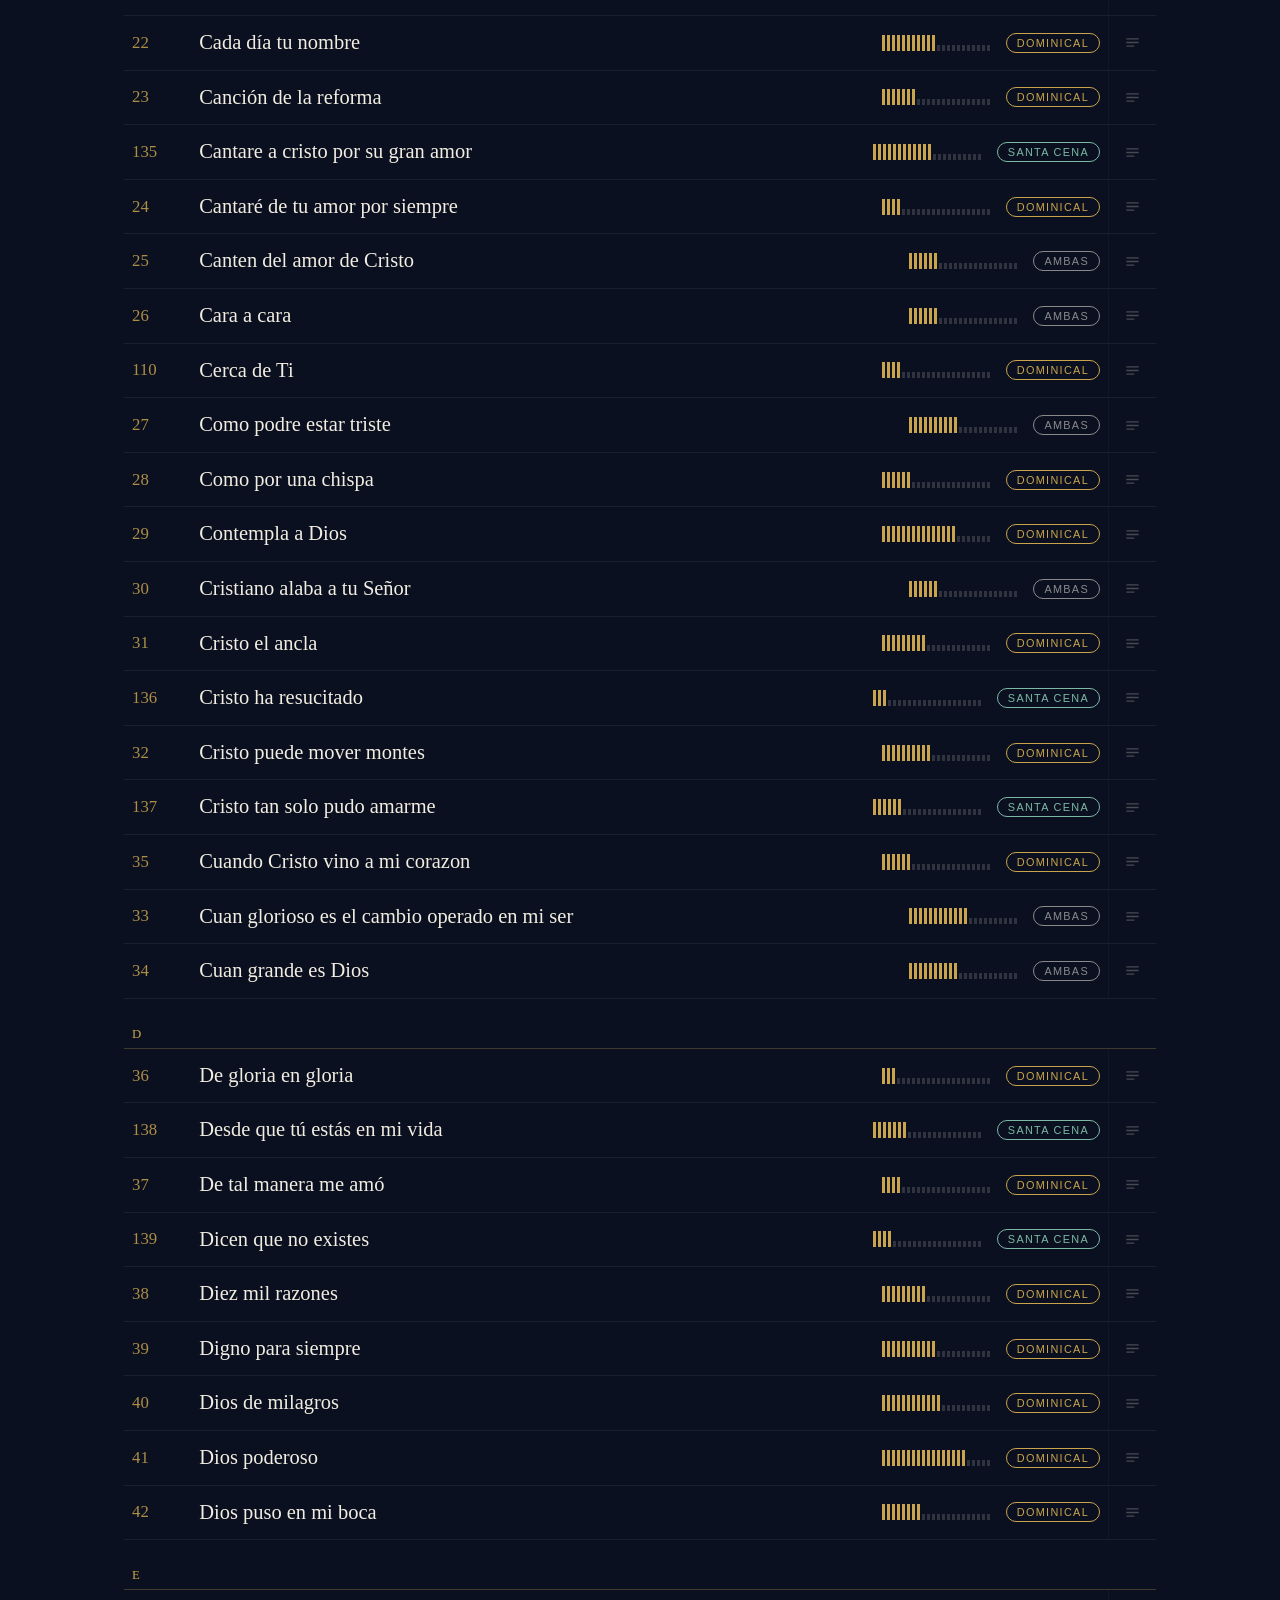
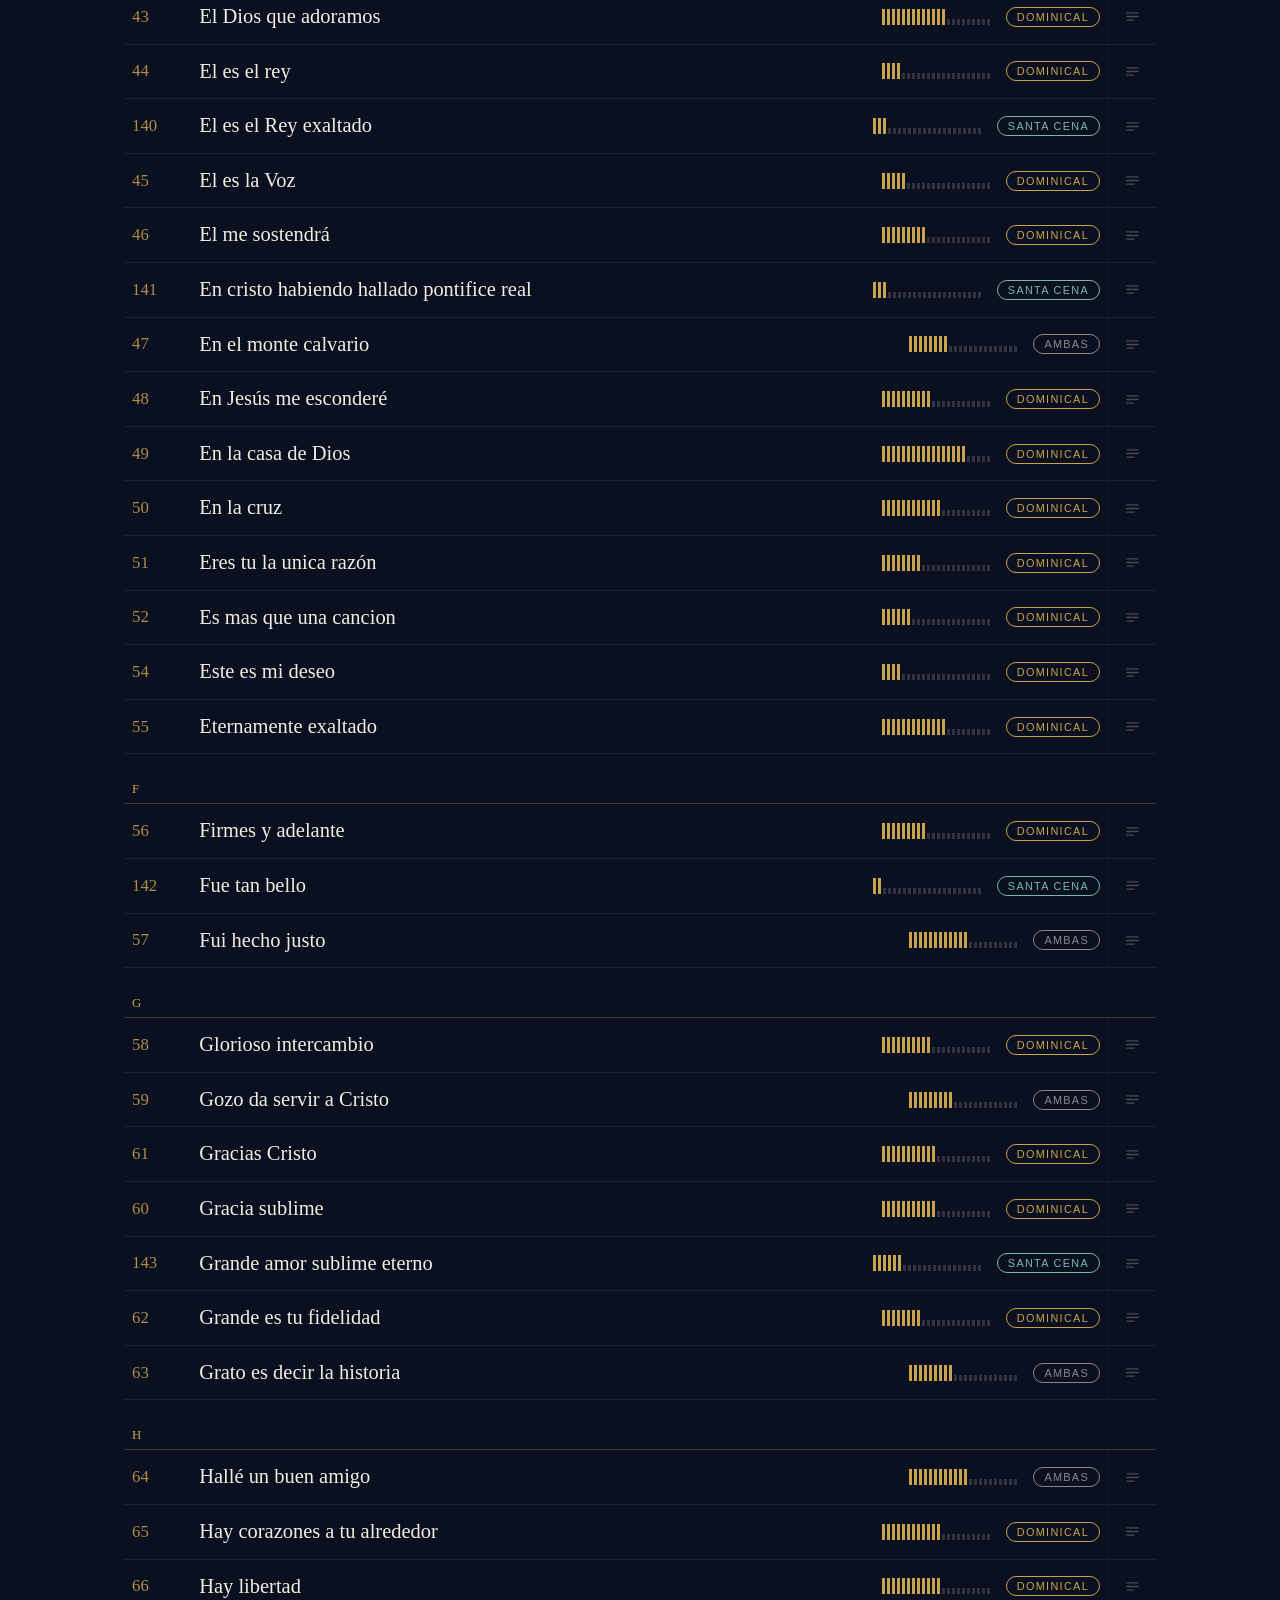
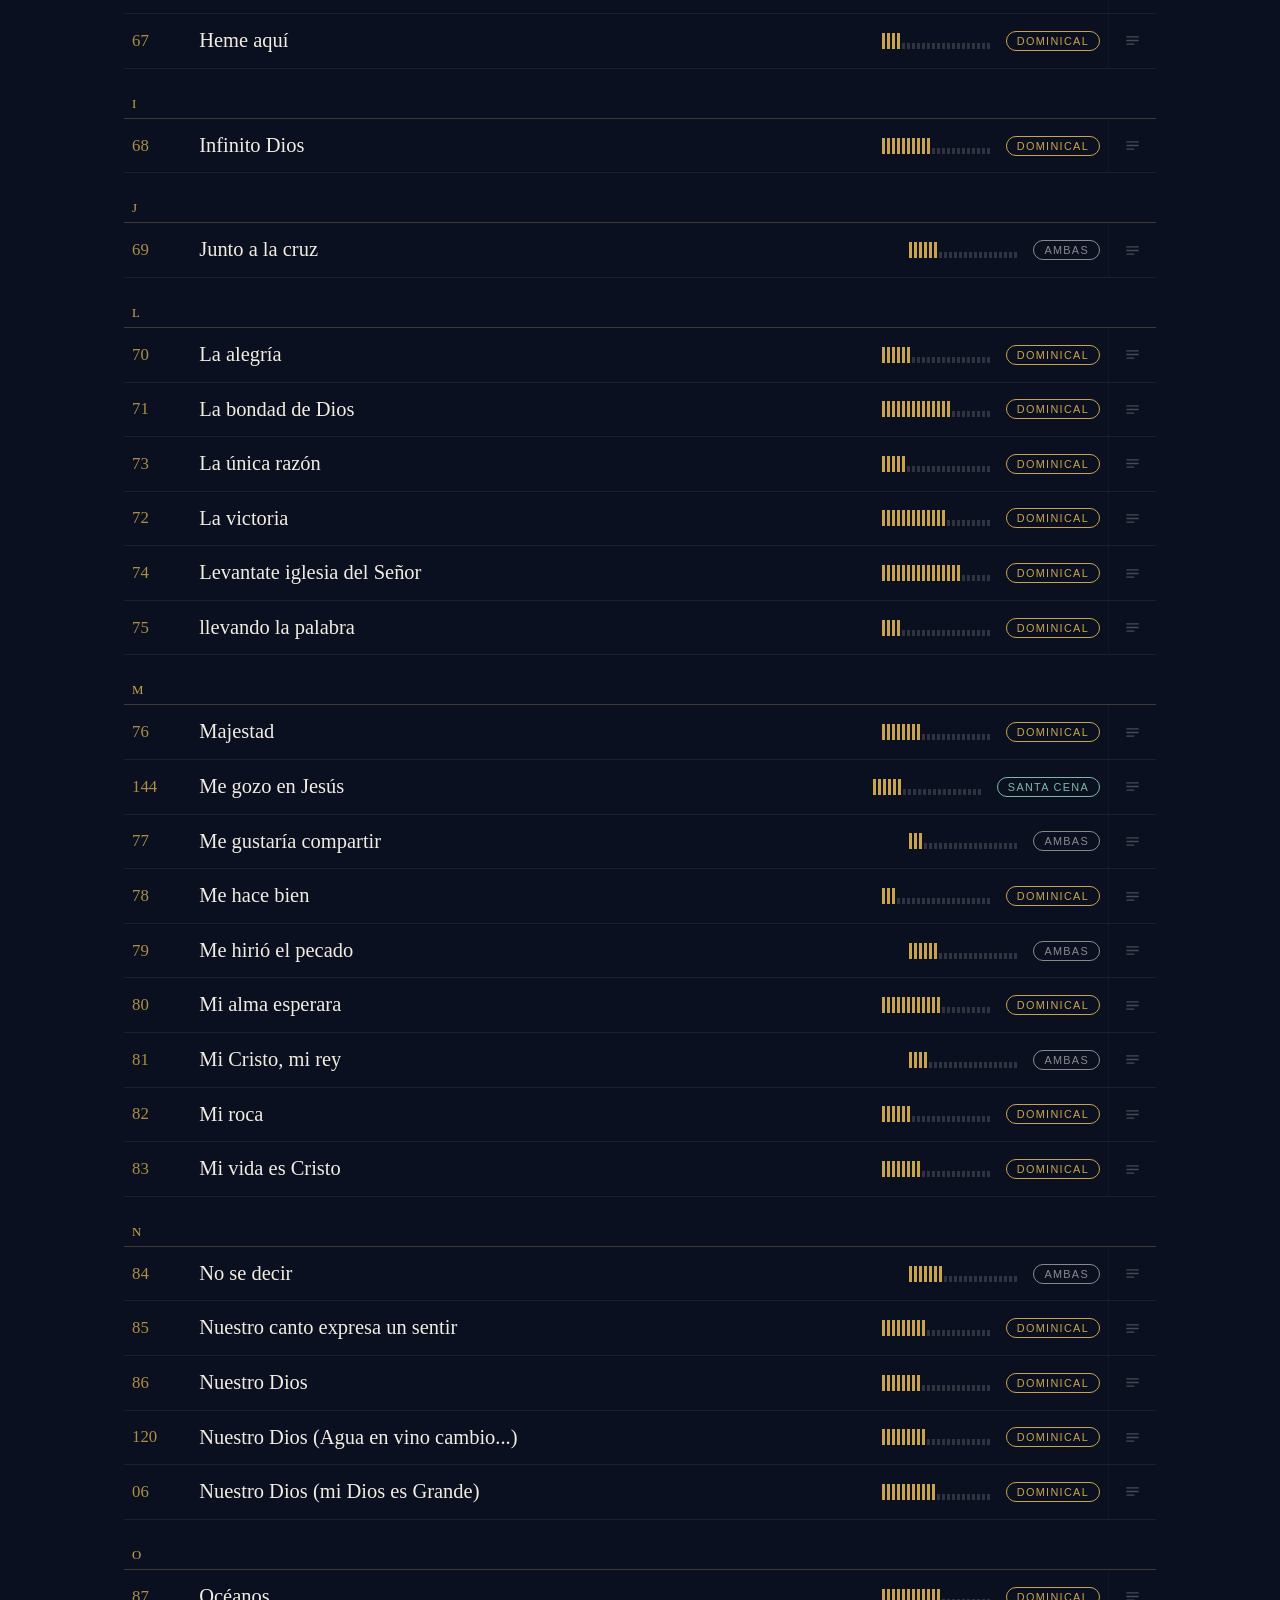
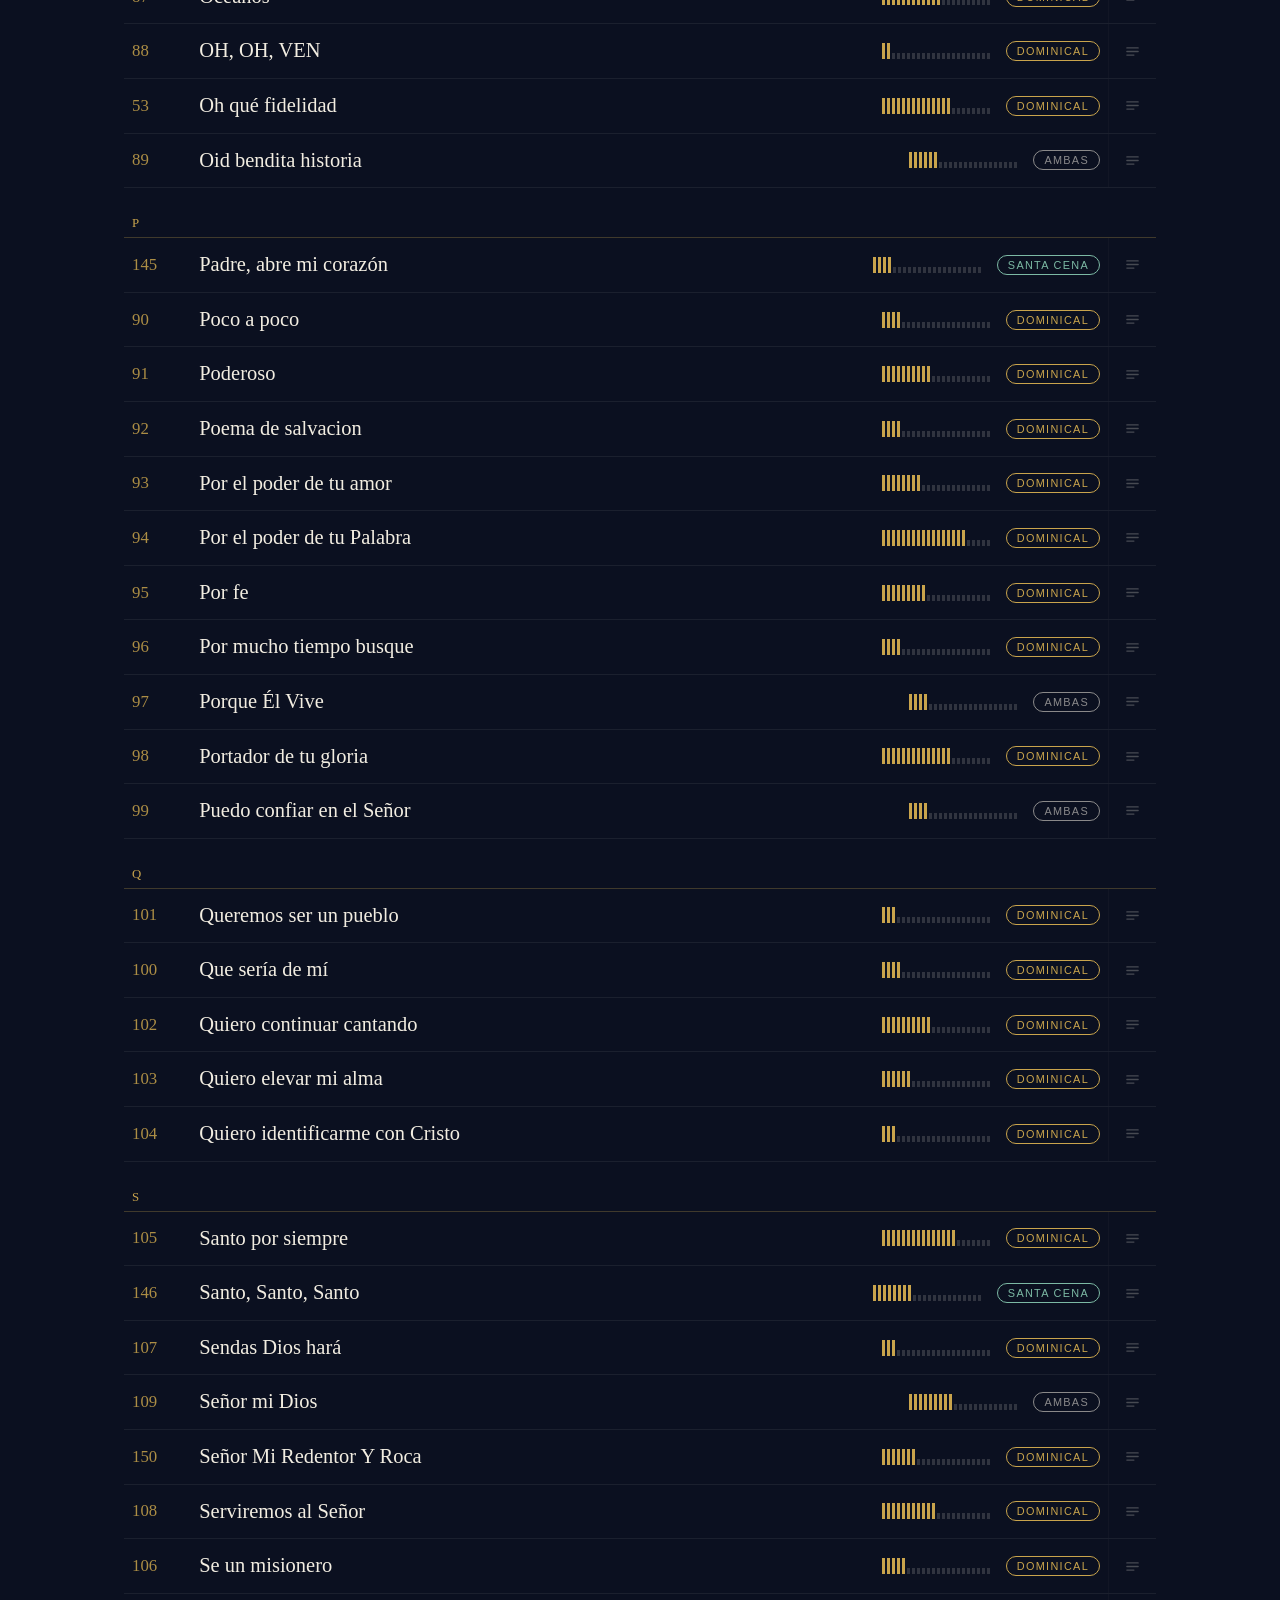
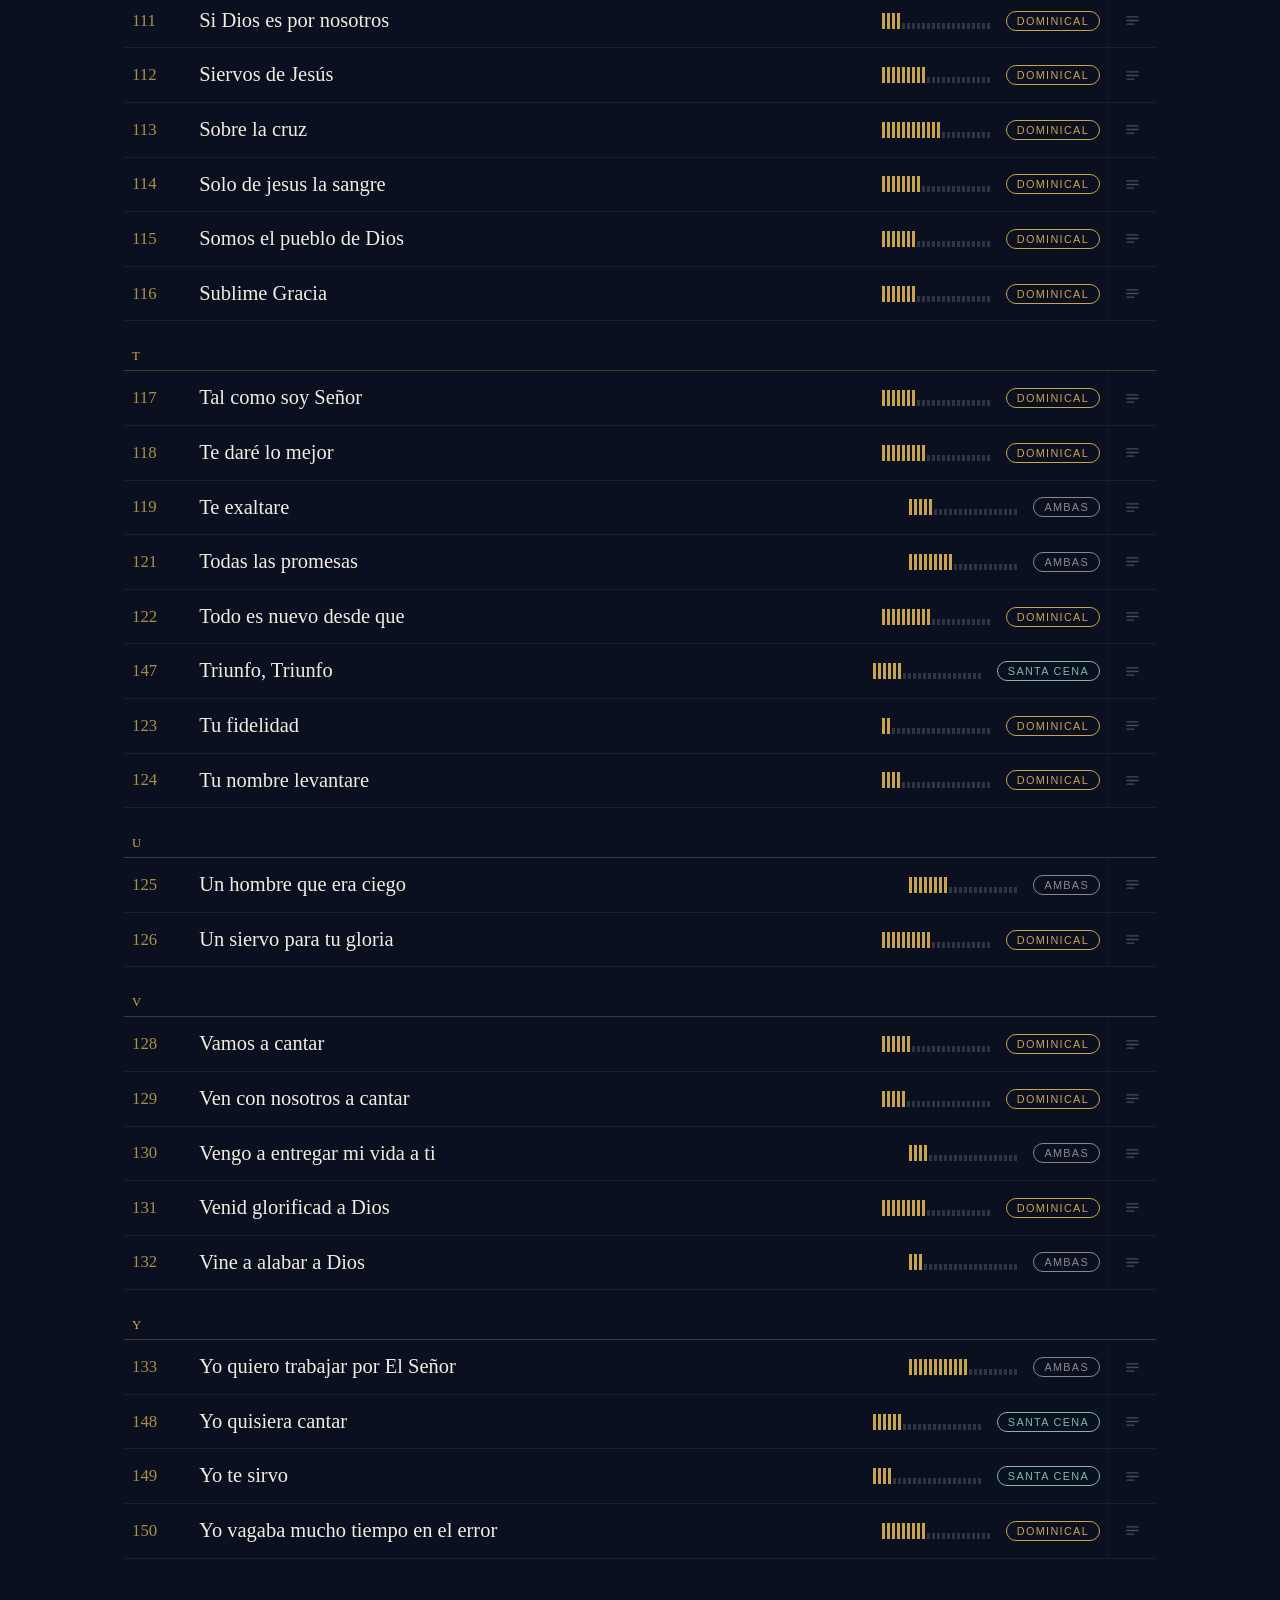
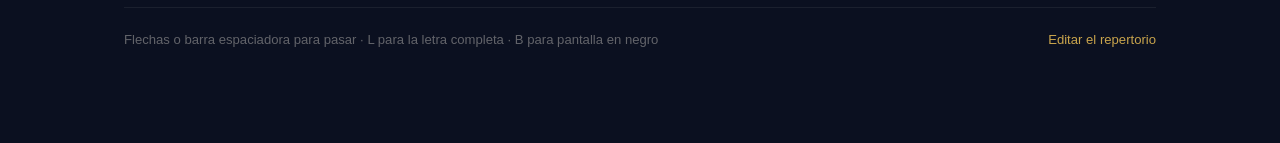
==== commit b6470de9: "Add files via upload" ====
--- a/index.html
+++ b/index.html
@@ -6,6 +6,15 @@
 <title>Cancionero · IBM El Vivero</title>
 <meta name="description" content="Cancionero digital con vista de diapositivas para proyectar en el culto.">
 <meta name="theme-color" content="#0b1020">
+
+<!-- Instalación como app (PWA): manifest + íconos + modo app en iPhone/iPad -->
+<link rel="manifest" href="manifest.webmanifest">
+<link rel="icon" type="image/png" sizes="48x48" href="media/pwa/favicon-48.png">
+<link rel="apple-touch-icon" href="media/pwa/apple-touch-icon.png">
+<meta name="mobile-web-app-capable" content="yes">
+<meta name="apple-mobile-web-app-capable" content="yes">
+<meta name="apple-mobile-web-app-title" content="Cancionero">
+<meta name="apple-mobile-web-app-status-bar-style" content="black-translucent">
 
 <link rel="stylesheet" href="css/backgrounds.css">
 <link rel="stylesheet" href="css/app.css">
@@ -81,6 +90,11 @@
   <footer class="pie">
     <span>Flechas o barra espaciadora para pasar · L para la letra completa · B para pantalla en negro</span>
     <a href="editor.html">Editar el repertorio</a>
+    <!-- Solo aparece cuando la app se puede instalar (lo decide js/pwa.js). -->
+    <button class="pie__instalar" id="btn-instalar" type="button" hidden>Instalar app</button>
+    <p class="pie__ayuda" id="instalar-ayuda" hidden>
+      En iPhone o iPad: toca el botón Compartir de Safari y elige «Agregar a pantalla de inicio».
+    </p>
   </footer>
 </main>
 
@@ -180,5 +194,6 @@
 <script src="js/config.js"></script>
 <script src="js/data/canciones.js"></script>
 <script src="js/app.js"></script>
+<script src="js/pwa.js"></script>
 </body>
 </html>
--- a/css/app.css
+++ b/css/app.css
@@ -118,8 +118,8 @@
    ("N canciones · N fondos animados"), que ahora sigue existiendo oculto
    (ver index.html) para no romper el conteo que usa js/app.js. */
 .portada__logo {
-  height: 64px; /* respaldo para navegadores sin soporte de clamp() */
-  height: clamp(48px, 8vw, 72px);
+  height: 128px; /* respaldo para navegadores sin soporte de clamp() */
+  height: clamp(96px, 16vw, 144px);
   width: auto;
   display: block;
 }
@@ -758,3 +758,22 @@
 @media (prefers-reduced-motion: reduce) {
   * { animation-duration: .001ms !important; transition-duration: .001ms !important; }
 }
+
+/* --- Instalar como app (js/pwa.js) --------------------------------------- */
+.pie__instalar {
+  font: inherit;
+  color: var(--laton);
+  background: none;
+  border: 0;
+  padding: 0;
+  cursor: pointer;
+  text-decoration: underline;
+  text-underline-offset: 3px;
+}
+.pie__instalar:hover { color: var(--laton-claro); }
+.pie__instalar[hidden], .pie__ayuda[hidden] { display: none; }
+.pie__ayuda {
+  flex: 1 0 100%;
+  margin: 0;
+  color: var(--hueso-tenue);
+}
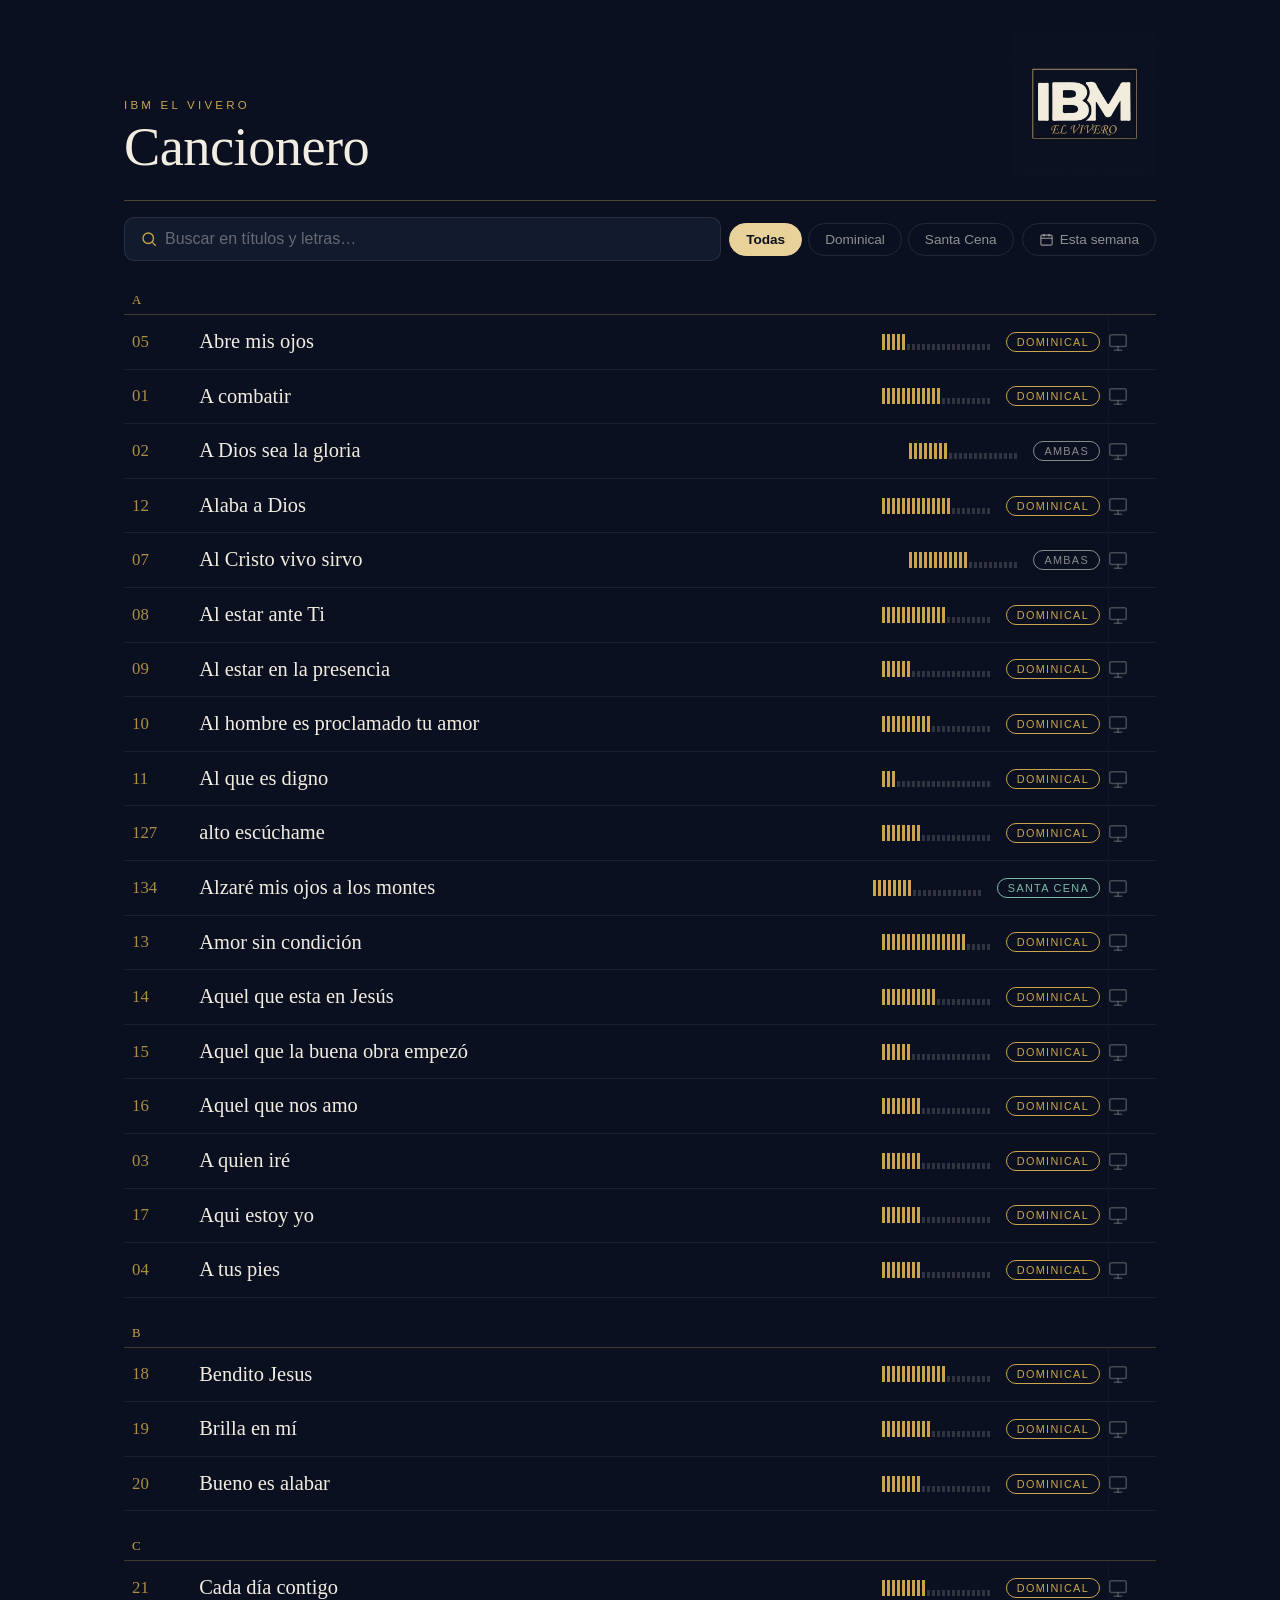
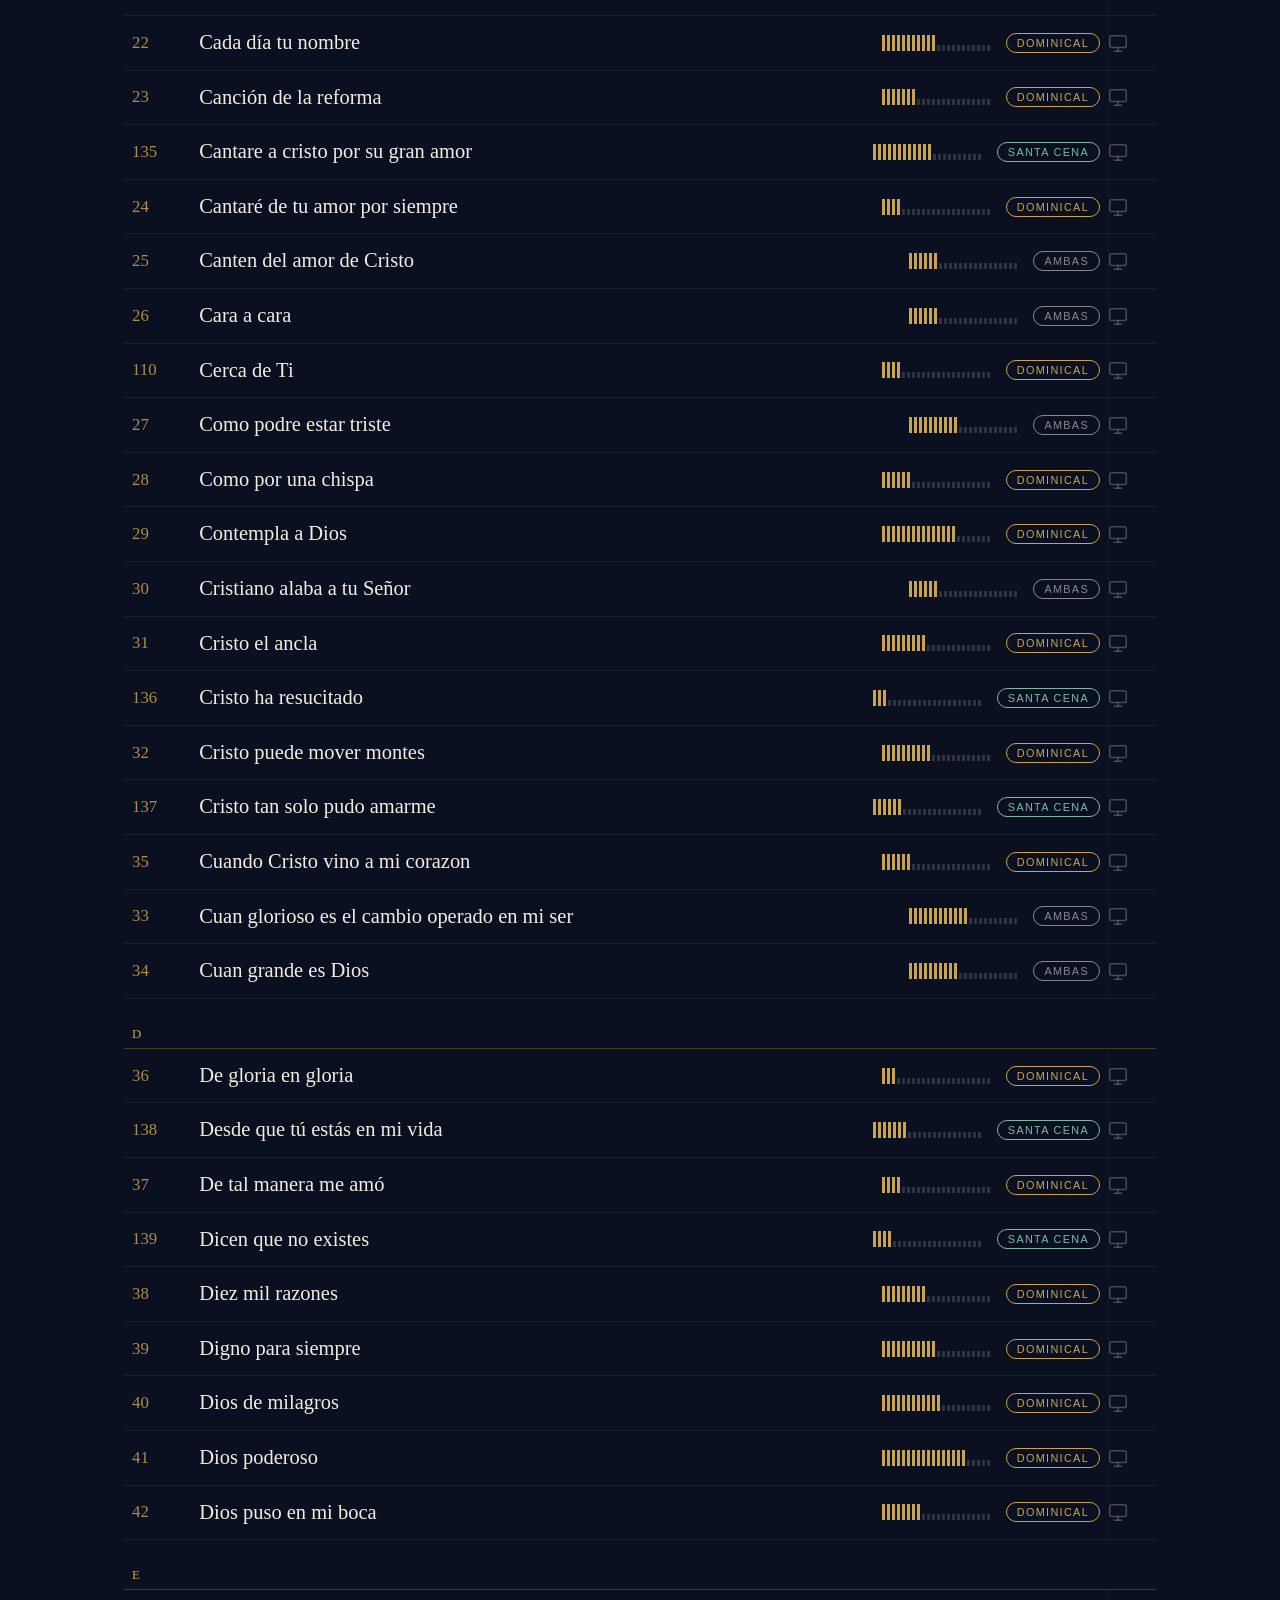
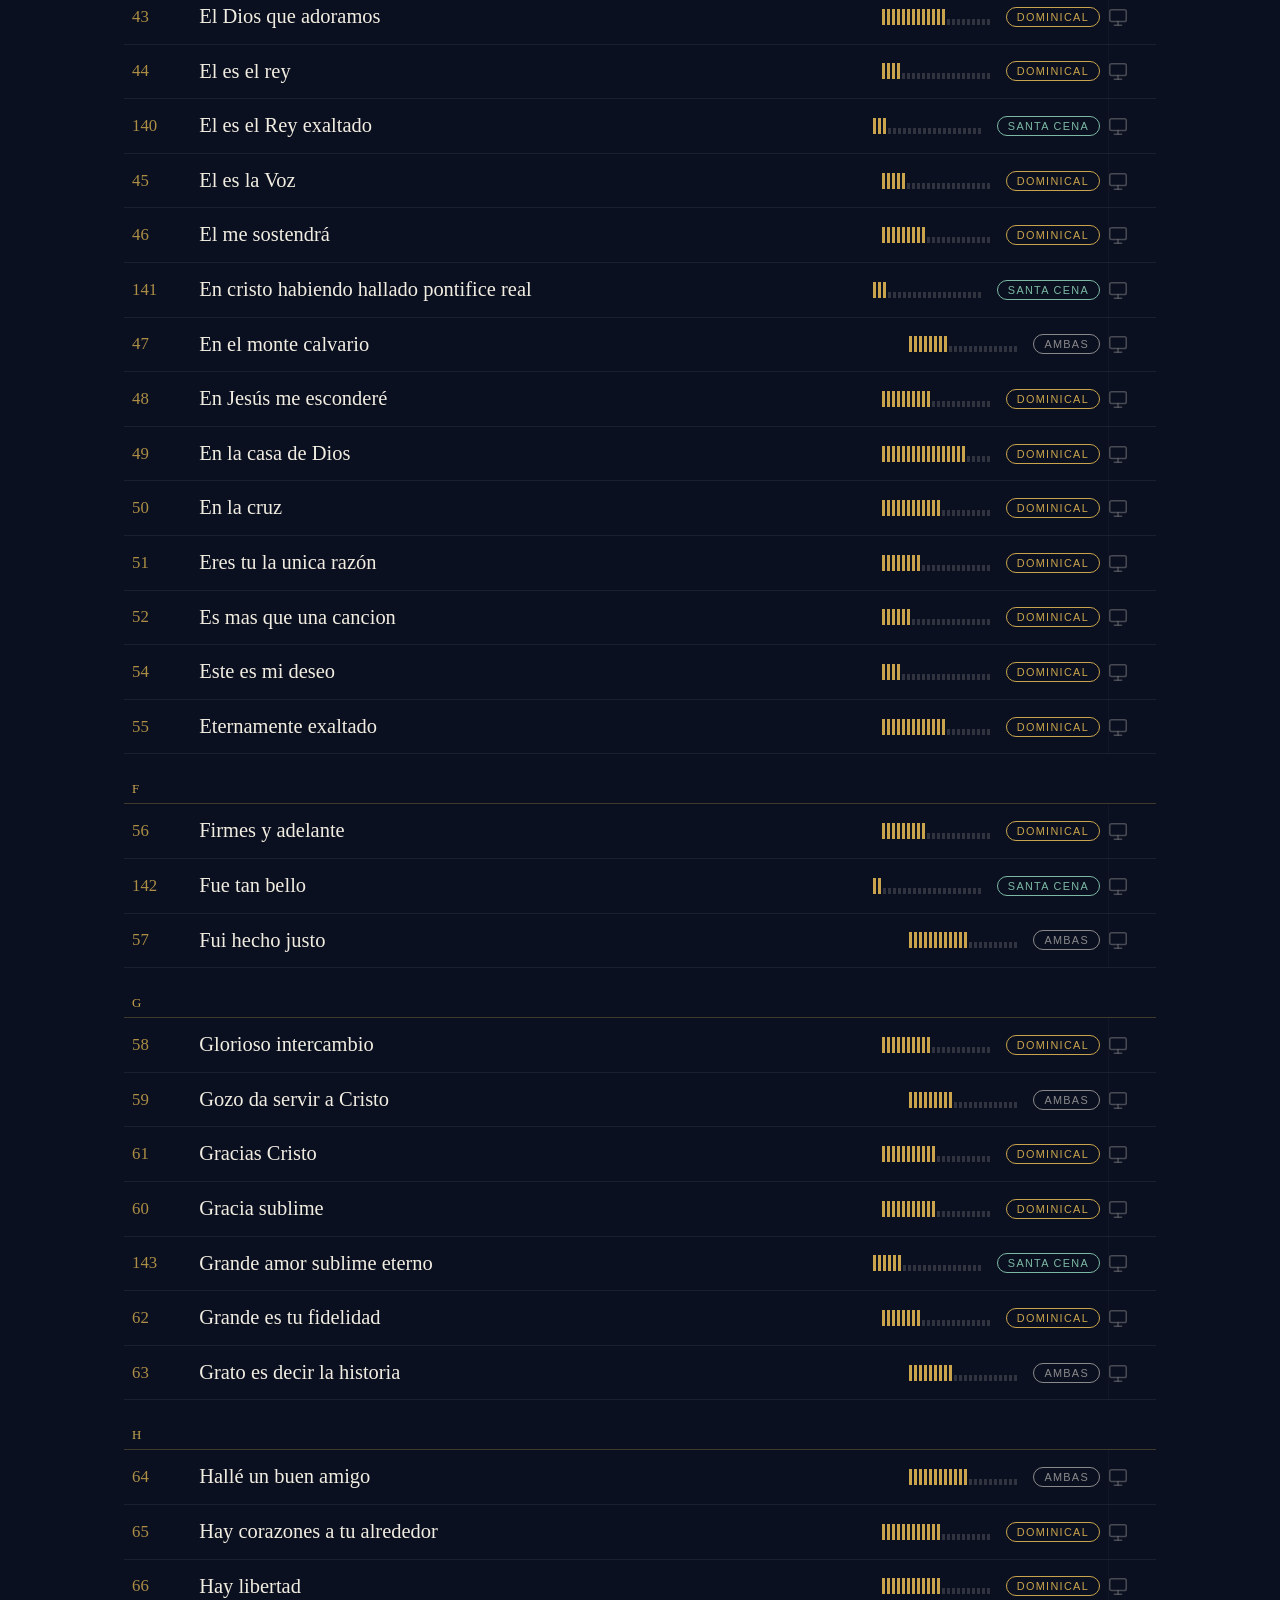
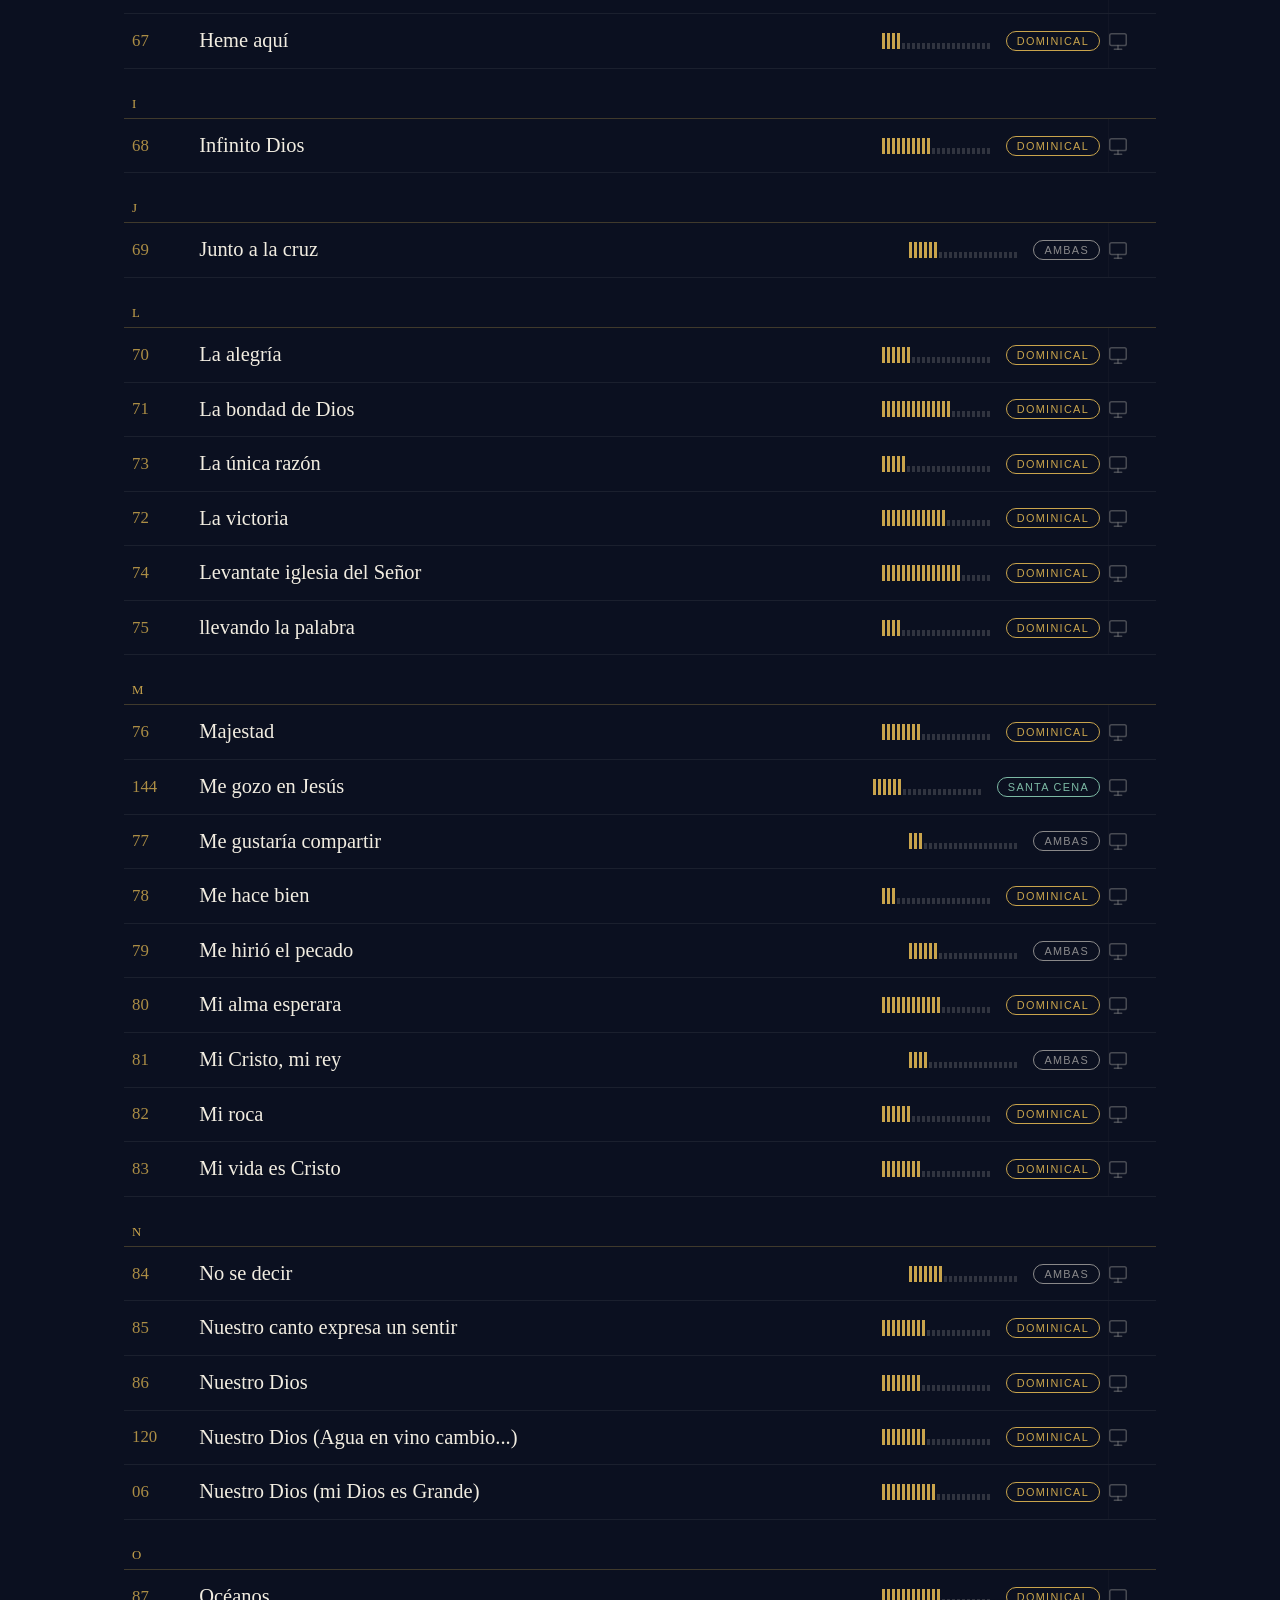
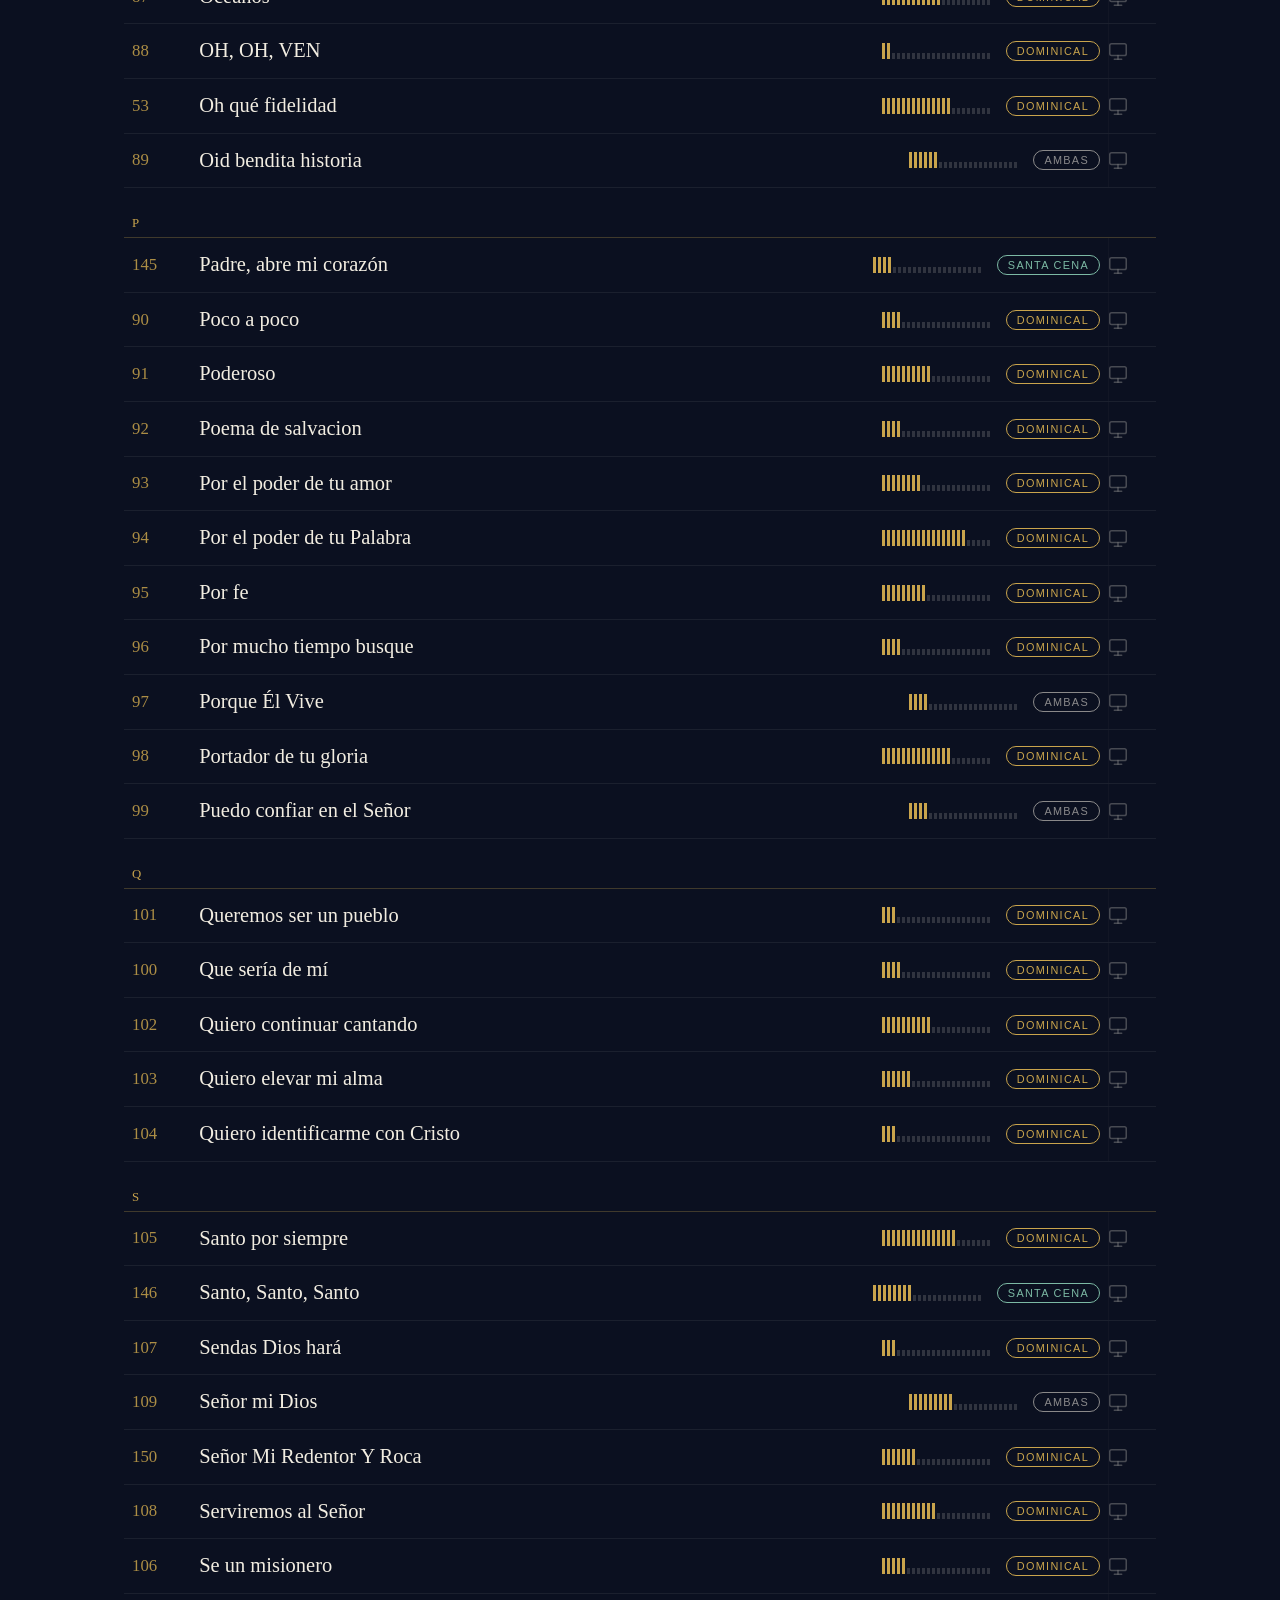
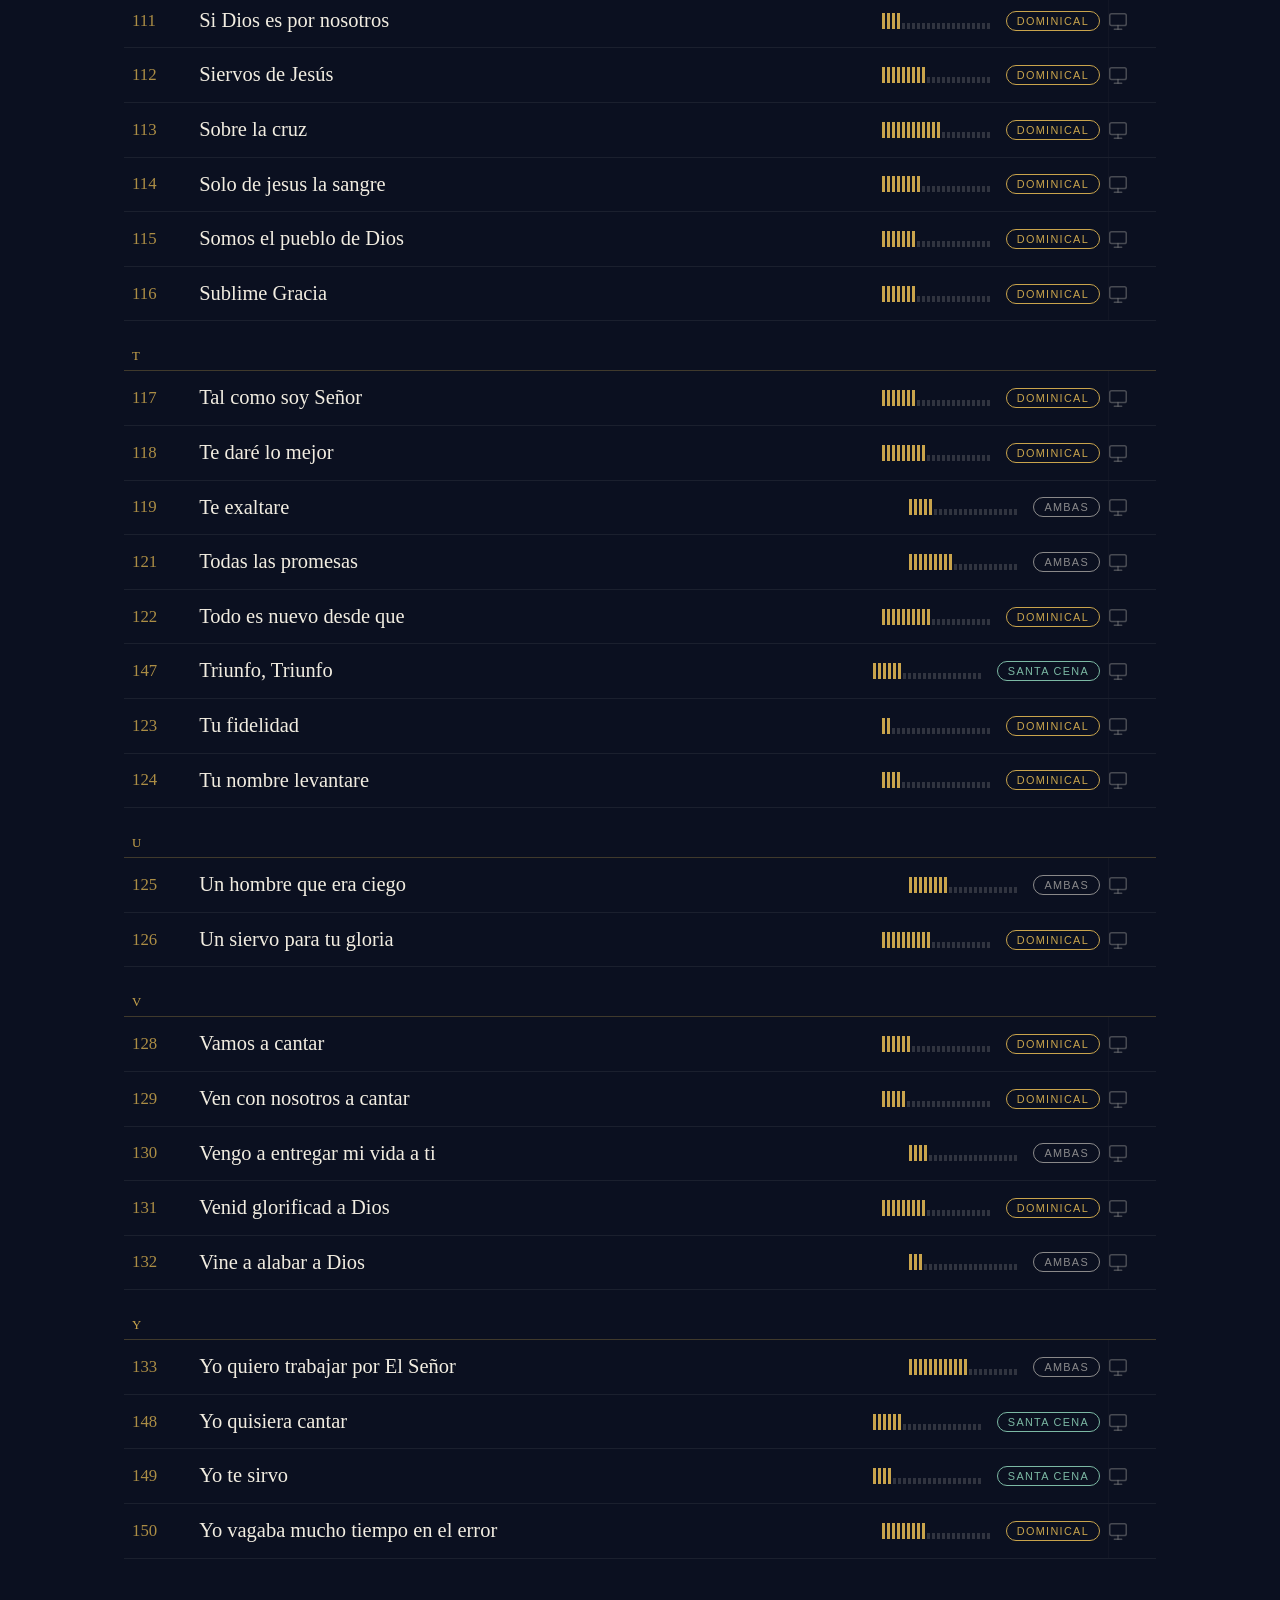
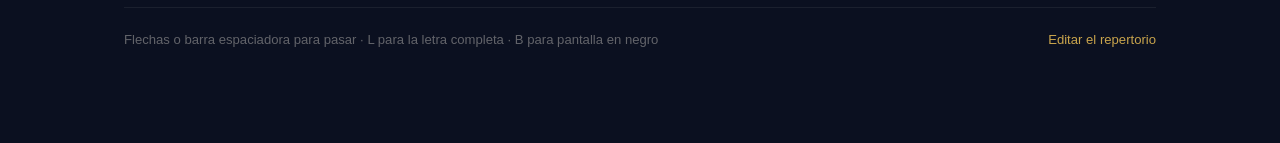
==== commit 1de6596c: "Enhance SEO with updated meta tags and structured data Updated title and meta description for SEO im" ====
--- a/index.html
+++ b/index.html
@@ -3,8 +3,50 @@
 <head>
 <meta charset="utf-8">
 <meta name="viewport" content="width=device-width, initial-scale=1, viewport-fit=cover">
-<title>Cancionero · IBM El Vivero</title>
-<meta name="description" content="Cancionero digital con vista de diapositivas para proyectar en el culto.">
+<title>Cancionero · IBM El Vivero | Iglesia Bíblica Misionera</title>
+<meta name="description" content="Cancionero de la Iglesia Bíblica Misionera El Vivero (Pontevedra, Merlo): 150 canciones para el culto dominical y la Santa Cena, con letras para proyectar.">
+
+<!-- Para Google: dirección oficial de esta página (evita copias duplicadas). -->
+<link rel="canonical" href="https://vicbenj87.github.io/Cancionero-V2.5/">
+<!-- Pega aquí debajo la etiqueta google-site-verification que te da Search Console. -->
+
+<!-- Vista previa al compartir el enlace (WhatsApp, Facebook, Telegram). -->
+<meta property="og:type" content="website">
+<meta property="og:site_name" content="Cancionero · IBM El Vivero">
+<meta property="og:title" content="Cancionero · Iglesia Bíblica Misionera El Vivero">
+<meta property="og:description" content="150 canciones para el culto dominical y la Santa Cena de IBM El Vivero, Pontevedra. Busca, lee y proyecta las letras.">
+<meta property="og:url" content="https://vicbenj87.github.io/Cancionero-V2.5/">
+<meta property="og:image" content="https://vicbenj87.github.io/Cancionero-V2.5/media/marca/logo-ibm-el-vivero.png">
+<meta property="og:image:width" content="1024">
+<meta property="og:image:height" content="1024">
+<meta property="og:image:alt" content="Logo de la Iglesia Bíblica Misionera El Vivero">
+<meta property="og:locale" content="es_AR">
+<meta name="twitter:card" content="summary">
+
+<!-- Ficha para Google: le dice qué es el sitio y cómo se llama. -->
+<script type="application/ld+json">
+{
+  "@context": "https://schema.org",
+  "@type": "WebSite",
+  "name": "Cancionero · IBM El Vivero",
+  "alternateName": ["Cancionero IBM El Vivero", "Cancionero Iglesia Bíblica Misionera El Vivero"],
+  "url": "https://vicbenj87.github.io/Cancionero-V2.5/",
+  "inLanguage": "es-AR",
+  "publisher": {
+    "@type": "Church",
+    "name": "Iglesia Bíblica Misionera El Vivero",
+    "alternateName": "IBM El Vivero",
+    "logo": "https://vicbenj87.github.io/Cancionero-V2.5/media/marca/logo-ibm-el-vivero.png",
+    "address": {
+      "@type": "PostalAddress",
+      "addressLocality": "Pontevedra",
+      "addressRegion": "Buenos Aires",
+      "addressCountry": "AR"
+    },
+    "areaServed": "El Vivero, Pontevedra, Merlo"
+  }
+}
+</script>
 <meta name="theme-color" content="#0b1020">
 
 <!-- Instalación como app (PWA): manifest + íconos + modo app en iPhone/iPad -->
--- a/css/app.css
+++ b/css/app.css
@@ -500,12 +500,12 @@
   inset: 0;
   display: grid;
   place-items: center;
-  padding: 6vh 8vw;
+  padding: max(60px, 9vh) 5vw max(64px, 10vh);
 }
 
 .diapositiva {
   width: 100%;
-  max-width: 1600px;
+  max-width: 100%;
   max-height: 100%;
   text-align: center;
   font-family: var(--proyeccion);
@@ -777,3 +777,67 @@
   margin: 0;
   color: var(--hueso-tenue);
 }
+
+
+/* ==========================================================================
+   Botón Proyectar (.ver-letra): icono de pantalla + tarjeta que se despliega
+   al pasar el cursor y revela el texto «PROYECTAR CANCIÓN».
+   ========================================================================== */
+.fila-cancion { position: relative; }
+.ver-letra { position: relative; }
+.ver-letra svg { width: 22px; height: 22px; stroke-width: 1.7; stroke-linejoin: round; }
+
+.ver-letra__tarjeta {
+  position: absolute;
+  top: 0; bottom: 0; right: 0;
+  width: 48px;
+  display: flex;
+  align-items: center;
+  justify-content: flex-end;
+  overflow: hidden;
+  border-radius: var(--radio);
+  transition: width .28s ease, top .28s ease, bottom .28s ease,
+              background .2s, box-shadow .28s, border-color .2s;
+  border: 1px solid transparent;
+}
+.ver-letra__tarjeta svg { flex: 0 0 48px; width: 22px; height: 22px; padding: 0 13px; box-sizing: content-box; transition: transform .28s ease; }
+.ver-letra__texto {
+  flex: 1 1 auto;
+  padding-left: calc(var(--u) * 2);
+  font-size: .74rem;
+  font-weight: 700;
+  letter-spacing: .12em;
+  white-space: nowrap;
+  text-align: right;
+  opacity: 0;
+  transition: opacity .2s ease;
+}
+
+@media (hover: hover) {
+  .ver-letra:hover .ver-letra__tarjeta,
+  .ver-letra:focus-visible .ver-letra__tarjeta {
+    width: 236px;
+    top: -4px; bottom: -4px;
+    z-index: 5;
+    background: var(--noche-3);
+    border-color: rgba(232, 210, 154, .45);
+    box-shadow: 0 10px 28px rgba(0, 0, 0, .5);
+  }
+  .ver-letra:hover .ver-letra__texto,
+  .ver-letra:focus-visible .ver-letra__texto { opacity: 1; transition-delay: .08s; }
+  .ver-letra:hover .ver-letra__tarjeta svg { transform: scale(1.12); }
+}
+.fila-cancion:hover, .fila-cancion:focus-within { z-index: 2; }
+
+/* Letra completa: la barra superior se esconde al bajar y vuelve al subir. */
+.letra-barra { transition: transform .25s ease, opacity .2s ease; }
+.letra-barra[data-oculta="true"] {
+  transform: translateY(-100%);
+  opacity: 0;
+  pointer-events: none;
+}
+
+/* Con el cursor encima la tarjeta debe verse sólida (la regla de la fila le
+   dejaba 75 % de opacidad y se transparentaba la etiqueta de al lado). */
+.fila-cancion .ver-letra:hover,
+.fila-cancion .ver-letra:focus-visible { opacity: 1; }
